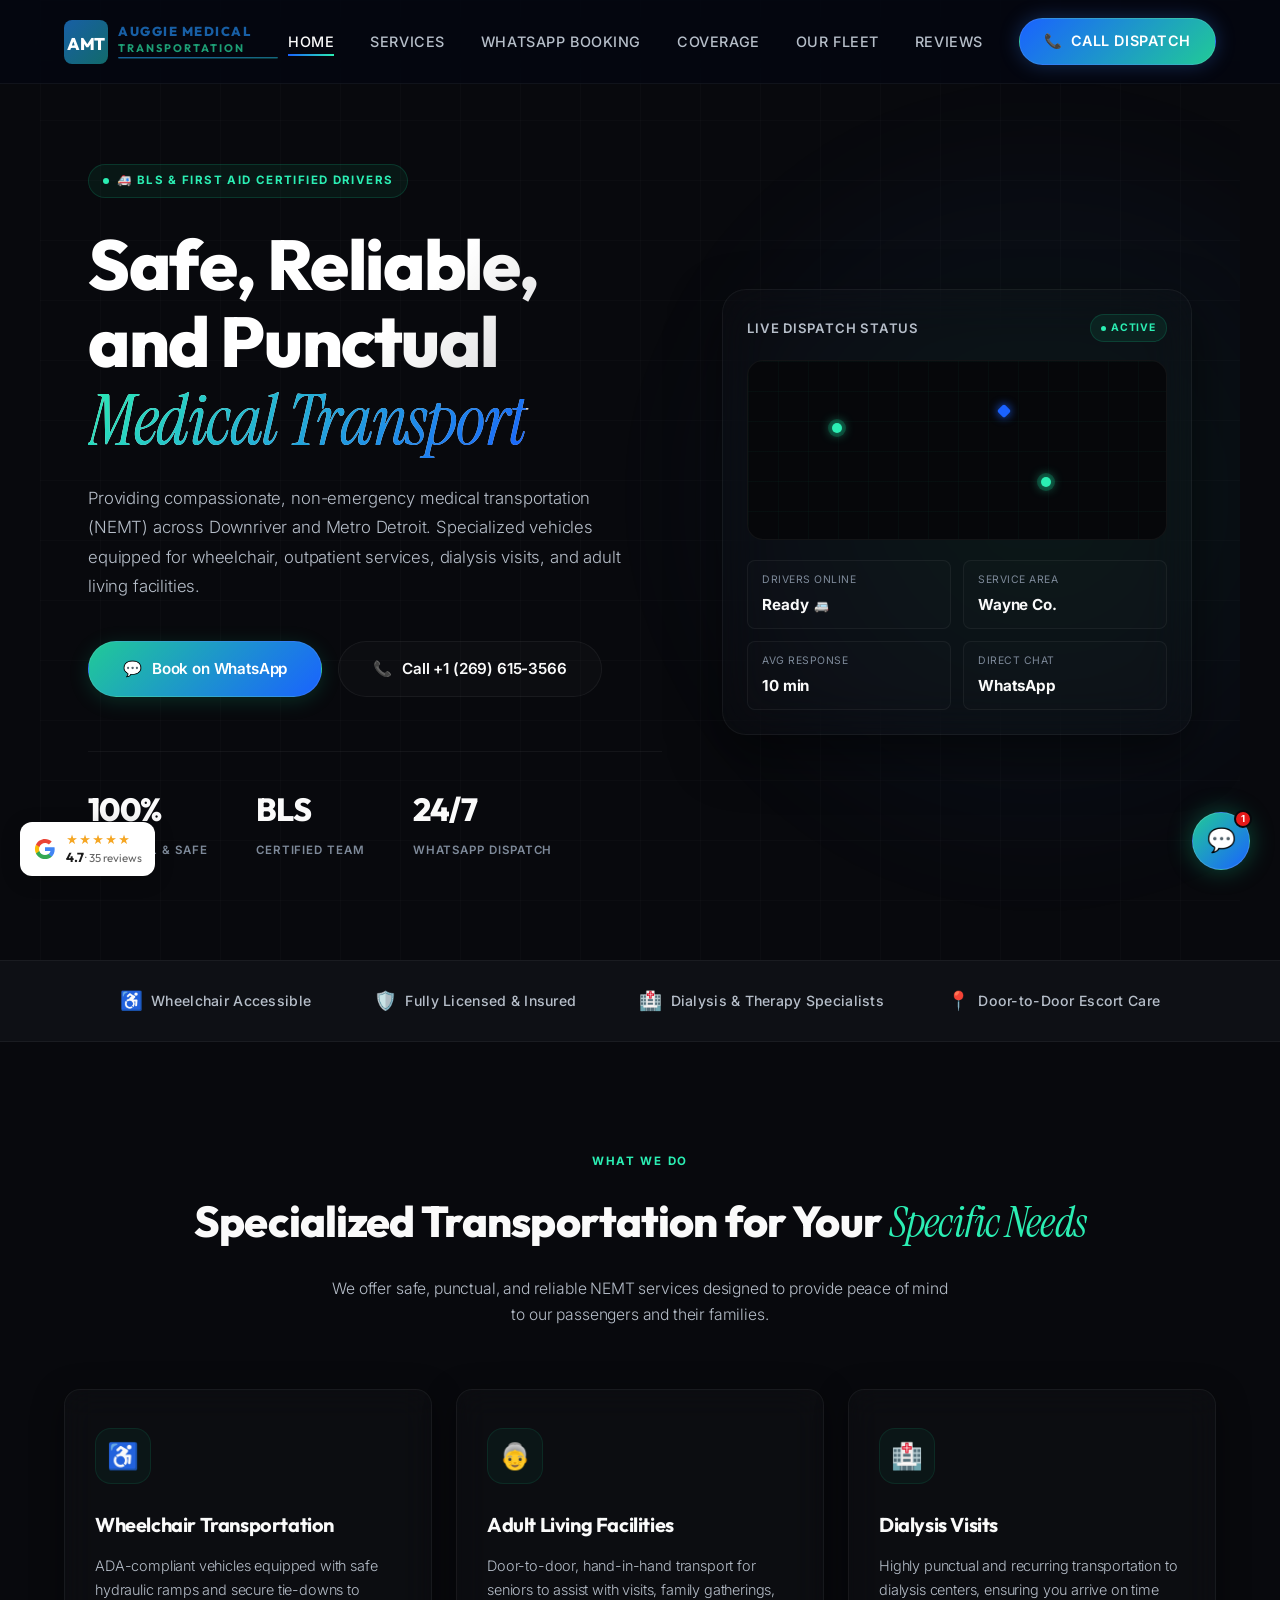
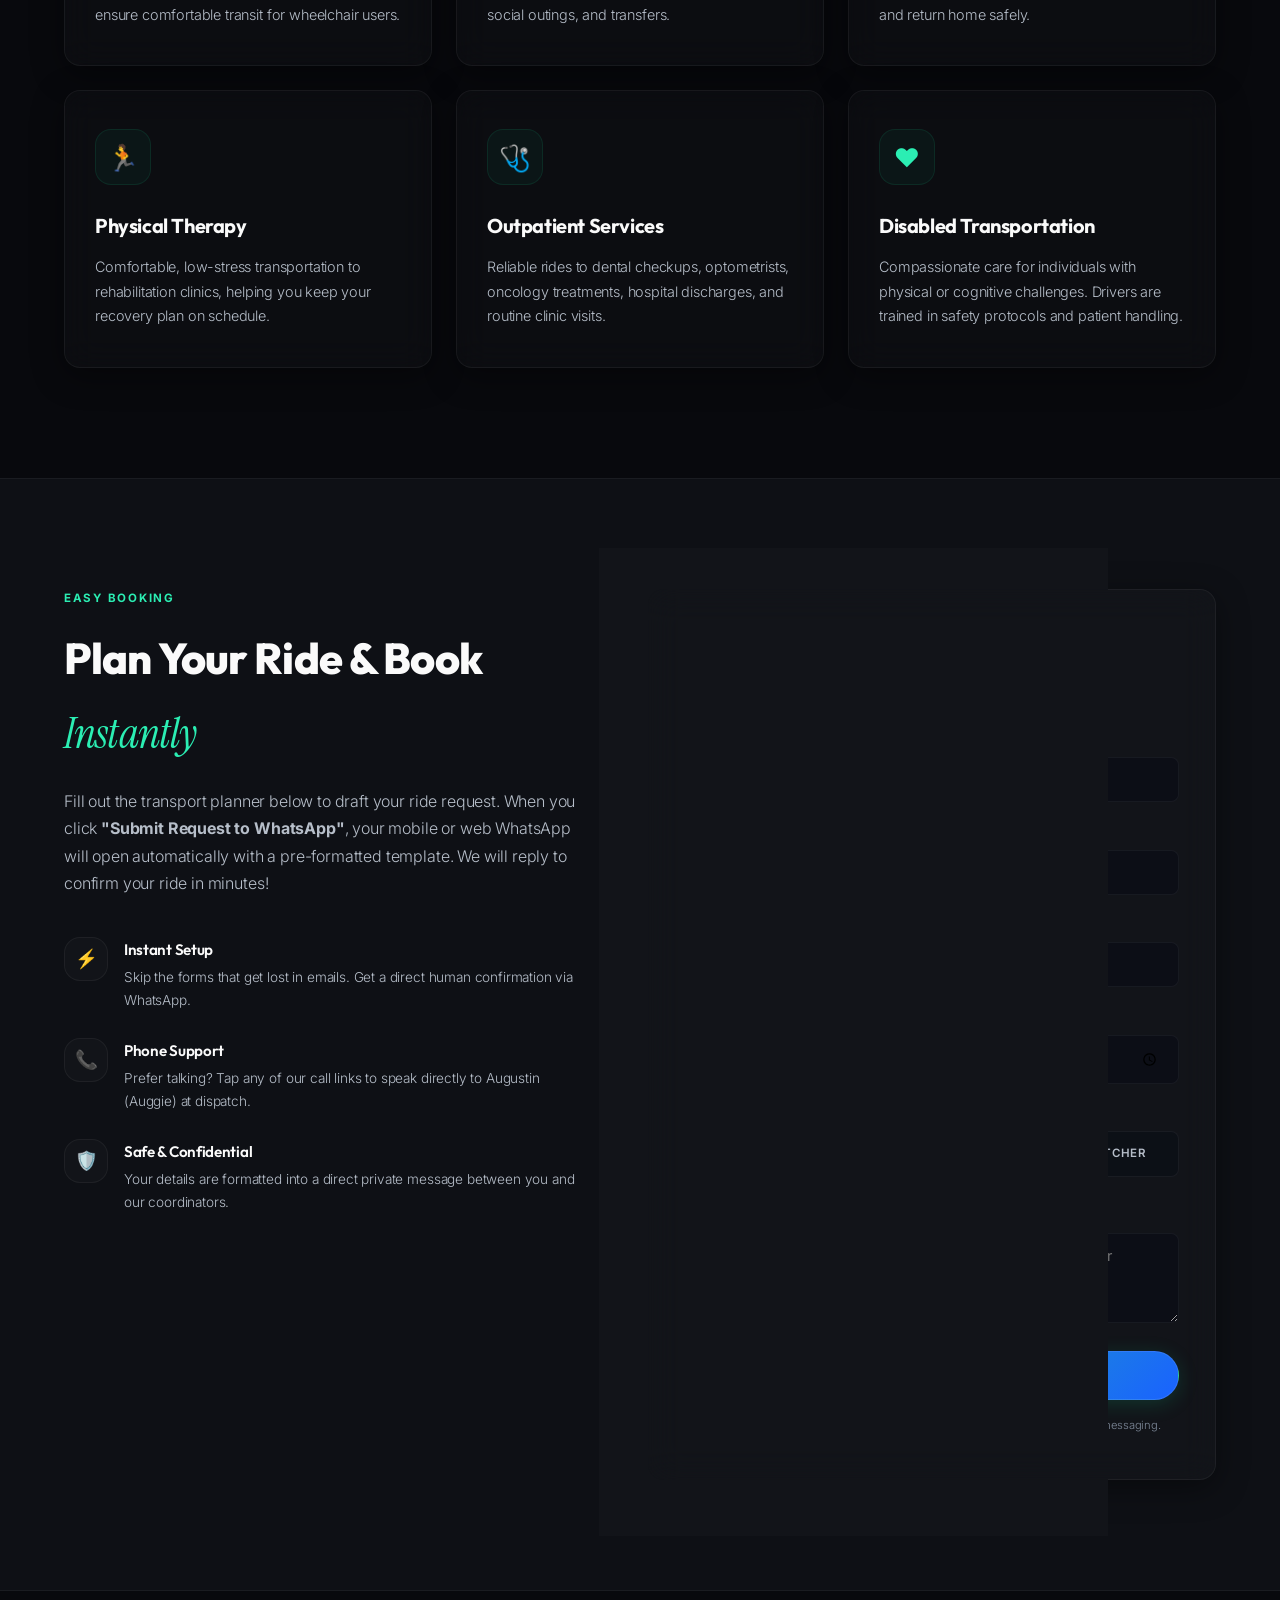
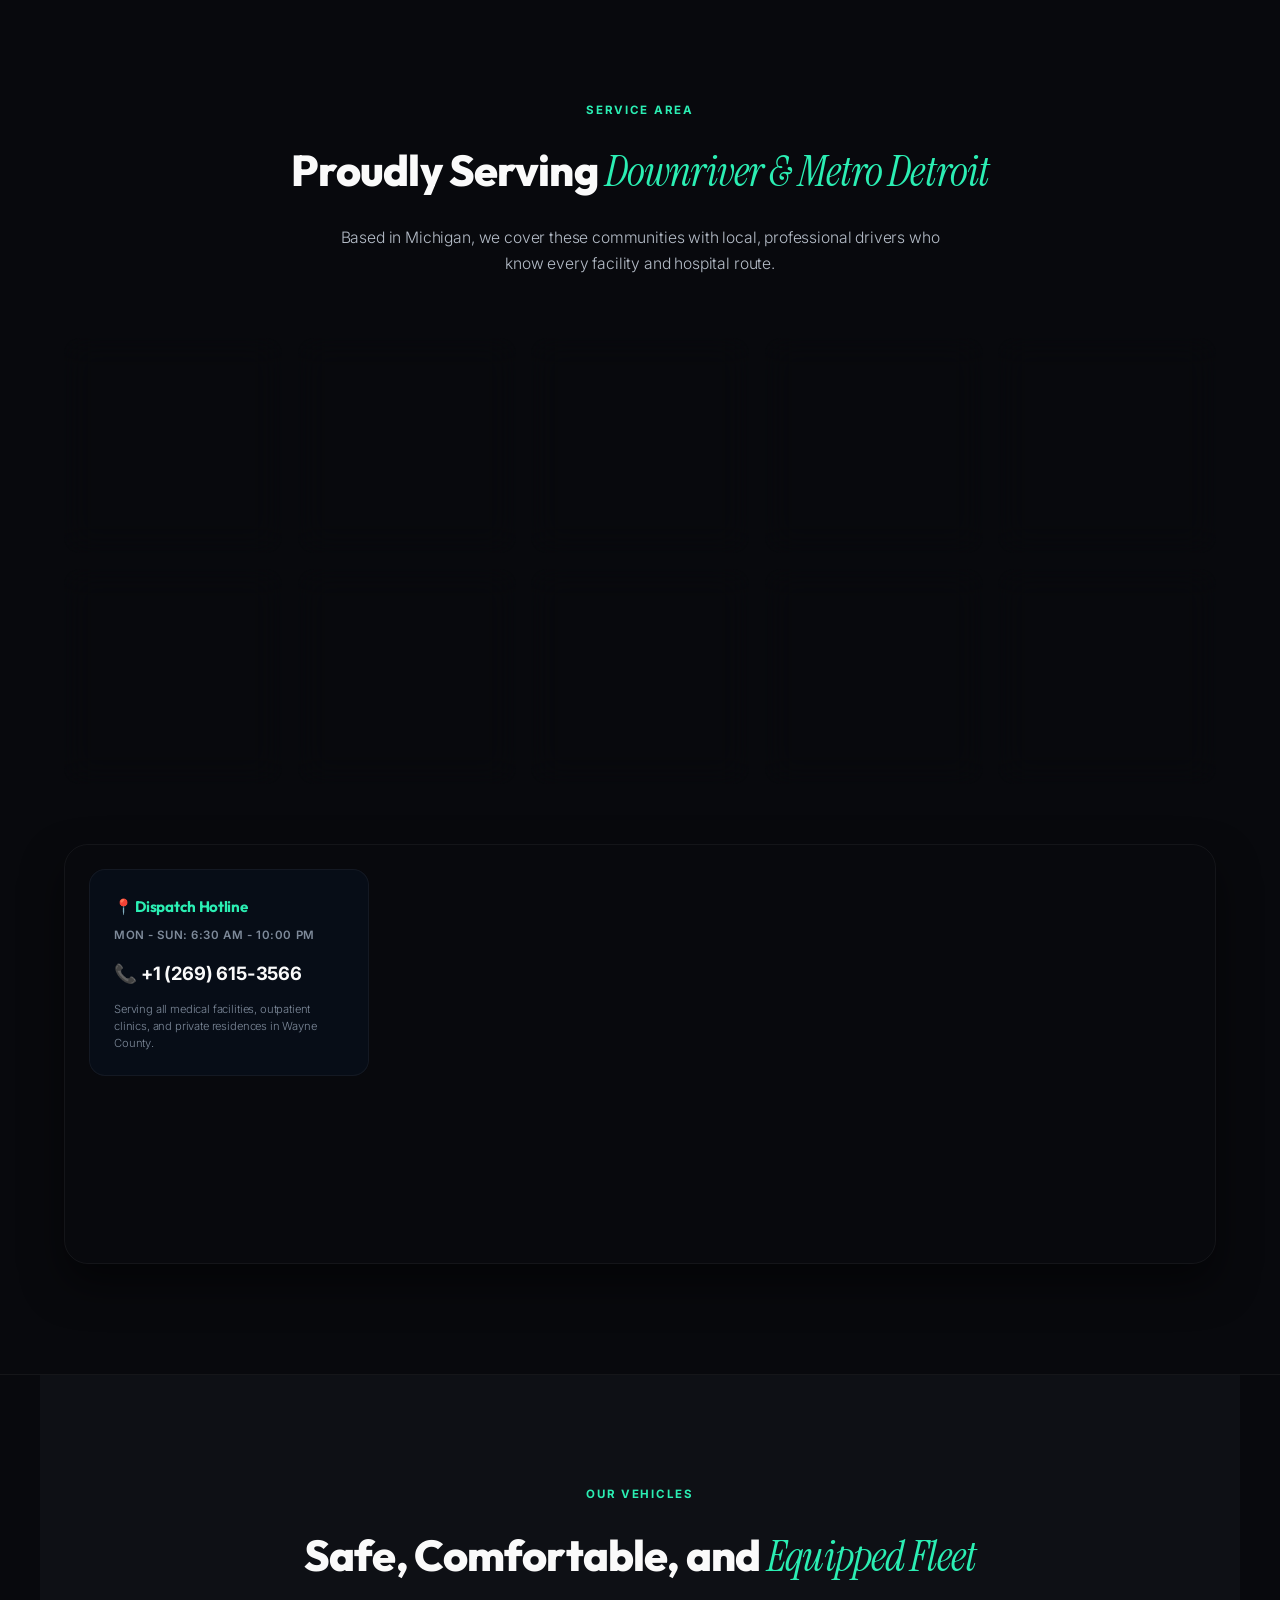
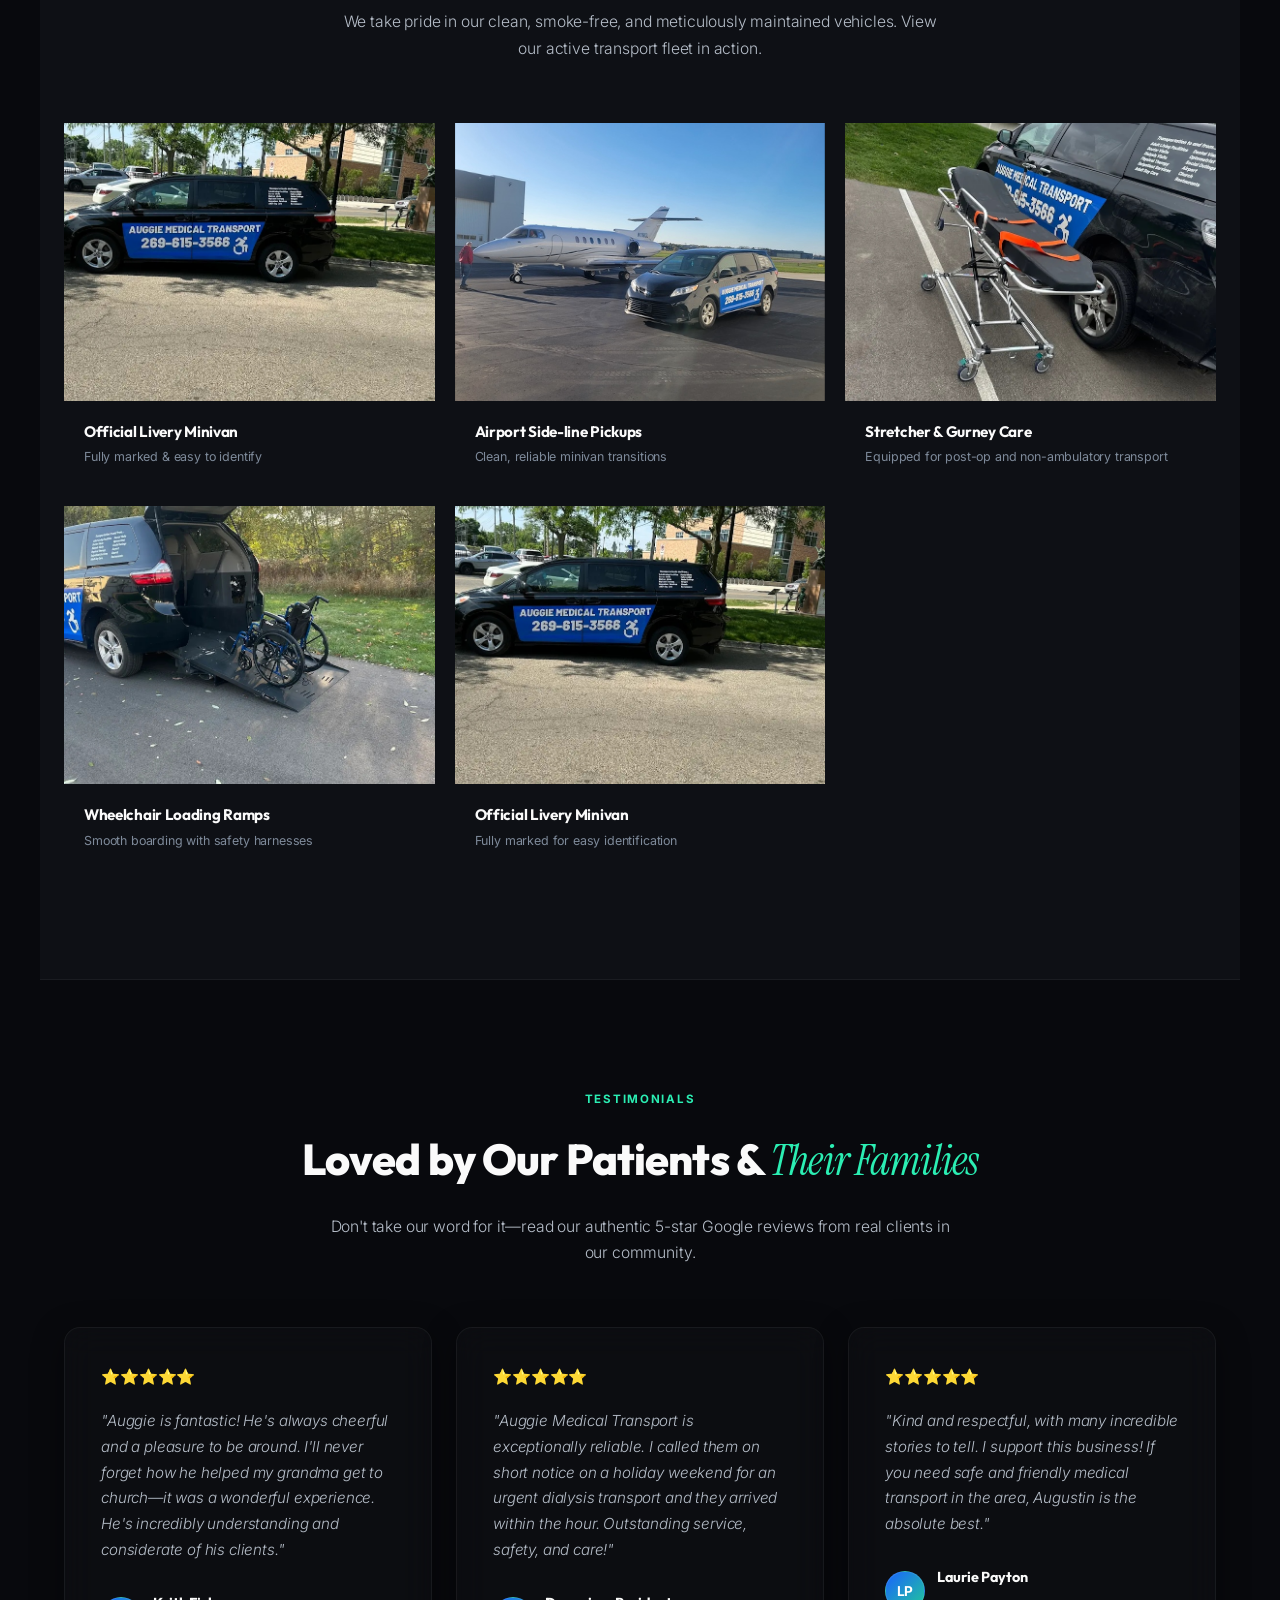
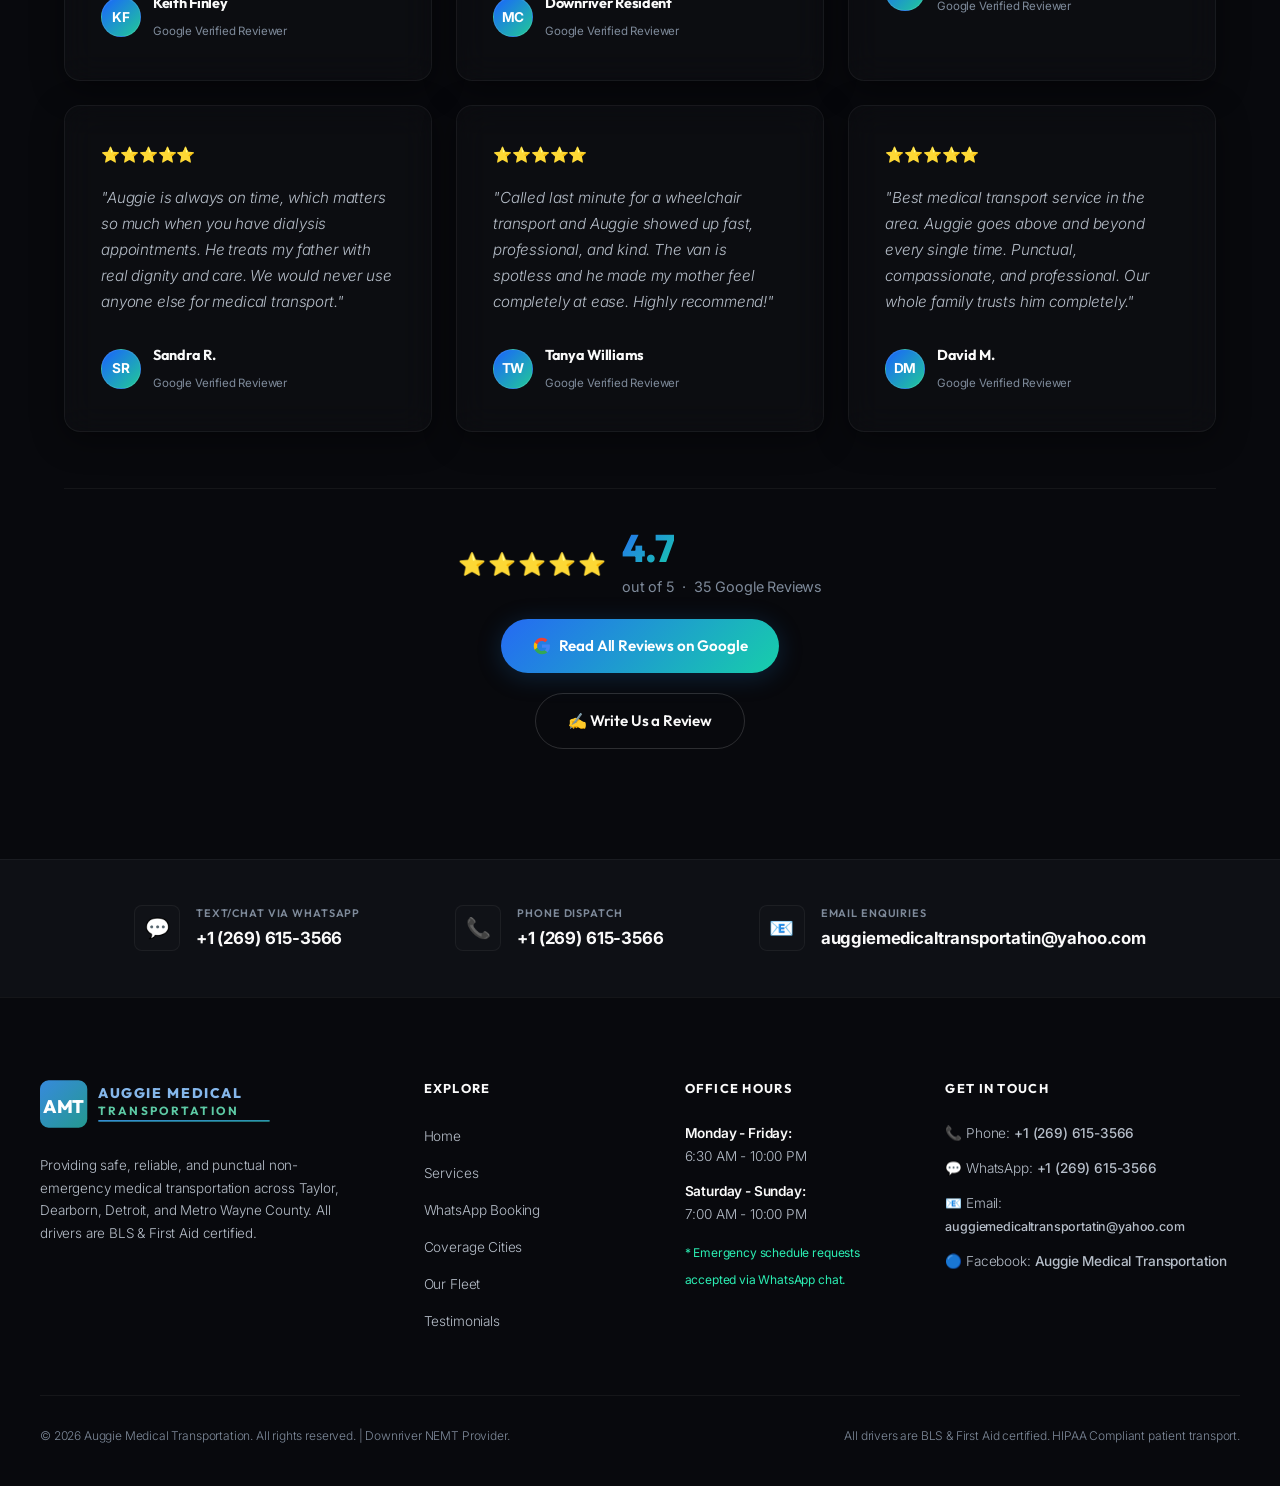
==== index.html @ 8c854493 "Update index.html" ====
<!DOCTYPE html>
<html lang="en">
<head>
  <meta charset="UTF-8">
  <meta name="viewport" content="width=device-width, initial-scale=1.0">
  <title>Auggie Medical Transportation — Safe, Punctual & Reliable NEMT Downriver & Detroit</title>
  
  <!-- SEO Meta Tags -->
  <meta name="description" content="Safe, reliable, and punctual non-emergency medical transportation (NEMT) services in Dearborn, Taylor, Detroit, and surrounding Downriver areas. BLS & First Aid certified drivers. Specialized in wheelchair transport, dialysis visits, physical therapy, and outpatient care.">
  <meta name="keywords" content="medical transportation, NEMT, wheelchair transport, dialysis visits, physical therapy transport, outpatient transportation, Taylor MI, Dearborn MI, Detroit NEMT, Downriver medical transport, safe senior transit">
  <meta name="author" content="Auggie Medical Transportation">
  
  <!-- Open Graph Meta Tags (for Social Media Sharing) -->
  <meta property="og:title" content="Auggie Medical Transportation — NEMT Services">
  <meta property="og:description" content="Safe, punctual, and reliable NEMT in Metro Detroit. Specialized wheelchair and ambulatory transport. BLS & First Aid certified drivers.">
  <meta property="og:image" content="assets/logo.png">
  <meta property="og:type" content="website">
  
  <!-- Google Fonts: Outfit & Inter -->
  <link rel="preconnect" href="https://fonts.googleapis.com">
  <link rel="preconnect" href="https://fonts.gstatic.com" crossorigin>
  <link href="https://fonts.googleapis.com/css2?family=Instrument+Serif:ital@0;1&family=Inter:wght@300;400;500;600;700&family=Outfit:wght@400;500;600;700;800;900&display=swap" rel="stylesheet">
  
  <!-- Custom Stylesheet -->
  <link rel="stylesheet" href="index.css">
</head>
<body>

  <!-- Header & Navigation -->
  <header>
    <nav class="nav-container">
      <a href="#home" class="nav-logo">
        <svg width="220" height="48" viewBox="0 0 220 48" xmlns="http://www.w3.org/2000/svg" role="img" aria-label="Auggie Medical Transportation">
          <defs>
            <linearGradient id="navBadgeGrad" x1="0%" y1="0%" x2="135%" y2="135%">
              <stop offset="0%" style="stop-color:#185FA5"/>
              <stop offset="100%" style="stop-color:#0F6E56"/>
            </linearGradient>
          </defs>
          <rect x="0" y="2" width="44" height="44" rx="8" fill="url(#navBadgeGrad)"/>
          <text x="22" y="32" text-anchor="middle" font-family="Outfit,sans-serif" font-weight="800" font-size="17" fill="#ffffff" letter-spacing="-0.5">AMT</text>
          <text x="54" y="18" font-family="Outfit,sans-serif" font-weight="800" font-size="13" fill="#185FA5" letter-spacing="1.5">AUGGIE MEDICAL</text>
          <text x="54" y="34" font-family="Outfit,sans-serif" font-weight="700" font-size="11" fill="#1D9E75" letter-spacing="2">TRANSPORTATION</text>
          <rect x="54" y="39" width="160" height="1.5" rx="1" fill="url(#navBadgeGrad)"/>
        </svg>
      </a>
      
      <!-- Hamburger Menu for Mobile -->
      <button class="menu-toggle" id="menu-toggle" aria-label="Toggle navigation menu">
        <span class="hamburger-bar"></span>
        <span class="hamburger-bar"></span>
        <span class="hamburger-bar"></span>
      </button>
      
      <ul class="nav-links" id="nav-links">
        <li><a href="#home" class="active">Home</a></li>
        <li><a href="#services">Services</a></li>
        <li><a href="#book">WhatsApp Booking</a></li>
        <li><a href="#coverage">Coverage</a></li>
        <li><a href="#fleet">Our Fleet</a></li>
        <li><a href="#reviews">Reviews</a></li>
        <li class="nav-cta-li">
          <a href="tel:+12696153566" class="nav-cta-btn">
            <span class="btn-icon">📞</span>Call Dispatch
          </a>
        </li>
      </ul>
    </nav>
  </header>

  <!-- Hero Section -->
  <section id="home" class="hero-section">
    <div class="hero-grid-bg"></div>
    <div class="hero-glow-effect"></div>
    
    <div class="hero-container">
      <div class="hero-content">
        <div class="badge">
          <span class="badge-dot"></span> 🚑 BLS &amp; First Aid Certified Drivers
        </div>
        <h1>Safe, Reliable, and Punctual <em>Medical Transport</em></h1>
        <p class="hero-subtext">
          Providing compassionate, non-emergency medical transportation (NEMT) across Downriver and Metro Detroit. Specialized vehicles equipped for wheelchair, outpatient services, dialysis visits, and adult living facilities.
        </p>
        
        <div class="hero-actions">
          <a href="#book" class="btn-primary">
            <span class="btn-icon">💬</span>Book on WhatsApp
          </a>
          <a href="tel:+12696153566" class="btn-outline">
            <span class="btn-icon">📞</span>Call +1 (269) 615-3566
          </a>
        </div>
        
        <div class="hero-stats">
          <div class="stat-item">
            <h3>100%</h3>
            <p>Punctual &amp; Safe</p>
          </div>
          <div class="stat-item">
            <h3>BLS</h3>
            <p>Certified Team</p>
          </div>
          <div class="stat-item">
            <h3>24/7</h3>
            <p>WhatsApp Dispatch</p>
          </div>
        </div>
      </div>
      
      <div class="hero-visual">
        <div class="visual-card">
          <div class="card-header">
            <div class="card-title">Live Dispatch Status</div>
            <div class="live-indicator"><span class="pulse-dot"></span>Active</div>
          </div>
          <div class="map-illustration">
            <div class="ill-roads"></div>
            <div class="ill-vehicle v-one"></div>
            <div class="ill-vehicle v-two"></div>
            <div class="ill-destination dest-one"></div>
          </div>
          <div class="dispatch-info">
            <div class="info-chip">
              <span class="chip-lbl">Drivers Online</span>
              <span class="chip-val">Ready <span>🚐</span></span>
            </div>
            <div class="info-chip">
              <span class="chip-lbl">Service Area</span>
              <span class="chip-val">Wayne Co.</span>
            </div>
            <div class="info-chip">
              <span class="chip-lbl">Avg Response</span>
              <span class="chip-val">10 min</span>
            </div>
            <div class="info-chip">
              <span class="chip-lbl">Direct Chat</span>
              <span class="chip-val">WhatsApp</span>
            </div>
          </div>
        </div>
      </div>
    </div>
  </section>

  <!-- Trust Banner -->
  <div class="trust-banner">
    <div class="trust-item"><span class="trust-icon">♿</span> Wheelchair Accessible</div>
    <div class="trust-item"><span class="trust-icon">🛡️</span> Fully Licensed &amp; Insured</div>
    <div class="trust-item"><span class="trust-icon">🏥</span> Dialysis &amp; Therapy Specialists</div>
    <div class="trust-item"><span class="trust-icon">📍</span> Door-to-Door Escort Care</div>
  </div>

  <!-- Services Section -->
  <section id="services" class="services-section">
    <div class="section-header">
      <span class="section-label">What We Do</span>
      <h2>Specialized Transportation for Your <em>Specific Needs</em></h2>
      <p class="section-desc">We offer safe, punctual, and reliable NEMT services designed to provide peace of mind to our passengers and their families.</p>
    </div>
    
    <div class="services-grid">
      <div class="service-card glass-card">
        <div class="card-icon">♿</div>
        <h3>Wheelchair Transportation</h3>
        <p>ADA-compliant vehicles equipped with safe hydraulic ramps and secure tie-downs to ensure comfortable transit for wheelchair users.</p>
      </div>
      <div class="service-card glass-card">
        <div class="card-icon">👵</div>
        <h3>Adult Living Facilities</h3>
        <p>Door-to-door, hand-in-hand transport for seniors to assist with visits, family gatherings, social outings, and transfers.</p>
      </div>
      <div class="service-card glass-card">
        <div class="card-icon">🏥</div>
        <h3>Dialysis Visits</h3>
        <p>Highly punctual and recurring transportation to dialysis centers, ensuring you arrive on time and return home safely.</p>
      </div>
      <div class="service-card glass-card">
        <div class="card-icon">🏃</div>
        <h3>Physical Therapy</h3>
        <p>Comfortable, low-stress transportation to rehabilitation clinics, helping you keep your recovery plan on schedule.</p>
      </div>
      <div class="service-card glass-card">
        <div class="card-icon">🩺</div>
        <h3>Outpatient Services</h3>
        <p>Reliable rides to dental checkups, optometrists, oncology treatments, hospital discharges, and routine clinic visits.</p>
      </div>
      <div class="service-card glass-card">
        <div class="card-icon">❤️</div>
        <h3>Disabled Transportation</h3>
        <p>Compassionate care for individuals with physical or cognitive challenges. Drivers are trained in safety protocols and patient handling.</p>
      </div>
    </div>
  </section>

  <!-- Interactive WhatsApp Booking Section -->
  <section id="book" class="booking-section">
    <div class="booking-grid">
      <div class="booking-info">
        <span class="section-label">Easy Booking</span>
        <h2>Plan Your Ride &amp; Book <em>Instantly</em></h2>
        <p>Fill out the transport planner below to draft your ride request. When you click <strong>"Submit Request to WhatsApp"</strong>, your mobile or web WhatsApp will open automatically with a pre-formatted template. We will reply to confirm your ride in minutes!</p>
        
        <div class="booking-features">
          <div class="b-feat">
            <span class="feat-icon">⚡</span>
            <div>
              <h4>Instant Setup</h4>
              <p>Skip the forms that get lost in emails. Get a direct human confirmation via WhatsApp.</p>
            </div>
          </div>
          <div class="b-feat">
            <span class="feat-icon">📞</span>
            <div>
              <h4>Phone Support</h4>
              <p>Prefer talking? Tap any of our call links to speak directly to Augustin (Auggie) at dispatch.</p>
            </div>
          </div>
          <div class="b-feat">
            <span class="feat-icon">🛡️</span>
            <div>
              <h4>Safe &amp; Confidential</h4>
              <p>Your details are formatted into a direct private message between you and our coordinators.</p>
            </div>
          </div>
        </div>
      </div>
      
      <div class="booking-form-card glass-card">
        <h3>Ride Details Planner</h3>
        <p class="form-subtitle">Calculate and format your NEMT request</p>
        
        <form id="whatsapp-planner-form">
          <div class="form-row">
            <div class="form-group">
              <label for="p-name">Passenger Name *</label>
              <input type="text" id="p-name" required placeholder="Jane Doe">
            </div>
            <div class="form-group">
              <label for="p-phone">Contact Phone *</label>
              <input type="tel" id="p-phone" required placeholder="(555) 555-5555">
            </div>
          </div>
          
          <div class="form-group">
            <label for="pickup-addr">Pickup Address *</label>
            <input type="text" id="pickup-addr" required placeholder="Street address, city, ZIP">
          </div>
          
          <div class="form-group">
            <label for="dropoff-addr">Destination Address *</label>
            <input type="text" id="dropoff-addr" required placeholder="Hospital, clinic, residence address">
          </div>
          
          <div class="form-row">
            <div class="form-group">
              <label for="ride-date">Appointment Date *</label>
              <input type="date" id="ride-date" required>
            </div>
            <div class="form-group">
              <label for="ride-time">Pickup Time *</label>
              <input type="time" id="ride-time" required>
            </div>
          </div>
          
          <div class="form-group">
            <label>Requested Transport Type *</label>
            <div class="transport-options">
              <input type="radio" name="trans-type" id="t-ambulatory" value="Ambulatory / Sedan" checked>
              <label for="t-ambulatory" class="trans-label">🚗 Ambulatory</label>
              
              <input type="radio" name="trans-type" id="t-wheelchair" value="Wheelchair Van">
              <label for="t-wheelchair" class="trans-label">♿ Wheelchair</label>
              
              <input type="radio" name="trans-type" id="t-stretcher" value="Stretcher Service">
              <label for="t-stretcher" class="trans-label">🛏️ Stretcher</label>
            </div>
          </div>
          
          <div class="form-group">
            <label for="special-notes">Special Assistance / Notes (Optional)</label>
            <textarea id="special-notes" placeholder="e.g. Oxygen tank, folding wheelchair, needs door-to-counter escort, stairs at pickup..."></textarea>
          </div>
          
          <button type="submit" class="btn-submit">
            <span class="btn-icon">💬</span>Request Ride via WhatsApp
          </button>
          
          <p class="form-security-note">🔒 All chats are securely processed through encrypted end-to-end WhatsApp messaging.</p>
        </form>
      </div>
    </div>
  </section>

  <!-- Coverage Cities Section -->
  <section id="coverage" class="coverage-section">
    <div class="coverage-bg-pattern"></div>
    <div class="coverage-container">
      <div class="section-header inverted">
        <span class="section-label">Service Area</span>
        <h2>Proudly Serving <em>Downriver &amp; Metro Detroit</em></h2>
        <p class="section-desc">Based in Michigan, we cover these communities with local, professional drivers who know every facility and hospital route.</p>
      </div>
      
      <div class="coverage-grid">
        <div class="city-card glass-card">
          <span class="city-icon">🏙️</span>
          <h4>Detroit</h4>
          <p>Full Detroit coverage, linking clients to downtown clinics and major medical networks.</p>
        </div>
        <div class="city-card glass-card">
          <span class="city-icon">🏡</span>
          <h4>Dearborn</h4>
          <p>Prompt service to clinics, dialysis centers, and Corewell Health Dearborn.</p>
        </div>
        <div class="city-card glass-card">
          <span class="city-icon">🌆</span>
          <h4>Taylor</h4>
          <p>Serving residents and clinical hubs surrounding the Beaumont/Oakwood district.</p>
        </div>
        <div class="city-card glass-card">
          <span class="city-icon">🌳</span>
          <h4>Southgate</h4>
          <p>Reliable local transport for medical procedures and pharmacy runs.</p>
        </div>
        <div class="city-card glass-card">
          <span class="city-icon">🌊</span>
          <h4>Wyandotte</h4>
          <p>Care-focused transport for physical therapy and dialysis visits.</p>
        </div>
        <div class="city-card glass-card">
          <span class="city-icon">🏘️</span>
          <h4>Lincoln Park</h4>
          <p>Safe door-to-door escort transport for senior and adult living residents.</p>
        </div>
        <div class="city-card glass-card">
          <span class="city-icon">⛵</span>
          <h4>Trenton</h4>
          <p>Connecting patients in Trenton to regional outpatient specialists.</p>
        </div>
        <div class="city-card glass-card">
          <span class="city-icon">🍁</span>
          <h4>Allen Park</h4>
          <p>Safe transportation for veterans and seniors to local medical checkups.</p>
        </div>
        <div class="city-card glass-card">
          <span class="city-icon">🍃</span>
          <h4>Riverview</h4>
          <p>Punctual therapy and doctor appointment visits for Riverview clients.</p>
        </div>
        <div class="city-card glass-card">
          <span class="city-icon">⚓</span>
          <h4>Rockwood</h4>
          <p>Extended Downriver service ensuring our outer communities stay connected.</p>
        </div>
      </div>
      
      <!-- Interactive Maps Section -->
      <div class="map-wrapper">
        <iframe src="https://www.google.com/maps/embed?pb=!1m18!1m12!1m3!1d11859.390895521876!2d-83.27092305000001!3d42.2241926!2m3!1f0!2f0!3f0!3m2!1i1024!2i768!4f13.1!3m3!1m2!1s0x883b37996c56172f%3A0xe543df5e9d7247a3!2sTaylor%2C%20MI!5e0!3m2!1sen!2sus!4v1700000000000!5m2!1sen!2sus" allowfullscreen="" loading="lazy" referrerpolicy="no-referrer-when-downgrade" class="embed-map"></iframe>
        <div class="map-overlay-card">
          <h4>📍 Dispatch Hotline</h4>
          <p class="overlay-hours">Mon - Sun: 6:30 AM - 10:00 PM</p>
          <a href="tel:+12696153566" class="map-call-link">📞 +1 (269) 615-3566</a>
          <p class="overlay-note">Serving all medical facilities, outpatient clinics, and private residences in Wayne County.</p>
        </div>
      </div>
    </div>
  </section>

  <!-- Fleet Gallery Section -->
  <section id="fleet" class="gallery-section">
    <div class="section-header">
      <span class="section-label">Our Vehicles</span>
      <h2>Safe, Comfortable, and <em>Equipped Fleet</em></h2>
      <p class="section-desc">We take pride in our clean, smoke-free, and meticulously maintained vehicles. View our active transport fleet in action.</p>
    </div>
    
    <div class="gallery-grid">
      <div class="gallery-item" data-index="0" data-image="assets/fleet_side.jpg" data-caption="Side-profile view of our official Auggie Medical Transport vehicle, fully marked and easy to identify on the road.">
        <div class="img-wrap">
          <img src="assets/fleet_side.jpg" alt="Auggie Medical Transport official livery minivan side view">
          <div class="img-overlay"><span>🔍 View Vehicle</span></div>
        </div>
        <div class="gallery-info">
          <h4>Official Livery Minivan</h4>
          <p>Fully marked & easy to identify</p>
        </div>
      </div>
      
      <div class="gallery-item" data-index="1" data-image="assets/fleet_jet.jpg" data-caption="Our clean black minivan on standby for airline transfers and private airport sideline pickups.">
        <div class="img-wrap">
          <img src="assets/fleet_jet.jpg" alt="Minivan on airport runway next to private jet">
          <div class="img-overlay"><span>🔍 View Runway Standby</span></div>
        </div>
        <div class="gallery-info">
          <h4>Airport Side-line Pickups</h4>
          <p>Clean, reliable minivan transitions</p>
        </div>
      </div>
      
      <div class="gallery-item" data-index="2" data-image="assets/fleet_stretcher.jpg" data-caption="Heavy-duty professional medical stretcher ready for door-to-door patient transfers.">
        <div class="img-wrap">
          <img src="assets/fleet_stretcher.jpg" alt="Medical stretcher outside minivan back door">
          <div class="img-overlay"><span>🔍 View Stretcher Setup</span></div>
        </div>
        <div class="gallery-info">
          <h4>Stretcher &amp; Gurney Care</h4>
          <p>Equipped for post-op and non-ambulatory transport</p>
        </div>
      </div>
      
      <div class="gallery-item" data-index="3" data-image="assets/fleet_wheelchair.jpg" data-caption="Secure ADA-compliant ramp and secure wheelchair lock systems in the rear of our vehicle.">
        <div class="img-wrap">
          <img src="assets/fleet_wheelchair.jpg" alt="Wheelchair on vehicle boarding ramp">
          <div class="img-overlay"><span>🔍 View Boarding Ramp</span></div>
        </div>
        <div class="gallery-info">
          <h4>Wheelchair Loading Ramps</h4>
          <p>Smooth boarding with safety harnesses</p>
        </div>
      </div>
      
      <div class="gallery-item" data-index="4" data-image="assets/fleet_side.jpg" data-caption="Side-profile view of our official Auggie Medical Transport vehicle highlighting driver credentials and phone line.">
        <div class="img-wrap">
          <img src="assets/fleet_side.jpg" alt="Black minivan parked showing livery decal">
          <div class="img-overlay"><span>🔍 View Fleet Decal</span></div>
        </div>
        <div class="gallery-info">
          <h4>Official Livery Minivan</h4>
          <p>Fully marked for easy identification</p>
        </div>
      </div>
    </div>
  </section>

  <!-- Lightbox Modal -->
  <div class="lightbox" id="lightbox">
    <button class="lightbox-close" id="lightbox-close" aria-label="Close Lightbox">&times;</button>
    <button class="lightbox-arrow arrow-left" id="lightbox-prev" aria-label="Previous Image">&#10094;</button>
    <button class="lightbox-arrow arrow-right" id="lightbox-next" aria-label="Next Image">&#10095;</button>
    <div class="lightbox-content">
      <img src="" alt="Active Fleet View" id="lightbox-img">
      <p class="lightbox-caption" id="lightbox-caption"></p>
    </div>
  </div>

  <!-- Reviews Section -->
  <section id="reviews" class="reviews-section">
    <div class="section-header">
      <span class="section-label">Testimonials</span>
      <h2>Loved by Our Patients &amp; <em>Their Families</em></h2>
      <p class="section-desc">Don't take our word for it—read our authentic 5-star Google reviews from real clients in our community.</p>
    </div>
    
    <div class="reviews-grid">
      <div class="review-card glass-card">
        <div class="star-rating">⭐⭐⭐⭐⭐</div>
        <p class="review-text">
          "Auggie is fantastic! He's always cheerful and a pleasure to be around. I'll never forget how he helped my grandma get to church—it was a wonderful experience. He's incredibly understanding and considerate of his clients."
        </p>
        <div class="review-author">
          <div class="author-avatar">KF</div>
          <div>
            <h4>Keith Finley</h4>
            <small>Google Verified Reviewer</small>
          </div>
        </div>
      </div>
      
      <div class="review-card glass-card">
        <div class="star-rating">⭐⭐⭐⭐⭐</div>
        <p class="review-text">
          "Auggie Medical Transport is exceptionally reliable. I called them on short notice on a holiday weekend for an urgent dialysis transport and they arrived within the hour. Outstanding service, safety, and care!"
        </p>
        <div class="review-author">
          <div class="author-avatar">MC</div>
          <div>
            <h4>Downriver Resident</h4>
            <small>Google Verified Reviewer</small>
          </div>
        </div>
      </div>
      
      <div class="review-card glass-card">
        <div class="star-rating">⭐⭐⭐⭐⭐</div>
        <p class="review-text">
          "Kind and respectful, with many incredible stories to tell. I support this business! If you need safe and friendly medical transport in the area, Augustin is the absolute best."
        </p>
        <div class="review-author">
          <div class="author-avatar">LP</div>
          <div>
            <h4>Laurie Payton</h4>
            <small>Google Verified Reviewer</small>
          </div>
        </div>
      </div>
      <div class="review-card glass-card">
        <div class="star-rating">⭐⭐⭐⭐⭐</div>
        <p class="review-text">
          "Auggie is always on time, which matters so much when you have dialysis appointments. He treats my father with real dignity and care. We would never use anyone else for medical transport."
        </p>
        <div class="review-author">
          <div class="author-avatar">SR</div>
          <div>
            <h4>Sandra R.</h4>
            <small>Google Verified Reviewer</small>
          </div>
        </div>
      </div>

      <div class="review-card glass-card">
        <div class="star-rating">⭐⭐⭐⭐⭐</div>
        <p class="review-text">
          "Called last minute for a wheelchair transport and Auggie showed up fast, professional, and kind. The van is spotless and he made my mother feel completely at ease. Highly recommend!"
        </p>
        <div class="review-author">
          <div class="author-avatar">TW</div>
          <div>
            <h4>Tanya Williams</h4>
            <small>Google Verified Reviewer</small>
          </div>
        </div>
      </div>

      <div class="review-card glass-card">
        <div class="star-rating">⭐⭐⭐⭐⭐</div>
        <p class="review-text">
          "Best medical transport service in the area. Auggie goes above and beyond every single time. Punctual, compassionate, and professional. Our whole family trusts him completely."
        </p>
        <div class="review-author">
          <div class="author-avatar">DM</div>
          <div>
            <h4>David M.</h4>
            <small>Google Verified Reviewer</small>
          </div>
        </div>
      </div>
    </div>

    <!-- Google Reviews CTA -->
    <div class="reviews-cta">
      <div class="google-rating-summary">
        <div class="google-stars">⭐⭐⭐⭐⭐</div>
        <div class="google-rating-text">
          <span class="rating-number">4.7</span>
          <span class="rating-label">out of 5 &nbsp;·&nbsp; 35 Google Reviews</span>
        </div>
      </div>
      <a href="https://share.google/htfj23QDnP0vUgstF" target="_blank" rel="noopener" class="btn-google-review">
        <svg width="18" height="18" viewBox="0 0 24 24" fill="none" xmlns="http://www.w3.org/2000/svg" style="margin-right:8px;vertical-align:-3px">
          <path d="M22.56 12.25c0-.78-.07-1.53-.2-2.25H12v4.26h5.92c-.26 1.37-1.04 2.53-2.21 3.31v2.77h3.57c2.08-1.92 3.28-4.74 3.28-8.09z" fill="#4285F4"/>
          <path d="M12 23c2.97 0 5.46-.98 7.28-2.66l-3.57-2.77c-.98.66-2.23 1.06-3.71 1.06-2.86 0-5.29-1.93-6.16-4.53H2.18v2.84C3.99 20.53 7.7 23 12 23z" fill="#34A853"/>
          <path d="M5.84 14.09c-.22-.66-.35-1.36-.35-2.09s.13-1.43.35-2.09V7.07H2.18C1.43 8.55 1 10.22 1 12s.43 3.45 1.18 4.93l3.66-2.84z" fill="#FBBC05"/>
          <path d="M12 5.38c1.62 0 3.06.56 4.21 1.64l3.15-3.15C17.45 2.09 14.97 1 12 1 7.7 1 3.99 3.47 2.18 7.07l3.66 2.84c.87-2.6 3.3-4.53 6.16-4.53z" fill="#EA4335"/>
        </svg>
        Read All Reviews on Google
      </a>
      <a href="https://share.google/htfj23QDnP0vUgstF" target="_blank" rel="noopener" class="btn-write-review">
        ✍️ Write Us a Review
      </a>
    </div>

  </section>

  <!-- Contact Credentials Footer Banner -->
  <div class="contact-banner">
    <div class="cb-card">
      <span class="cb-icon">💬</span>
      <div>
        <h4>Text/Chat via WhatsApp</h4>
        <p><a href="https://wa.me/12696153566" target="_blank" rel="noopener">+1 (269) 615-3566</a></p>
      </div>
    </div>
    <div class="cb-card">
      <span class="cb-icon">📞</span>
      <div>
        <h4>Phone Dispatch</h4>
        <p><a href="tel:+12696153566">+1 (269) 615-3566</a></p>
      </div>
    </div>
    <div class="cb-card">
      <span class="cb-icon">📧</span>
      <div>
        <h4>Email Enquiries</h4>
        <p><a href="mailto:auggiemedicaltransportatin@yahoo.com">auggiemedicaltransportatin@yahoo.com</a></p>
      </div>
    </div>
  </div>

  <!-- Footer -->
  <footer>
    <div class="footer-container">
      <div class="footer-brand">
        <svg width="200" height="44" viewBox="0 0 220 48" xmlns="http://www.w3.org/2000/svg" role="img" aria-label="Auggie Medical Transportation">
          <defs>
            <linearGradient id="footerBadgeGrad" x1="0%" y1="0%" x2="135%" y2="135%">
              <stop offset="0%" style="stop-color:#378ADD"/>
              <stop offset="100%" style="stop-color:#1D9E75"/>
            </linearGradient>
          </defs>
          <rect x="0" y="2" width="44" height="44" rx="8" fill="url(#footerBadgeGrad)"/>
          <text x="22" y="32" text-anchor="middle" font-family="Outfit,sans-serif" font-weight="800" font-size="17" fill="#ffffff" letter-spacing="-0.5">AMT</text>
          <text x="54" y="18" font-family="Outfit,sans-serif" font-weight="800" font-size="13" fill="#85B7EB" letter-spacing="1.5">AUGGIE MEDICAL</text>
          <text x="54" y="34" font-family="Outfit,sans-serif" font-weight="700" font-size="11" fill="#5DCAA5" letter-spacing="2">TRANSPORTATION</text>
          <rect x="54" y="39" width="160" height="1.5" rx="1" fill="url(#footerBadgeGrad)"/>
        </svg>
        <p>Providing safe, reliable, and punctual non-emergency medical transportation across Taylor, Dearborn, Detroit, and Metro Wayne County. All drivers are BLS &amp; First Aid certified.</p>
      </div>
      
      <div class="footer-links">
        <h4>Explore</h4>
        <ul>
          <li><a href="#home">Home</a></li>
          <li><a href="#services">Services</a></li>
          <li><a href="#book">WhatsApp Booking</a></li>
          <li><a href="#coverage">Coverage Cities</a></li>
          <li><a href="#fleet">Our Fleet</a></li>
          <li><a href="#reviews">Testimonials</a></li>
        </ul>
      </div>
      
      <div class="footer-hours">
        <h4>Office Hours</h4>
        <p><strong>Monday - Friday:</strong><br>6:30 AM - 10:00 PM</p>
        <p><strong>Saturday - Sunday:</strong><br>7:00 AM - 10:00 PM</p>
        <small>* Emergency schedule requests accepted via WhatsApp chat.</small>
      </div>
      
      <div class="footer-contact">
        <h4>Get In Touch</h4>
        <p>📞 Phone: <a href="tel:+12696153566">+1 (269) 615-3566</a></p>
        <p>💬 WhatsApp: <a href="https://wa.me/12696153566" target="_blank" rel="noopener">+1 (269) 615-3566</a></p>
        <p>📧 Email: <a href="mailto:auggiemedicaltransportatin@yahoo.com" class="footer-email">auggiemedicaltransportatin@yahoo.com</a></p>
        <p>🔵 Facebook: <a href="https://www.facebook.com/p/Auggie-Medical-Transportation-61552068040434/" target="_blank" rel="noopener">Auggie Medical Transportation</a></p>
      </div>
    </div>
    
    <div class="footer-bottom">
      <p>&copy; 2026 Auggie Medical Transportation. All rights reserved. | Downriver NEMT Provider.</p>
      <p>All drivers are BLS &amp; First Aid certified. HIPAA Compliant patient transport.</p>
    </div>
  </footer>

  <!-- Floating WhatsApp Widget -->
  <a href="https://wa.me/12696153566" class="whatsapp-float-widget" target="_blank" rel="noopener" aria-label="Chat with Auggie Medical Transport on WhatsApp">
    <div class="float-notification">1</div>
    <span class="float-icon">💬</span>
  </a>

  <!-- Custom Scripts -->
  <script src="index.js"></script>
  <!-- Google Reviews Floating Badge -->
  <a href="https://share.google/htfj23QDnP0vUgstF" target="_blank" rel="noopener" class="google-float-badge" aria-label="See our Google Reviews">
    <div class="gfb-inner">
      <svg width="22" height="22" viewBox="0 0 24 24" fill="none" xmlns="http://www.w3.org/2000/svg">
        <path d="M22.56 12.25c0-.78-.07-1.53-.2-2.25H12v4.26h5.92c-.26 1.37-1.04 2.53-2.21 3.31v2.77h3.57c2.08-1.92 3.28-4.74 3.28-8.09z" fill="#4285F4"/>
        <path d="M12 23c2.97 0 5.46-.98 7.28-2.66l-3.57-2.77c-.98.66-2.23 1.06-3.71 1.06-2.86 0-5.29-1.93-6.16-4.53H2.18v2.84C3.99 20.53 7.7 23 12 23z" fill="#34A853"/>
        <path d="M5.84 14.09c-.22-.66-.35-1.36-.35-2.09s.13-1.43.35-2.09V7.07H2.18C1.43 8.55 1 10.22 1 12s.43 3.45 1.18 4.93l3.66-2.84z" fill="#FBBC05"/>
        <path d="M12 5.38c1.62 0 3.06.56 4.21 1.64l3.15-3.15C17.45 2.09 14.97 1 12 1 7.7 1 3.99 3.47 2.18 7.07l3.66 2.84c.87-2.6 3.3-4.53 6.16-4.53z" fill="#EA4335"/>
      </svg>
      <div class="gfb-text">
        <span class="gfb-stars">★★★★★</span>
        <span class="gfb-rating">4.7 <small>· 35 reviews</small></span>
      </div>
    </div>
  </a>

</body>
</html>
---- index.css ----
/* ==========================================================================
   Obsidian Dark-Theme & Glassmorphism Design System
   ========================================================================== */

   @import url('https://fonts.googleapis.com/css2?family=Instrument+Serif:ital@0;1&family=Inter:wght@300;400;500;600;700&family=Outfit:wght@400;500;600;700;800;900&display=swap');

   :root {
     /* Color Palette */
     --bg-obsidian: hsl(224, 25%, 4%);
     --bg-midnight: hsl(222, 20%, 7%);
     --bg-glass-solid: rgba(255, 255, 255, 0.02);
     --bg-glass-hover: rgba(255, 255, 255, 0.04);
     
     --primary-blue: hsl(221, 100%, 55%);
     --primary-glow: rgba(59, 130, 246, 0.15);
     
     --accent-emerald: hsl(162, 72%, 46%);
     --accent-emerald-light: hsl(162, 85%, 55%);
     --accent-emerald-glow: rgba(16, 185, 129, 0.12);
     
     --gold-star: hsl(42, 90%, 55%);
     
     /* Typography & Layout */
     --font-heading: 'Outfit', sans-serif;
     --font-body: 'Inter', sans-serif;
     --font-serif: 'Instrument Serif', serif;
     
     --text-primary: hsl(0, 0%, 98%);
     --text-secondary: hsl(215, 15%, 75%);
     --text-muted: hsl(215, 12%, 55%);
     
     --nav-height: 84px;
     --radius-sm: 8px;
     --radius-md: 16px;
     --radius-lg: 24px;
     --radius-full: 9999px;
     
     /* Borders & Shadow */
     --border-glass: rgba(255, 255, 255, 0.05);
     --border-glass-hover: rgba(255, 255, 255, 0.15);
     --border-teal-glow: rgba(16, 185, 129, 0.3);
     
     --transition-premium: all 0.4s cubic-bezier(0.16, 1, 0.3, 1);
   }
   
   /* Base Styles */
   * {
     box-sizing: border-box;
     margin: 0;
     padding: 0;
   }
   
   html {
     scroll-behavior: smooth;
     scroll-padding-top: var(--nav-height);
   }
   
   body {
     font-family: var(--font-body);
     background-color: var(--bg-obsidian);
     color: var(--text-secondary);
     line-height: 1.7;
     overflow-x: hidden;
     letter-spacing: -0.01em;
     -webkit-font-smoothing: antialiased;
   }
   
   /* Typography Overhaul */
   h1, h2, h3, h4, h5, h6 {
     font-family: var(--font-heading);
     color: var(--text-primary);
     font-weight: 700;
     letter-spacing: -0.02em;
   }
   
   p {
     font-weight: 300;
   }
   
   /* Glassmorphic Classes */
   .glass-card {
     background: var(--bg-glass-solid);
     backdrop-filter: blur(16px);
     -webkit-backdrop-filter: blur(16px);
     border: 1px solid var(--border-glass);
     box-shadow: 0 8px 32px 0 rgba(0, 0, 0, 0.4);
     border-radius: var(--radius-md);
     transition: var(--transition-premium);
   }
   
   .glass-card:hover {
     background: var(--bg-glass-hover);
     border-color: var(--border-glass-hover);
     transform: translateY(-4px);
     box-shadow: 0 12px 40px rgba(0, 0, 0, 0.6);
   }
   
   /* Floating Glass Header */
   header {
     position: fixed;
     top: 0;
     left: 0;
     width: 100%;
     height: var(--nav-height);
     background: rgba(3, 7, 18, 0.7);
     backdrop-filter: blur(24px);
     -webkit-backdrop-filter: blur(24px);
     border-bottom: 1px solid var(--border-glass);
     z-index: 1000;
     transition: var(--transition-premium);
   }
   
   .nav-container {
     max-width: 1200px;
     height: 100%;
     margin: 0 auto;
     padding: 0 24px;
     display: flex;
     justify-content: space-between;
     align-items: center;
   }
   
   .nav-logo {
     display: flex;
     align-items: center;
     text-decoration: none;
   }
   
   .logo-img,
   .nav-logo svg {
     height: 48px;
     width: auto;
   }
   
   .nav-links {
     display: flex;
     align-items: center;
     gap: 36px;
     list-style: none;
   }
   
   .nav-links a {
     text-decoration: none;
     color: var(--text-secondary);
     font-size: 0.9rem;
     font-weight: 500;
     letter-spacing: 0.04em;
     text-transform: uppercase;
     transition: var(--transition-premium);
     position: relative;
   }
   
   .nav-links a::after {
     content: '';
     position: absolute;
     bottom: -6px;
     left: 0;
     width: 0;
     height: 2px;
     background: linear-gradient(90deg, var(--primary-blue), var(--accent-emerald-light));
     transition: var(--transition-premium);
   }
   
   .nav-links a:hover::after,
   .nav-links a.active::after {
     width: 100%;
   }
   
   .nav-links a:hover,
   .nav-links a.active {
     color: var(--text-primary);
   }
   
   .nav-cta-btn {
     background: linear-gradient(135deg, var(--primary-blue), var(--accent-emerald));
     color: white !important;
     padding: 10px 24px;
     border-radius: var(--radius-full);
     font-weight: 600 !important;
     box-shadow: 0 0 20px rgba(59, 130, 246, 0.3);
     display: inline-flex;
     align-items: center;
     gap: 8px;
     border: 1px solid rgba(255, 255, 255, 0.1);
   }
   
   .nav-cta-btn:hover {
     transform: translateY(-2px);
     box-shadow: 0 0 30px rgba(59, 130, 246, 0.45);
   }
   
   .nav-cta-btn::after {
     display: none !important;
   }
   
   /* Hamburger Button */
   .menu-toggle {
     display: none;
     flex-direction: column;
     justify-content: space-between;
     width: 26px;
     height: 18px;
     background: transparent;
     border: none;
     cursor: pointer;
     z-index: 1100;
   }
   
   .hamburger-bar {
     width: 100%;
     height: 2px;
     background-color: var(--text-primary);
     border-radius: 4px;
     transition: var(--transition-premium);
   }
   
   /* Cinematic Hero Section */
   .hero-section {
     position: relative;
     min-height: 100vh;
     padding-top: calc(var(--nav-height) + 80px);
     padding-bottom: 100px;
     background-color: var(--bg-obsidian);
     display: flex;
     align-items: center;
     overflow: hidden;
   }
   
   .hero-grid-bg {
     position: absolute;
     inset: 0;
     background-image: linear-gradient(rgba(255, 255, 255, 0.015) 1px, transparent 1px),
                       linear-gradient(90deg, rgba(255, 255, 255, 0.015) 1px, transparent 1px);
     background-size: 60px 60px;
     pointer-events: none;
   }
   
   .hero-glow-effect {
     position: absolute;
     width: 800px;
     height: 800px;
     border-radius: 50%;
     background: radial-gradient(circle, rgba(16, 185, 129, 0.08) 0%, rgba(59, 130, 246, 0.03) 50%, transparent 70%);
     right: -200px;
     top: 10%;
     pointer-events: none;
     filter: blur(40px);
   }
   
   .hero-container {
     width: 100%;
     max-width: 1200px;
     margin: 0 auto;
     padding: 0 24px;
     display: grid;
     grid-template-columns: 1.1fr 0.9fr;
     gap: 60px;
     align-items: center;
     position: relative;
     z-index: 10;
   }
   
   .hero-content {
     animation: fadeUp 1s cubic-bezier(0.16, 1, 0.3, 1) both;
   }
   
   .badge {
     display: inline-flex;
     align-items: center;
     gap: 8px;
     background: rgba(16, 185, 129, 0.08);
     border: 1px solid rgba(16, 185, 129, 0.2);
     color: var(--accent-emerald-light);
     font-size: 0.72rem;
     font-weight: 700;
     letter-spacing: 0.12em;
     text-transform: uppercase;
     padding: 6px 14px;
     border-radius: var(--radius-full);
     margin-bottom: 28px;
   }
   
   .badge-dot {
     width: 6px;
     height: 6px;
     background-color: var(--accent-emerald-light);
     border-radius: 50%;
     display: inline-block;
     animation: blink 1.8s infinite;
   }
   
   .hero-section h1 {
     font-size: clamp(2.6rem, 5.5vw, 4.4rem);
     color: var(--text-primary);
     line-height: 1.1;
     margin-bottom: 24px;
     font-weight: 800;
     background: linear-gradient(135deg, #ffffff 50%, rgba(255, 255, 255, 0.7) 100%);
     -webkit-background-clip: text;
     -webkit-text-fill-color: transparent;
   }
   
   .hero-section h1 em {
     font-family: var(--font-serif);
     font-style: italic;
     font-weight: 400;
     background: linear-gradient(135deg, var(--accent-emerald-light), var(--primary-blue));
     -webkit-background-clip: text;
     -webkit-text-fill-color: transparent;
   }
   
   .hero-subtext {
     font-size: 1.05rem;
     color: var(--text-secondary);
     line-height: 1.75;
     margin-bottom: 40px;
     max-width: 540px;
     font-weight: 300;
   }
   
   .hero-actions {
     display: flex;
     gap: 16px;
     flex-wrap: wrap;
     margin-bottom: 54px;
   }
   
   .btn-primary {
     background: linear-gradient(135deg, var(--accent-emerald), var(--primary-blue));
     color: white;
     padding: 14px 34px;
     border-radius: var(--radius-full);
     font-weight: 600;
     font-size: 0.95rem;
     text-decoration: none;
     display: inline-flex;
     align-items: center;
     gap: 10px;
     transition: var(--transition-premium);
     box-shadow: 0 4px 20px rgba(16, 185, 129, 0.2);
     border: 1px solid rgba(255, 255, 255, 0.1);
     cursor: pointer;
   }
   
   .btn-primary:hover {
     transform: translateY(-2px);
     box-shadow: 0 6px 30px rgba(16, 185, 129, 0.35);
   }
   
   .btn-outline {
     background: rgba(255, 255, 255, 0.02);
     color: var(--text-primary);
     padding: 14px 34px;
     border-radius: var(--radius-full);
     font-weight: 600;
     font-size: 0.95rem;
     text-decoration: none;
     display: inline-flex;
     align-items: center;
     gap: 10px;
     transition: var(--transition-premium);
     border: 1px solid var(--border-glass);
   }
   
   .btn-outline:hover {
     border-color: var(--border-glass-hover);
     background-color: rgba(255, 255, 255, 0.05);
     color: white;
   }
   
   .hero-stats {
     display: flex;
     gap: 48px;
     border-top: 1px solid var(--border-glass);
     padding-top: 30px;
   }
   
   .stat-item h3 {
     font-size: 2rem;
     color: var(--text-primary);
     font-weight: 800;
   }
   
   .stat-item p {
     font-size: 0.72rem;
     color: var(--text-muted);
     text-transform: uppercase;
     letter-spacing: 0.08em;
     margin-top: 4px;
     font-weight: 600;
   }
   
   /* High-Tech Fleet Visual */
   .visual-card {
     background: rgba(255, 255, 255, 0.01);
     backdrop-filter: blur(24px);
     -webkit-backdrop-filter: blur(24px);
     border: 1px solid var(--border-glass);
     border-radius: var(--radius-lg);
     padding: 24px;
     box-shadow: 0 20px 50px rgba(0, 0, 0, 0.5);
     animation: fadeUp 1s 0.2s cubic-bezier(0.16, 1, 0.3, 1) both;
   }
   
   .card-header {
     display: flex;
     justify-content: space-between;
     align-items: center;
     margin-bottom: 18px;
   }
   
   .card-title {
     font-weight: 600;
     font-size: 0.82rem;
     color: var(--text-secondary);
     text-transform: uppercase;
     letter-spacing: 0.06em;
   }
   
   .live-indicator {
     background: rgba(16, 185, 129, 0.1);
     color: var(--accent-emerald-light);
     font-size: 0.65rem;
     font-weight: 700;
     text-transform: uppercase;
     letter-spacing: 0.08em;
     padding: 4px 10px;
     border-radius: var(--radius-full);
     display: flex;
     align-items: center;
     gap: 5px;
     border: 1px solid rgba(16, 185, 129, 0.2);
   }
   
   .pulse-dot {
     width: 5px;
     height: 5px;
     background-color: var(--accent-emerald-light);
     border-radius: 50%;
     display: inline-block;
     animation: pulse 1.6s infinite;
   }
   
   .map-illustration {
     background-color: hsl(224, 25%, 3%);
     border: 1px solid var(--border-glass);
     border-radius: var(--radius-md);
     height: 180px;
     position: relative;
     overflow: hidden;
     margin-bottom: 20px;
   }
   
   .ill-roads {
     position: absolute;
     inset: 0;
     background-image: linear-gradient(rgba(16, 185, 129, 0.04) 1px, transparent 1px),
                       linear-gradient(90deg, rgba(16, 185, 129, 0.04) 1px, transparent 1px);
     background-size: 30px 30px;
   }
   
   .ill-vehicle {
     position: absolute;
     width: 10px;
     height: 10px;
     background-color: var(--accent-emerald-light);
     border-radius: 50%;
     box-shadow: 0 0 0 4px rgba(16, 185, 129, 0.25), 0 0 12px var(--accent-emerald-light);
   }
   
   .v-one {
     top: 35%;
     left: 20%;
     animation: roam-one 12s linear infinite alternate;
   }
   
   .v-two {
     top: 65%;
     left: 70%;
     animation: roam-two 15s linear infinite alternate;
   }
   
   .ill-destination {
     position: absolute;
     width: 10px;
     height: 10px;
     background-color: var(--primary-blue);
     border-radius: 2px;
     transform: rotate(45deg);
     box-shadow: 0 0 10px var(--primary-blue);
   }
   
   .dest-one {
     top: 25%;
     left: 60%;
   }
   
   .dispatch-info {
     display: grid;
     grid-template-columns: 1fr 1fr;
     gap: 12px;
   }
   
   .info-chip {
     background-color: rgba(255, 255, 255, 0.01);
     border: 1px solid var(--border-glass);
     border-radius: var(--radius-sm);
     padding: 10px 14px;
   }
   
   .chip-lbl {
     font-size: 0.65rem;
     color: var(--text-muted);
     text-transform: uppercase;
     letter-spacing: 0.05em;
     display: block;
     margin-bottom: 2px;
   }
   
   .chip-val {
     font-size: 0.95rem;
     font-weight: 700;
     color: var(--text-primary);
   }
   
   .chip-val span {
     font-size: 0.75rem;
     color: var(--accent-emerald-light);
     margin-left: 2px;
   }
   
   /* Elegant Trust Banner */
   .trust-banner {
     background-color: var(--bg-midnight);
     border-top: 1px solid var(--border-glass);
     border-bottom: 1px solid var(--border-glass);
     padding: 24px 8%;
     display: flex;
     justify-content: space-around;
     flex-wrap: wrap;
     gap: 28px;
   }
   
   .trust-item {
     display: flex;
     align-items: center;
     gap: 8px;
     font-size: 0.88rem;
     font-weight: 500;
     color: var(--text-secondary);
     letter-spacing: 0.02em;
   }
   
   .trust-icon {
     font-size: 1.15rem;
   }
   
   /* Section Layouts */
   section {
     padding: 110px 24px;
     max-width: 1200px;
     margin: 0 auto;
   }
   
   .section-header {
     text-align: center;
     margin-bottom: 60px;
     animation: fadeUp 0.8s ease both;
   }
   
   .section-label {
     display: block;
     font-size: 0.72rem;
     font-weight: 700;
     text-transform: uppercase;
     letter-spacing: 0.15em;
     color: var(--accent-emerald-light);
     margin-bottom: 14px;
   }
   
   h2 {
     font-size: clamp(2rem, 4.5vw, 2.7rem);
     color: var(--text-primary);
     margin-bottom: 16px;
     font-weight: 800;
   }
   
   h2 em {
     font-family: var(--font-serif);
     font-style: italic;
     font-weight: 400;
     color: var(--accent-emerald-light);
   }
   
   .section-desc {
     max-width: 620px;
     margin: 0 auto;
     color: var(--text-secondary);
     font-size: 0.98rem;
     font-weight: 300;
     line-height: 1.7;
   }
   
   /* Services Section */
   .services-section {
     background-color: var(--bg-obsidian);
   }
   
   .services-grid {
     display: grid;
     grid-template-columns: repeat(auto-fit, minmax(320px, 1fr));
     gap: 24px;
   }
   
   .service-card {
     padding: 38px 30px;
   }
   
   .card-icon {
     width: 56px;
     height: 56px;
     background: rgba(16, 185, 129, 0.05);
     color: var(--accent-emerald-light);
     border: 1px solid var(--accent-emerald-glow);
     border-radius: var(--radius-md);
     display: flex;
     align-items: center;
     justify-content: center;
     font-size: 1.6rem;
     margin-bottom: 24px;
     transition: var(--transition-premium);
   }
   
   .service-card:hover .card-icon {
     background: var(--accent-emerald);
     color: white;
     transform: scale(1.05);
     box-shadow: 0 0 20px var(--accent-emerald-glow);
   }
   
   .service-card h3 {
     font-size: 1.25rem;
     margin-bottom: 12px;
     font-weight: 700;
     color: var(--text-primary);
   }
   
   .service-card p {
     color: var(--text-secondary);
     font-size: 0.9rem;
     line-height: 1.7;
     font-weight: 300;
   }
   
   /* Booking Section */
   .booking-section {
     background-color: var(--bg-midnight);
     border-top: 1px solid var(--border-glass);
     border-bottom: 1px solid var(--border-glass);
     max-width: 100% !important;
     padding: 110px 0;
   }
   
   .booking-grid {
     max-width: 1200px;
     margin: 0 auto;
     padding: 0 24px;
     display: grid;
     grid-template-columns: 0.95fr 1.05fr;
     gap: 70px;
     align-items: start;
   }
   
   .booking-info h2 {
     text-align: left;
     margin-bottom: 18px;
   }
   
   .booking-info p {
     color: var(--text-secondary);
     font-size: 1rem;
     margin-bottom: 40px;
   }
   
   .booking-features {
     display: flex;
     flex-direction: column;
     gap: 26px;
   }
   
   .b-feat {
     display: flex;
     gap: 16px;
     align-items: flex-start;
   }
   
   .feat-icon {
     width: 44px;
     height: 44px;
     background-color: rgba(255, 255, 255, 0.02);
     border: 1px solid var(--border-glass);
     color: var(--accent-emerald-light);
     border-radius: var(--radius-md);
     display: flex;
     align-items: center;
     justify-content: center;
     font-size: 1.15rem;
     flex-shrink: 0;
   }
   
   .b-feat h4 {
     font-size: 0.95rem;
     margin-bottom: 3px;
     font-weight: 600;
     color: var(--text-primary);
   }
   
   .b-feat p {
     font-size: 0.85rem;
     color: var(--text-secondary);
     margin-bottom: 0;
   }
   
   .booking-form-card {
     padding: 44px 36px;
   }
   
   .booking-form-card h3 {
     font-size: 1.45rem;
     margin-bottom: 6px;
     color: var(--text-primary);
   }
   
   .form-subtitle {
     font-size: 0.82rem;
     color: var(--text-muted);
     margin-bottom: 28px;
   }
   
   .form-row {
     display: grid;
     grid-template-columns: 1fr 1fr;
     gap: 16px;
   }
   
   .form-group {
     margin-bottom: 20px;
   }
   
   .form-group label {
     display: block;
     font-size: 0.72rem;
     font-weight: 600;
     text-transform: uppercase;
     letter-spacing: 0.06em;
     color: var(--text-secondary);
     margin-bottom: 8px;
   }
   
   .form-group input[type="text"],
   .form-group input[type="tel"],
   .form-group input[type="date"],
   .form-group input[type="time"],
   .form-group textarea {
     width: 100%;
     padding: 13px 18px;
     border: 1px solid var(--border-glass);
     border-radius: var(--radius-sm);
     background-color: rgba(3, 7, 18, 0.4);
     font-family: inherit;
     font-size: 0.9rem;
     color: var(--text-primary);
     outline: none;
     transition: var(--transition-premium);
   }
   
   .form-group input:focus,
   .form-group textarea:focus {
     border-color: var(--accent-emerald);
     background-color: rgba(3, 7, 18, 0.6);
     box-shadow: 0 0 15px rgba(16, 185, 129, 0.15);
   }
   
   .form-group textarea {
     height: 90px;
     resize: vertical;
   }
   
   /* Custom Select Radio Grid */
   .transport-options {
     display: grid;
     grid-template-columns: repeat(3, 1fr);
     gap: 8px;
   }
   
   .transport-options input[type="radio"] {
     display: none;
   }
   
   .trans-label {
     display: flex;
     flex-direction: column;
     align-items: center;
     justify-content: center;
     padding: 12px 6px;
     background: rgba(3, 7, 18, 0.3);
     border: 1px solid var(--border-glass);
     border-radius: var(--radius-sm);
     font-size: 0.72rem;
     font-weight: 600;
     text-transform: uppercase;
     color: var(--text-secondary);
     cursor: pointer;
     transition: var(--transition-premium);
     text-align: center;
   }
   
   .transport-options input[type="radio"]:checked + .trans-label {
     border-color: var(--accent-emerald);
     background-color: rgba(16, 185, 129, 0.08);
     color: var(--accent-emerald-light);
     box-shadow: 0 0 10px rgba(16, 185, 129, 0.1);
   }
   
   .trans-label:hover {
     border-color: var(--accent-emerald-light);
     color: var(--text-primary);
   }
   
   .btn-submit {
     width: 100%;
     background: linear-gradient(135deg, var(--accent-emerald), var(--primary-blue));
     color: white;
     border: 1px solid rgba(255, 255, 255, 0.1);
     padding: 14px;
     border-radius: var(--radius-full);
     font-size: 0.95rem;
     font-weight: 600;
     font-family: inherit;
     cursor: pointer;
     display: flex;
     align-items: center;
     justify-content: center;
     gap: 10px;
     transition: var(--transition-premium);
     box-shadow: 0 4px 20px rgba(16, 185, 129, 0.2);
     margin-top: 12px;
   }
   
   .btn-submit:hover {
     transform: translateY(-2px);
     box-shadow: 0 6px 30px rgba(16, 185, 129, 0.35);
   }
   
   .form-security-note {
     font-size: 0.7rem;
     color: var(--text-muted);
     text-align: center;
     margin-top: 16px;
     font-weight: 300;
   }
   
   /* Coverage Cities Section */
   .coverage-section {
     position: relative;
     background-color: var(--bg-obsidian);
     max-width: 100% !important;
     padding: 110px 0;
     border-bottom: 1px solid var(--border-glass);
   }
   
   .coverage-container {
     max-width: 1200px;
     margin: 0 auto;
     padding: 0 24px;
   }
   
   .coverage-grid {
     display: grid;
     grid-template-columns: repeat(auto-fit, minmax(210px, 1fr));
     gap: 16px;
     margin-top: 48px;
     margin-bottom: 60px;
   }
   
   .city-card {
     padding: 24px;
   }
   
   .city-icon {
     font-size: 1.35rem;
     margin-bottom: 12px;
     display: block;
   }
   
   .city-card h4 {
     font-size: 1.05rem;
     margin-bottom: 6px;
     color: var(--text-primary);
   }
   
   .city-card p {
     color: var(--text-secondary);
     font-size: 0.8rem;
     line-height: 1.6;
     font-weight: 300;
   }
   
   /* Map Container */
   .map-wrapper {
     width: 100%;
     height: 420px;
     position: relative;
     border-radius: var(--radius-lg);
     overflow: hidden;
     box-shadow: 0 20px 40px rgba(0, 0, 0, 0.5);
     border: 1px solid var(--border-glass);
   }
   
   .embed-map {
     width: 100%;
     height: 100%;
     border: 0;
     display: block;
     filter: invert(90%) hue-rotate(180deg) brightness(95%) contrast(90%); /* Dark map theme style */
   }
   
   .map-overlay-card {
     position: absolute;
     top: 24px;
     left: 24px;
     background: rgba(8, 15, 26, 0.85);
     backdrop-filter: blur(16px);
     -webkit-backdrop-filter: blur(16px);
     border: 1px solid var(--border-glass);
     color: var(--text-secondary);
     border-radius: var(--radius-md);
     padding: 24px;
     max-width: 280px;
     box-shadow: var(--shadow-lg);
     z-index: 20;
   }
   
   .map-overlay-card h4 {
     font-size: 0.95rem;
     color: var(--accent-emerald-light);
     margin-bottom: 6px;
   }
   
   .overlay-hours {
     font-size: 0.72rem;
     font-weight: 600;
     color: var(--text-muted);
     margin-bottom: 12px;
     text-transform: uppercase;
     letter-spacing: 0.05em;
   }
   
   .map-call-link {
     font-size: 1.15rem;
     font-weight: 700;
     color: var(--text-primary);
     text-decoration: none;
     display: block;
     margin-bottom: 12px;
     transition: var(--transition-premium);
   }
   
   .map-call-link:hover {
     color: var(--accent-emerald-light);
   }
   
   .overlay-note {
     font-size: 0.7rem;
     color: var(--text-muted);
     line-height: 1.5;
     font-weight: 300;
   }
   
   /* Fleet Gallery Section */
   .gallery-section {
     background-color: var(--bg-midnight);
     border-bottom: 1px solid var(--border-glass);
   }
   
   .gallery-grid {
     display: grid;
     grid-template-columns: repeat(auto-fit, minmax(280px, 1fr));
     gap: 20px;
     margin-top: 48px;
   }
   
   .gallery-item {
     overflow: hidden;
     cursor: pointer;
   }
   
   .img-wrap {
     position: relative;
     aspect-ratio: 4/3;
     width: 100%;
     overflow: hidden;
     background-color: #080f1a;
   }
   
   .img-wrap img {
     width: 100%;
     height: 100%;
     object-fit: cover;
     transition: var(--transition-premium);
   }
   
   .gallery-item:hover img {
     transform: scale(1.06);
   }
   
   .img-overlay {
     position: absolute;
     inset: 0;
     background: rgba(8, 15, 26, 0.75);
     backdrop-filter: blur(4px);
     -webkit-backdrop-filter: blur(4px);
     display: flex;
     align-items: center;
     justify-content: center;
     opacity: 0;
     transition: var(--transition-premium);
   }
   
   .img-overlay span {
     color: var(--text-primary);
     font-size: 0.8rem;
     font-weight: 600;
     border: 1px solid rgba(255, 255, 255, 0.2);
     background: rgba(255, 255, 255, 0.05);
     padding: 8px 18px;
     border-radius: var(--radius-full);
     letter-spacing: 0.04em;
     text-transform: uppercase;
   }
   
   .gallery-item:hover .img-overlay {
     opacity: 1;
   }
   
   .gallery-info {
     padding: 18px 20px;
   }
   
   .gallery-info h4 {
     font-size: 0.95rem;
     margin-bottom: 2px;
     color: var(--text-primary);
   }
   
   .gallery-info p {
     font-size: 0.78rem;
     color: var(--text-muted);
     font-weight: 400;
   }
   
   /* Lightbox Modal */
   .lightbox {
     display: none;
     position: fixed;
     inset: 0;
     background-color: rgba(3, 7, 18, 0.95);
     z-index: 2000;
     align-items: center;
     justify-content: center;
     backdrop-filter: blur(12px);
     padding: 40px;
     opacity: 0;
     transition: opacity 0.4s ease;
   }
   
   .lightbox.show {
     display: flex;
     opacity: 1;
   }
   
   .lightbox-close {
     position: absolute;
     top: 24px;
     right: 24px;
     background: none;
     border: none;
     color: white;
     font-size: 2.5rem;
     cursor: pointer;
     line-height: 1;
     transition: var(--transition-premium);
   }
   
   .lightbox-close:hover {
     color: var(--accent-emerald-light);
   }
   
   .lightbox-arrow {
     position: absolute;
     top: 50%;
     transform: translateY(-50%);
     background: rgba(255, 255, 255, 0.02);
     border: 1px solid var(--border-glass);
     color: white;
     font-size: 1.35rem;
     width: 50px;
     height: 50px;
     border-radius: 50%;
     cursor: pointer;
     display: flex;
     align-items: center;
     justify-content: center;
     transition: var(--transition-premium);
     z-index: 10;
   }
   
   .lightbox-arrow:hover {
     background-color: var(--accent-emerald);
     border-color: var(--accent-emerald-light);
   }
   
   .arrow-left { left: 24px; }
   .arrow-right { right: 24px; }
   
   .lightbox-content {
     max-width: 800px;
     width: 100%;
     display: flex;
     flex-direction: column;
     align-items: center;
   }
   
   .lightbox-content img {
     max-width: 100%;
     max-height: 70vh;
     border-radius: var(--radius-md);
     box-shadow: 0 20px 60px rgba(0, 0, 0, 0.8);
     object-fit: contain;
     border: 1px solid var(--border-glass);
   }
   
   .lightbox-caption {
     color: var(--text-secondary);
     text-align: center;
     margin-top: 20px;
     font-size: 0.95rem;
     max-width: 600px;
     line-height: 1.6;
   }
   
   /* Reviews Section */
   .reviews-section {
     background-color: var(--bg-obsidian);
   }
   
   .reviews-grid {
     display: grid;
     grid-template-columns: repeat(auto-fit, minmax(320px, 1fr));
     gap: 24px;
     margin-top: 48px;
   }
   
   .review-card {
     padding: 36px;
   }
   
   .star-rating {
     color: var(--gold-star);
     font-size: 0.95rem;
     margin-bottom: 18px;
   }
   
   .review-text {
     font-size: 0.95rem;
     color: var(--text-secondary);
     font-style: italic;
     line-height: 1.7;
     margin-bottom: 28px;
     font-weight: 300;
   }
   
   .review-author {
     display: flex;
     align-items: center;
     gap: 12px;
   }
   
   .author-avatar {
     width: 40px;
     height: 40px;
     background: linear-gradient(135deg, var(--primary-blue), var(--accent-emerald));
     color: white;
     border-radius: 50%;
     display: flex;
     align-items: center;
     justify-content: center;
     font-weight: 700;
     font-size: 0.85rem;
     border: 1px solid rgba(255, 255, 255, 0.1);
   }
   
   .review-author h4 {
     font-size: 0.9rem;
     margin-bottom: 1px;
     color: var(--text-primary);
   }
   
   .review-author small {
     font-size: 0.72rem;
     color: var(--text-muted);
   }
   
   /* Contact Credentials Banner */
   .contact-banner {
     background-color: var(--bg-midnight);
     border-top: 1px solid var(--border-glass);
     padding: 44px 8%;
     display: flex;
     justify-content: space-around;
     flex-wrap: wrap;
     gap: 32px;
   }
   
   .cb-card {
     display: flex;
     align-items: center;
     gap: 16px;
   }
   
   .cb-icon {
     width: 46px;
     height: 46px;
     background-color: rgba(255, 255, 255, 0.01);
     border: 1px solid var(--border-glass);
     color: var(--accent-emerald-light);
     border-radius: var(--radius-sm);
     display: flex;
     align-items: center;
     justify-content: center;
     font-size: 1.25rem;
     flex-shrink: 0;
   }
   
   .cb-card h4 {
     font-size: 0.68rem;
     text-transform: uppercase;
     letter-spacing: 0.08em;
     color: var(--text-muted);
     margin-bottom: 2px;
     font-weight: 600;
   }
   
   .cb-card p a {
     font-size: 1.05rem;
     font-weight: 700;
     color: var(--text-primary);
     text-decoration: none;
     transition: var(--transition-premium);
   }
   
   .cb-card p a:hover {
     color: var(--accent-emerald-light);
   }
   
   /* Footer Styles */
   footer {
     background-color: var(--bg-obsidian);
     color: var(--text-secondary);
     padding: 80px 24px 40px;
     border-top: 1px solid var(--border-glass);
   }
   
   .footer-container {
     max-width: 1200px;
     margin: 0 auto;
     display: grid;
     grid-template-columns: 1.4fr 0.9fr 0.9fr 1.2fr;
     gap: 40px;
     margin-bottom: 50px;
   }
   
   .footer-logo,
   .footer-brand svg {
     height: 52px;
     width: auto;
     margin-bottom: 24px;
     display: block;
   }
   
   .footer-brand p {
     font-size: 0.84rem;
     line-height: 1.7;
     color: var(--text-secondary);
     max-width: 320px;
     font-weight: 300;
   }
   
   footer h4 {
     color: var(--text-primary);
     font-size: 0.8rem;
     text-transform: uppercase;
     letter-spacing: 0.1em;
     margin-bottom: 22px;
     font-weight: 700;
   }
   
   .footer-links ul {
     list-style: none;
   }
   
   .footer-links li {
     margin-bottom: 10px;
   }
   
   .footer-links a {
     color: var(--text-secondary);
     text-decoration: none;
     font-size: 0.85rem;
     transition: var(--transition-premium);
     font-weight: 300;
   }
   
   .footer-links a:hover {
     color: var(--accent-emerald-light);
     padding-left: 4px;
   }
   
   .footer-hours p {
     font-size: 0.85rem;
     margin-bottom: 12px;
     font-weight: 300;
   }
   
   .footer-hours strong {
     color: var(--text-primary);
     font-weight: 600;
   }
   
   .footer-hours small {
     font-size: 0.75rem;
     color: var(--accent-emerald-light);
     font-weight: 400;
   }
   
   .footer-contact p {
     font-size: 0.85rem;
     margin-bottom: 12px;
     font-weight: 300;
   }
   
   .footer-contact a {
     color: var(--text-secondary);
     text-decoration: none;
     font-weight: 500;
     transition: var(--transition-premium);
   }
   
   .footer-contact a:hover {
     color: var(--accent-emerald-light);
   }
   
   .footer-email {
     font-size: 0.78rem !important; /* Prevents overflow */
   }
   
   .footer-bottom {
     max-width: 1200px;
     margin: 0 auto;
     border-top: 1px solid var(--border-glass);
     padding-top: 30px;
     display: flex;
     justify-content: space-between;
     align-items: center;
     font-size: 0.75rem;
     color: var(--text-muted);
     flex-wrap: wrap;
     gap: 12px;
     font-weight: 300;
   }
   
   /* Floating WhatsApp Widget Overhaul */
   .whatsapp-float-widget {
     position: fixed;
     bottom: 30px;
     right: 30px;
     width: 58px;
     height: 58px;
     background: linear-gradient(135deg, var(--accent-emerald), var(--primary-blue));
     color: white;
     border-radius: 50%;
     display: flex;
     align-items: center;
     justify-content: center;
     font-size: 1.45rem;
     box-shadow: 0 0 25px rgba(16, 185, 129, 0.4);
     z-index: 999;
     text-decoration: none;
     transition: var(--transition-premium);
     border: 1px solid rgba(255, 255, 255, 0.15);
   }
   
   .whatsapp-float-widget:hover {
     transform: scale(1.08);
     box-shadow: 0 0 35px rgba(16, 185, 129, 0.6);
   }
   
   .float-notification {
     position: absolute;
     top: -3px;
     right: -3px;
     width: 18px;
     height: 18px;
     background-color: hsl(0, 80%, 50%);
     border-radius: 50%;
     border: 2px solid var(--bg-obsidian);
     color: white;
     font-size: 0.6rem;
     font-weight: 700;
     display: flex;
     align-items: center;
     justify-content: center;
   }
   
   .float-tooltip {
     position: absolute;
     right: 76px;
     bottom: 6px;
     background: rgba(8, 15, 26, 0.9);
     backdrop-filter: blur(16px);
     -webkit-backdrop-filter: blur(16px);
     color: var(--text-secondary);
     padding: 12px 16px;
     border-radius: var(--radius-md);
     box-shadow: 0 10px 30px rgba(0, 0, 0, 0.5);
     border: 1px solid var(--border-glass);
     width: 240px;
     opacity: 0;
     transform: translateX(15px);
     pointer-events: none;
     transition: var(--transition-premium);
   }
   
   .float-tooltip::after {
     content: '';
     position: absolute;
     right: -6px;
     bottom: 14px;
     width: 10px;
     height: 10px;
     background: rgba(8, 15, 26, 0.9);
     border-right: 1px solid var(--border-glass);
     border-bottom: 1px solid var(--border-glass);
     transform: rotate(-45deg);
   }
   
   .float-tooltip strong {
     display: block;
     font-size: 0.8rem;
     color: var(--accent-emerald-light);
     margin-bottom: 2px;
     text-transform: uppercase;
     letter-spacing: 0.04em;
   }
   
   .float-tooltip p {
     font-size: 0.75rem;
     color: var(--text-secondary);
     line-height: 1.4;
     font-weight: 300;
   }
   
   .whatsapp-float-widget:hover .float-tooltip {
     opacity: 1;
     transform: translateX(0);
   }
   
   /* Keyframe Animations */
   @keyframes fadeUp {
     from {
       opacity: 0;
       transform: translateY(30px);
     }
     to {
       opacity: 1;
       transform: translateY(0);
     }
   }
   
   @keyframes blink {
     0%, 100% { opacity: 1; }
     50% { opacity: 0.2; }
   }
   
   @keyframes pulse {
     0%, 100% {
       transform: scale(1);
       opacity: 1;
     }
     50% {
       transform: scale(0.75);
       opacity: 0.4;
     }
   }
   
   @keyframes roam-one {
     0% { top: 35%; left: 20%; }
     33% { top: 55%; left: 45%; }
     66% { top: 20%; left: 70%; }
     100% { top: 45%; left: 30%; }
   }
   
   @keyframes roam-two {
     0% { top: 65%; left: 70%; }
     33% { top: 35%; left: 45%; }
     66% { top: 75%; left: 20%; }
     100% { top: 50%; left: 60%; }
   }
   
   /* Mobile Menu Drawer Layout */
   @media (max-width: 900px) {
     header {
       height: 74px;
     }
     
     .menu-toggle {
       display: flex;
     }
     
     /* Hamburg animation to Cross */
     .menu-toggle.open .hamburger-bar:nth-child(1) {
       transform: translateY(8px) rotate(45deg);
     }
     .menu-toggle.open .hamburger-bar:nth-child(2) {
       opacity: 0;
     }
     .menu-toggle.open .hamburger-bar:nth-child(3) {
       transform: translateY(-8px) rotate(-45deg);
     }
     
     .nav-links {
       position: fixed;
       top: 74px;
       left: 100%;
       width: 100%;
       height: calc(100vh - 74px);
       background-color: var(--bg-obsidian);
       flex-direction: column;
       padding: 40px 24px;
       gap: 24px;
       transition: var(--transition-premium);
       overflow-y: auto;
       border-top: 1px solid var(--border-glass);
     }
     
     .nav-links.active {
       left: 0;
     }
     
     .nav-links a {
       font-size: 1.1rem;
       width: 100%;
       text-align: center;
       padding: 10px 0;
       display: block;
     }
     
     .nav-cta-li {
       width: 100%;
       margin-top: 10px;
     }
     
     .nav-cta-btn {
       width: 100%;
       justify-content: center;
       padding: 14px;
     }
     
     /* Hero mobile spacing */
     .hero-section {
       padding-top: 130px;
       padding-bottom: 60px;
       min-height: auto;
     }
     
     .hero-container {
       grid-template-columns: 1fr;
       gap: 48px;
     }
     
     .hero-visual {
       display: none;
     }
     
     .hero-section h1 {
       font-size: 2.4rem;
     }
     
     .hero-actions {
       flex-direction: column;
       gap: 12px;
     }
     
     .hero-actions a {
       width: 100%;
       justify-content: center;
     }
     
     .hero-stats {
       justify-content: space-between;
       gap: 10px;
     }
     
     .stat-item h3 {
       font-size: 1.6rem;
     }
     
     /* Grid components */
     .booking-grid {
       grid-template-columns: 1fr;
       gap: 40px;
     }
     
     .footer-container {
       grid-template-columns: 1fr;
       gap: 32px;
     }
     
     .footer-logo {
       height: 50px;
     }
     
     .trust-banner {
       padding: 16px;
       gap: 12px;
     }
     
     .trust-item {
       font-size: 0.8rem;
     }
   }
   
   @media (max-width: 600px) {
     .form-row {
       grid-template-columns: 1fr;
       gap: 0;
     }
     
     .transport-options {
       grid-template-columns: 1fr;
     }
     
     .booking-form-card {
       padding: 28px 20px;
     }
   }

/* ==========================================
   Google Reviews CTA & Floating Badge
   ========================================== */

  .reviews-cta {
    display: flex;
    flex-direction: column;
    align-items: center;
    gap: 20px;
    margin-top: 56px;
    padding-top: 40px;
    border-top: 1px solid var(--border-glass);
  }

  .google-rating-summary {
    display: flex;
    align-items: center;
    gap: 14px;
  }

  .google-stars {
    font-size: 1.4rem;
    letter-spacing: 2px;
  }

  .rating-number {
    font-family: var(--font-heading);
    font-size: 2.4rem;
    font-weight: 800;
    background: linear-gradient(135deg, hsl(220, 90%, 55%), hsl(168, 80%, 45%));
    -webkit-background-clip: text;
    -webkit-text-fill-color: transparent;
    background-clip: text;
    line-height: 1;
  }

  .rating-label {
    font-size: 0.9rem;
    color: var(--text-muted);
    display: block;
    margin-top: 4px;
  }

  .btn-google-review,
  .btn-write-review {
    display: inline-flex;
    align-items: center;
    justify-content: center;
    padding: 14px 32px;
    border-radius: 50px;
    font-family: var(--font-heading);
    font-weight: 600;
    font-size: 0.95rem;
    text-decoration: none;
    transition: all 0.3s var(--ease-smooth);
    cursor: pointer;
  }

  .btn-google-review {
    background: linear-gradient(135deg, hsl(220, 90%, 55%), hsl(168, 80%, 45%));
    color: #ffffff;
    border: none;
    box-shadow: 0 4px 24px rgba(24, 95, 165, 0.3);
  }

  .btn-google-review:hover {
    transform: translateY(-2px);
    box-shadow: 0 8px 32px rgba(24, 95, 165, 0.45);
  }

  .btn-write-review {
    background: transparent;
    color: var(--text-primary);
    border: 1px solid var(--border-glass-hover);
  }

  .btn-write-review:hover {
    border-color: hsl(168, 80%, 45%);
    color: hsl(168, 80%, 45%);
    transform: translateY(-2px);
  }

  /* Floating Google Badge */
  .google-float-badge {
    position: fixed;
    bottom: 24px;
    left: 20px;
    z-index: 9999;
    background: #ffffff;
    border-radius: 12px;
    padding: 10px 14px;
    text-decoration: none;
    box-shadow: 0 4px 20px rgba(0, 0, 0, 0.18);
    transition: transform 0.2s ease, box-shadow 0.2s ease;
    display: block;
  }

  .google-float-badge:hover {
    transform: translateY(-3px);
    box-shadow: 0 8px 28px rgba(0, 0, 0, 0.22);
  }

  .gfb-inner {
    display: flex;
    align-items: center;
    gap: 10px;
  }

  .gfb-text {
    display: flex;
    flex-direction: column;
    line-height: 1.4;
  }

  .gfb-stars {
    font-size: 0.72rem;
    color: #f5a623;
    letter-spacing: 1px;
  }

  .gfb-rating {
    font-family: 'Outfit', sans-serif;
    font-size: 0.82rem;
    font-weight: 700;
    color: #1a1a1a;
  }

  .gfb-rating small {
    font-weight: 400;
    color: #666666;
    font-size: 0.72rem;
  }

  /* Mobile adjustments */
  @media (max-width: 768px) {
    .google-float-badge {
      bottom: 16px;
      left: 12px;
      padding: 8px 12px;
    }
    .reviews-cta {
      padding: 32px 16px 0;
    }
    .btn-google-review,
    .btn-write-review {
      width: 100%;
      max-width: 320px;
    }
  }
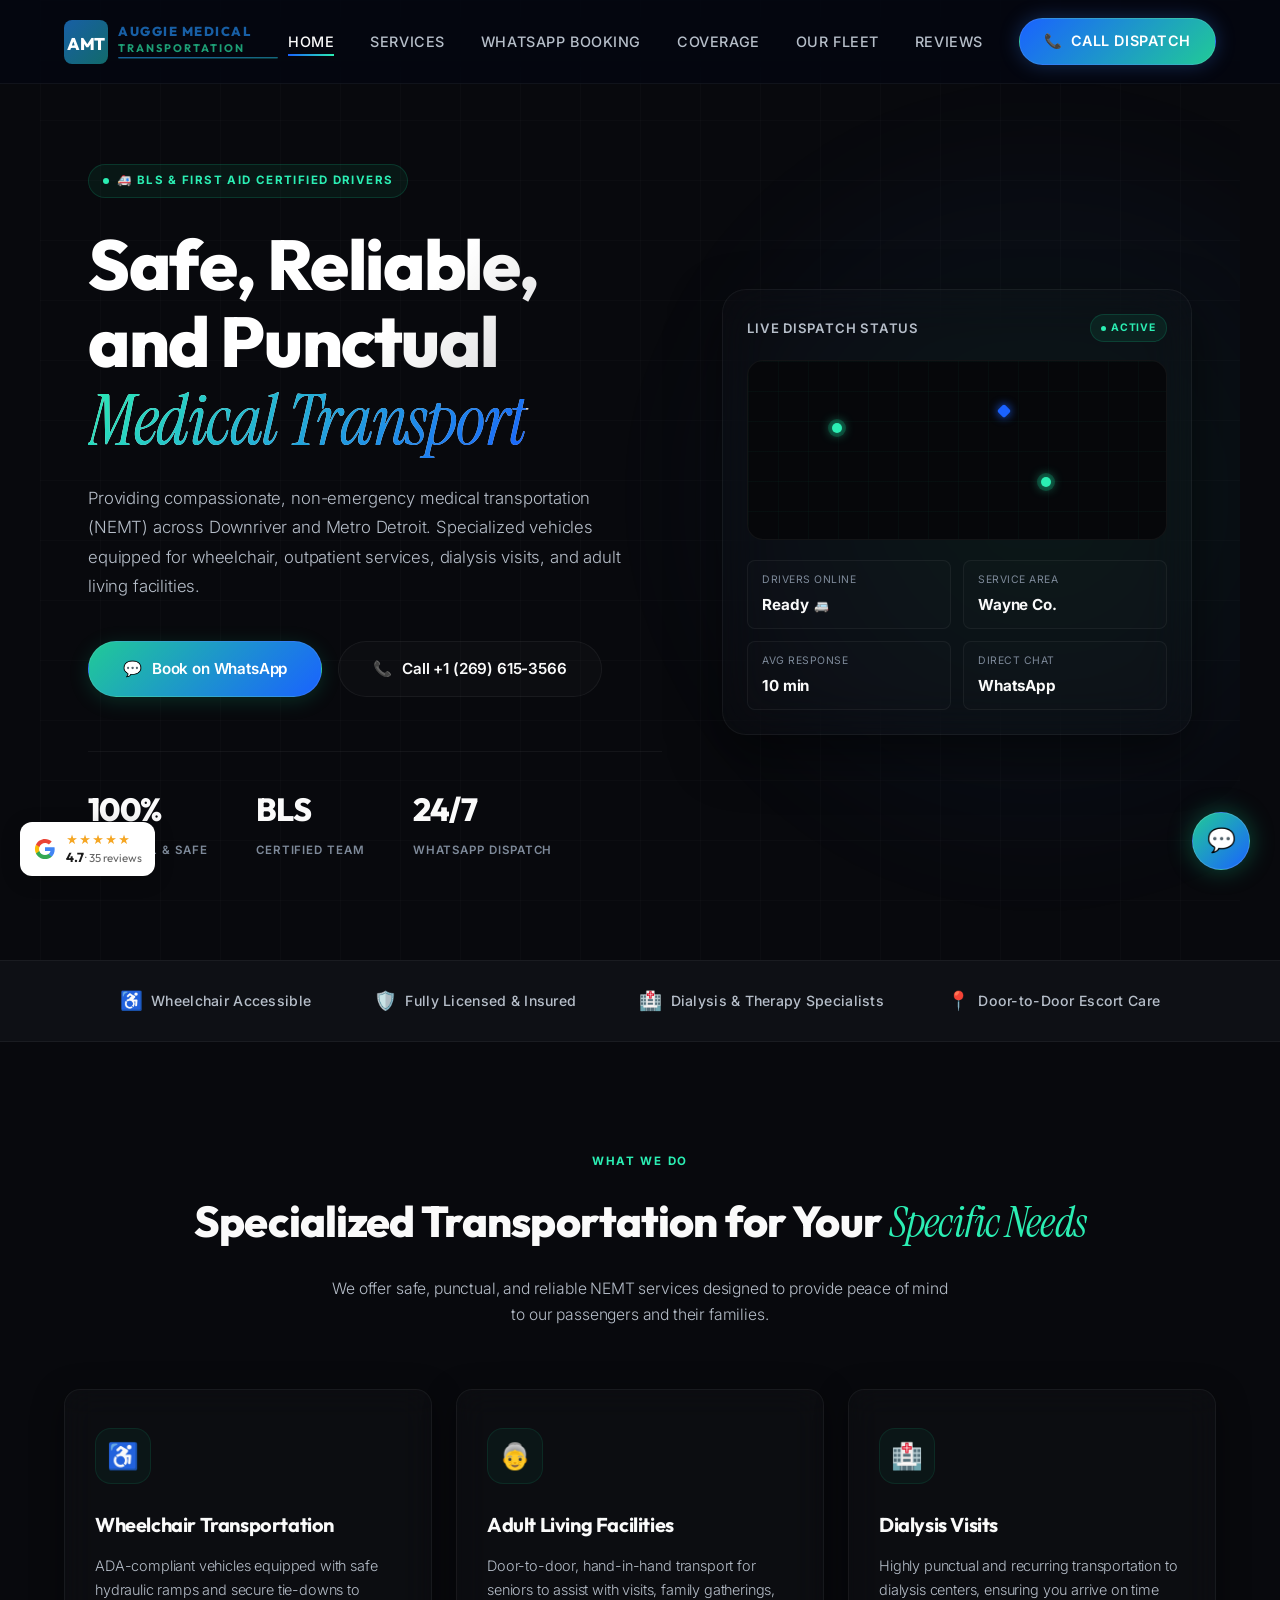
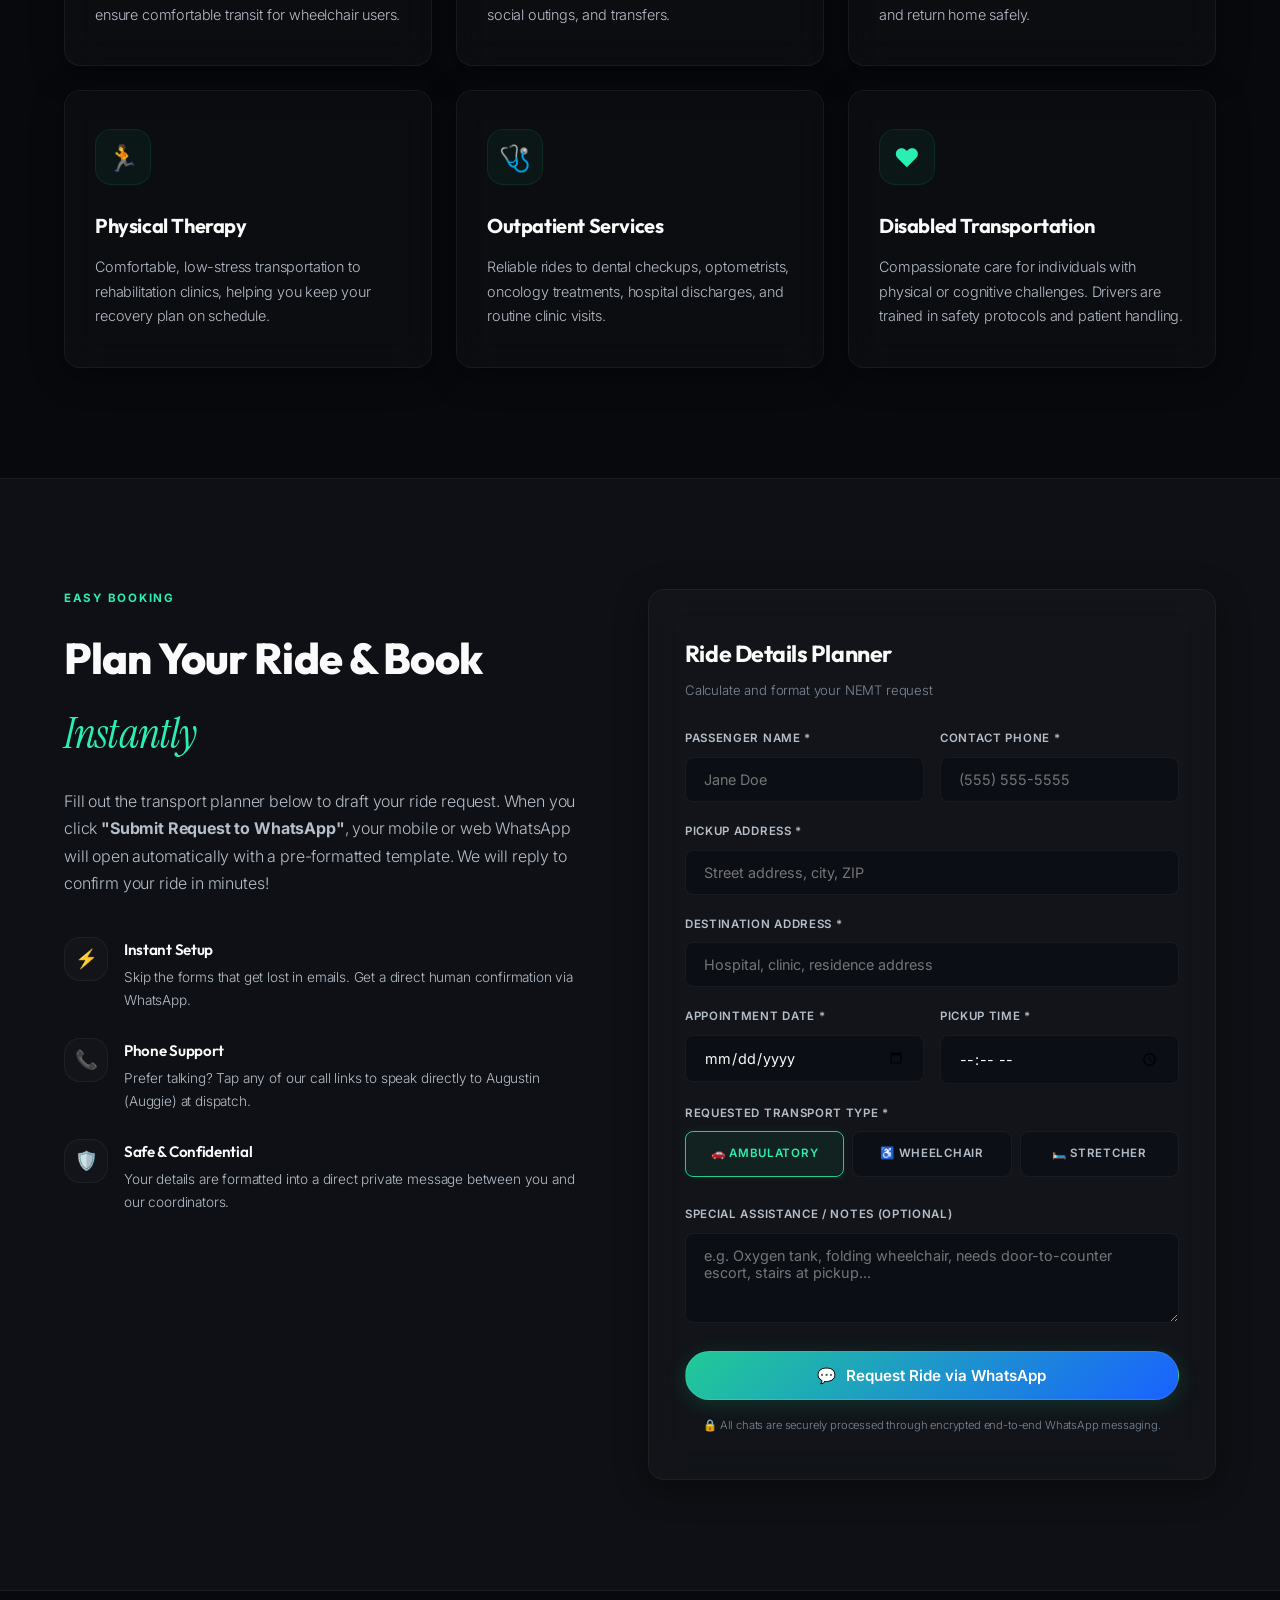
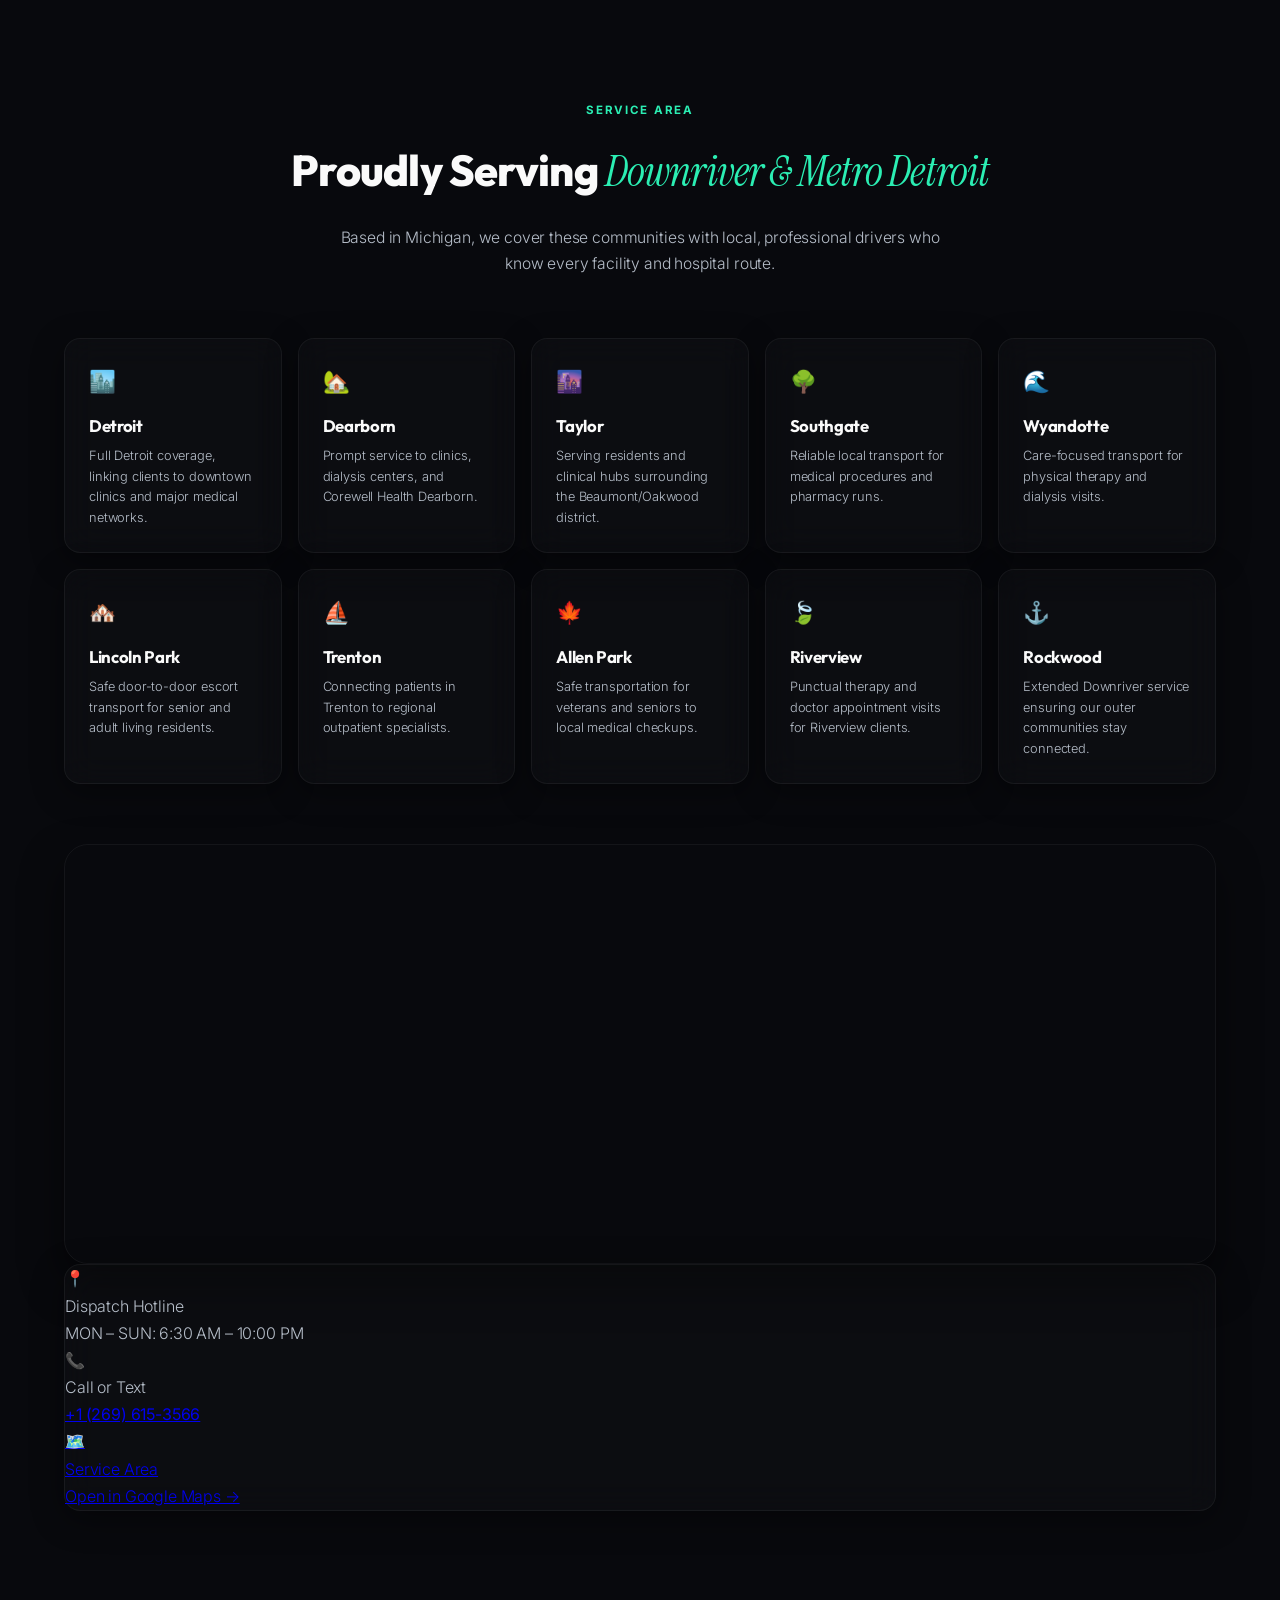
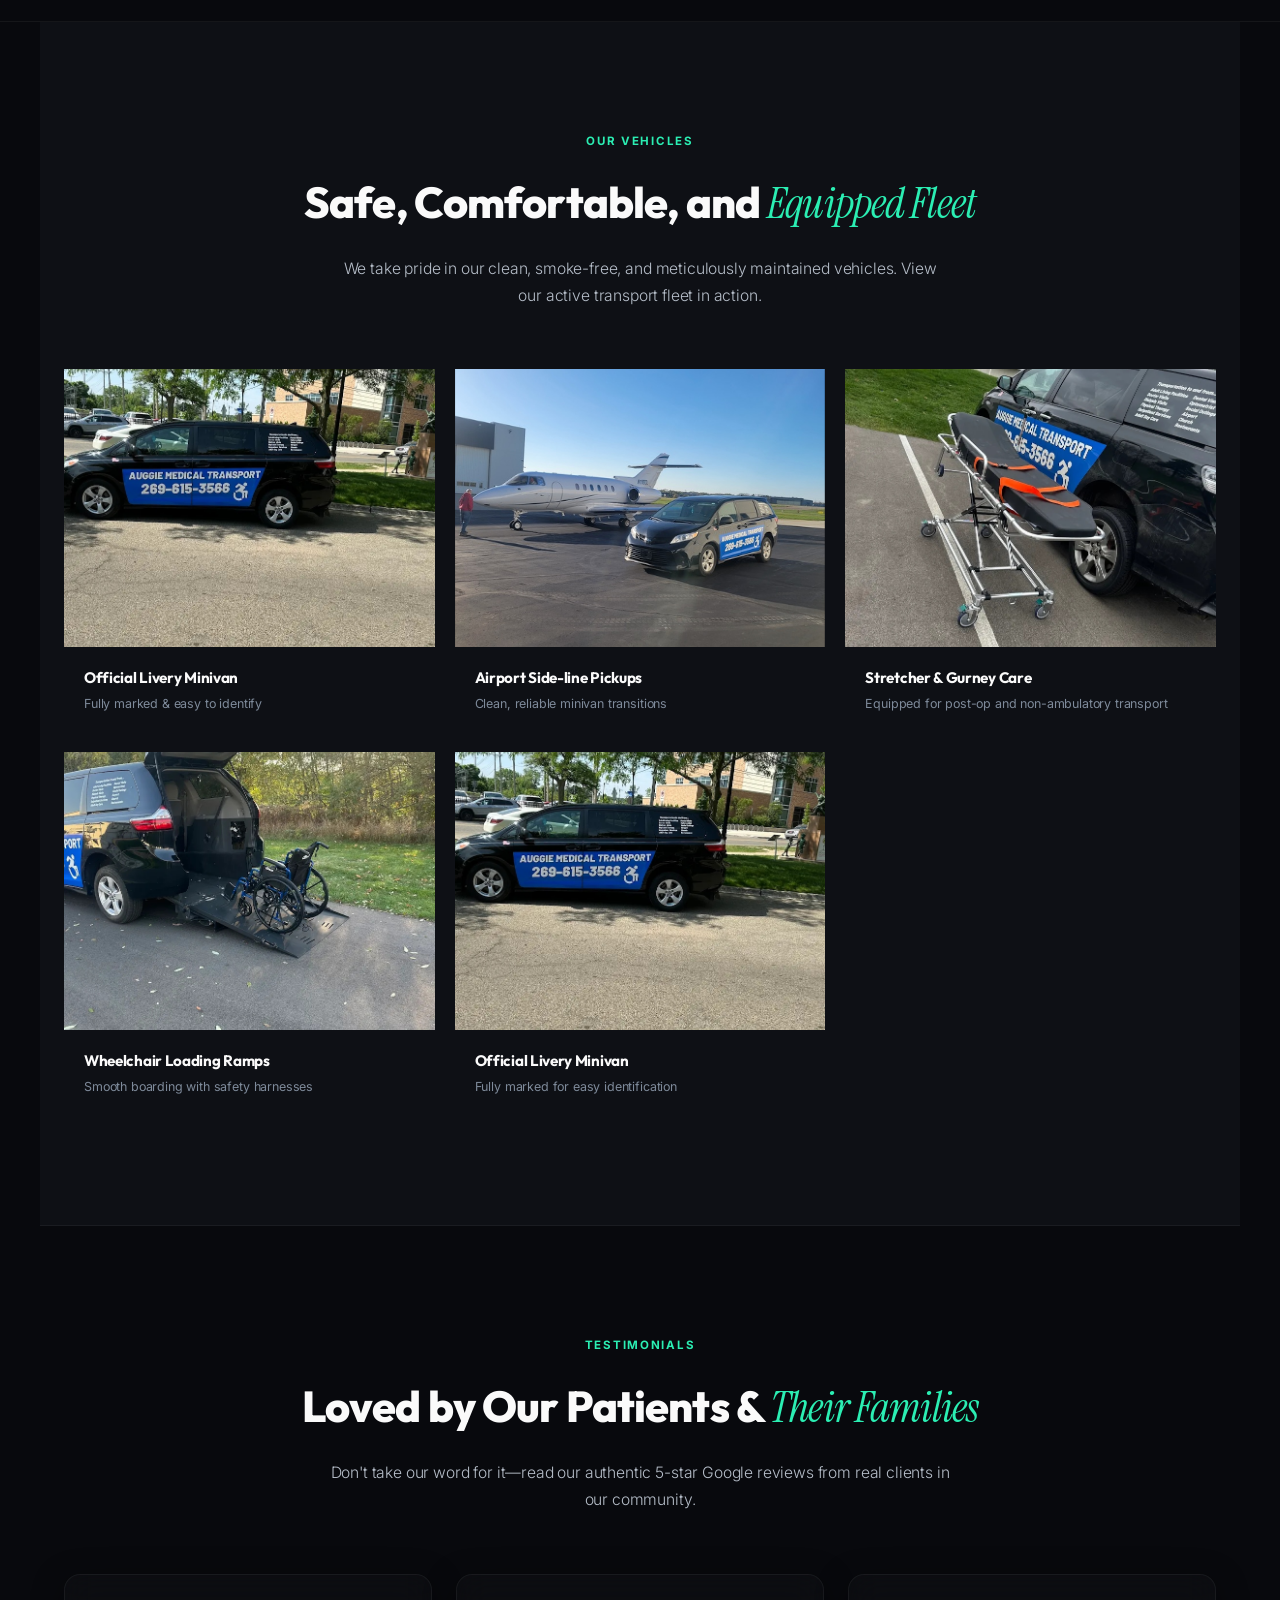
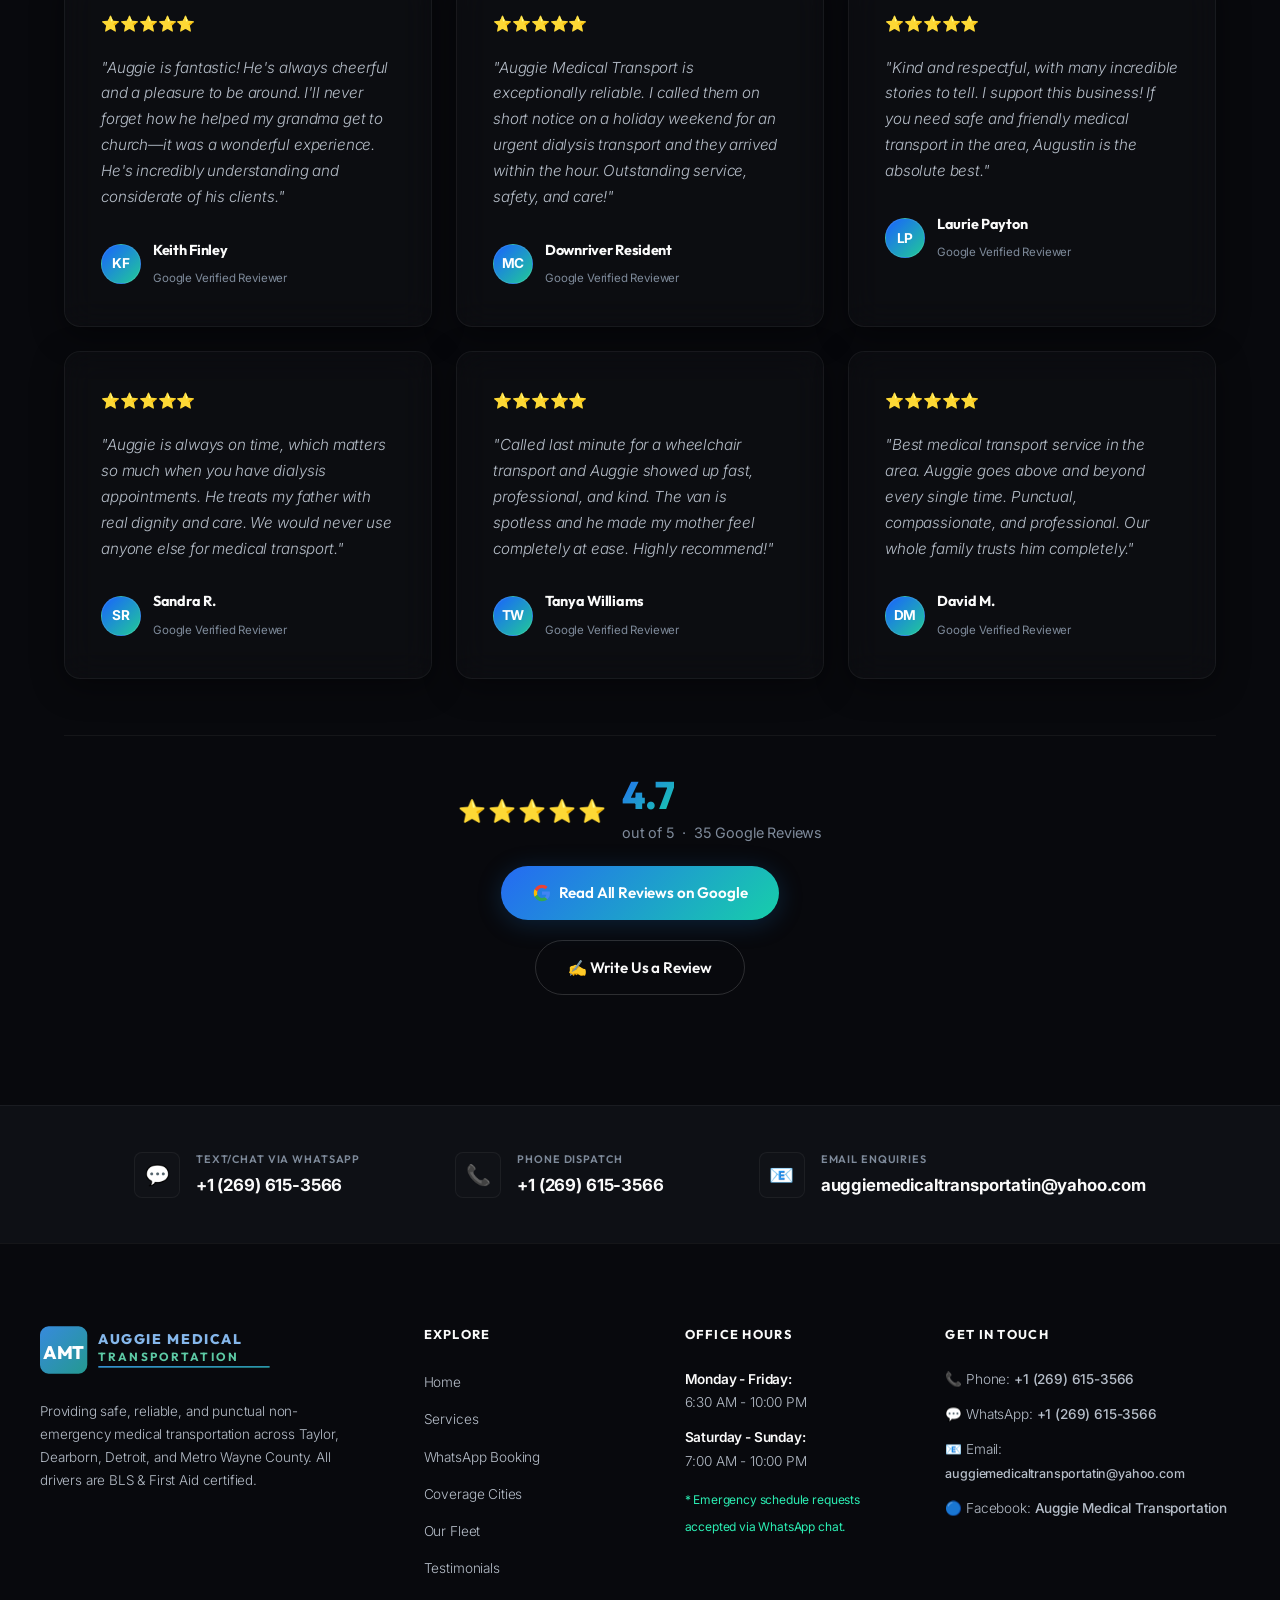
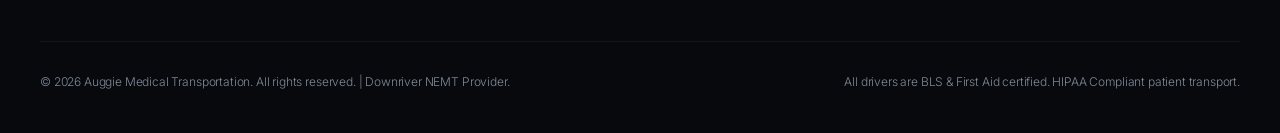
==== commit 68493064: "Update index.html" ====
--- a/index.html
+++ b/index.html
@@ -358,11 +358,33 @@
       <!-- Interactive Maps Section -->
       <div class="map-wrapper">
         <iframe src="https://www.google.com/maps/embed?pb=!1m18!1m12!1m3!1d11859.390895521876!2d-83.27092305000001!3d42.2241926!2m3!1f0!2f0!3f0!3m2!1i1024!2i768!4f13.1!3m3!1m2!1s0x883b37996c56172f%3A0xe543df5e9d7247a3!2sTaylor%2C%20MI!5e0!3m2!1sen!2sus!4v1700000000000!5m2!1sen!2sus" allowfullscreen="" loading="lazy" referrerpolicy="no-referrer-when-downgrade" class="embed-map"></iframe>
-        <div class="map-overlay-card">
-          <h4>📍 Dispatch Hotline</h4>
-          <p class="overlay-hours">Mon - Sun: 6:30 AM - 10:00 PM</p>
-          <a href="tel:+12696153566" class="map-call-link">📞 +1 (269) 615-3566</a>
-          <p class="overlay-note">Serving all medical facilities, outpatient clinics, and private residences in Wayne County.</p>
+      </div>
+
+      <div class="dispatch-card glass-card">
+        <div class="dispatch-card-inner">
+          <div class="dispatch-item">
+            <span class="dispatch-icon">📍</span>
+            <div>
+              <p class="dispatch-label">Dispatch Hotline</p>
+              <p class="dispatch-value">MON – SUN: 6:30 AM – 10:00 PM</p>
+            </div>
+          </div>
+          <div class="dispatch-divider"></div>
+          <div class="dispatch-item">
+            <span class="dispatch-icon">📞</span>
+            <div>
+              <p class="dispatch-label">Call or Text</p>
+              <a href="tel:+12696153566" class="dispatch-phone">+1 (269) 615-3566</a>
+            </div>
+          </div>
+          <div class="dispatch-divider"></div>
+          <a href="https://maps.google.com/?q=Taylor,MI" target="_blank" rel="noopener" class="dispatch-maps-link">
+            <span class="dispatch-icon">🗺️</span>
+            <div>
+              <p class="dispatch-label">Service Area</p>
+              <p class="dispatch-value dispatch-link-text">Open in Google Maps →</p>
+            </div>
+          </a>
         </div>
       </div>
     </div>
--- a/index.css
+++ b/index.css
@@ -1398,81 +1398,25 @@
      text-decoration: none;
      transition: var(--transition-premium);
      border: 1px solid rgba(255, 255, 255, 0.15);
-   }
-   
+     animation: wa-pulse 2s infinite;
+   }
+
+   @keyframes wa-pulse {
+     0%, 100% { box-shadow: 0 0 0 0 rgba(16, 185, 129, 0.5), 0 0 25px rgba(16, 185, 129, 0.4); }
+     50% { box-shadow: 0 0 0 12px rgba(16, 185, 129, 0), 0 0 25px rgba(16, 185, 129, 0.4); }
+   }
+
    .whatsapp-float-widget:hover {
      transform: scale(1.08);
      box-shadow: 0 0 35px rgba(16, 185, 129, 0.6);
    }
-   
+
    .float-notification {
-     position: absolute;
-     top: -3px;
-     right: -3px;
-     width: 18px;
-     height: 18px;
-     background-color: hsl(0, 80%, 50%);
-     border-radius: 50%;
-     border: 2px solid var(--bg-obsidian);
-     color: white;
-     font-size: 0.6rem;
-     font-weight: 700;
-     display: flex;
-     align-items: center;
-     justify-content: center;
-   }
-   
+     display: none;
+   }
+
    .float-tooltip {
-     position: absolute;
-     right: 76px;
-     bottom: 6px;
-     background: rgba(8, 15, 26, 0.9);
-     backdrop-filter: blur(16px);
-     -webkit-backdrop-filter: blur(16px);
-     color: var(--text-secondary);
-     padding: 12px 16px;
-     border-radius: var(--radius-md);
-     box-shadow: 0 10px 30px rgba(0, 0, 0, 0.5);
-     border: 1px solid var(--border-glass);
-     width: 240px;
-     opacity: 0;
-     transform: translateX(15px);
-     pointer-events: none;
-     transition: var(--transition-premium);
-   }
-   
-   .float-tooltip::after {
-     content: '';
-     position: absolute;
-     right: -6px;
-     bottom: 14px;
-     width: 10px;
-     height: 10px;
-     background: rgba(8, 15, 26, 0.9);
-     border-right: 1px solid var(--border-glass);
-     border-bottom: 1px solid var(--border-glass);
-     transform: rotate(-45deg);
-   }
-   
-   .float-tooltip strong {
-     display: block;
-     font-size: 0.8rem;
-     color: var(--accent-emerald-light);
-     margin-bottom: 2px;
-     text-transform: uppercase;
-     letter-spacing: 0.04em;
-   }
-   
-   .float-tooltip p {
-     font-size: 0.75rem;
-     color: var(--text-secondary);
-     line-height: 1.4;
-     font-weight: 300;
-   }
-   
-   .whatsapp-float-widget:hover .float-tooltip {
-     opacity: 1;
-     transform: translateX(0);
+     display: none;
    }
    
    /* Keyframe Animations */
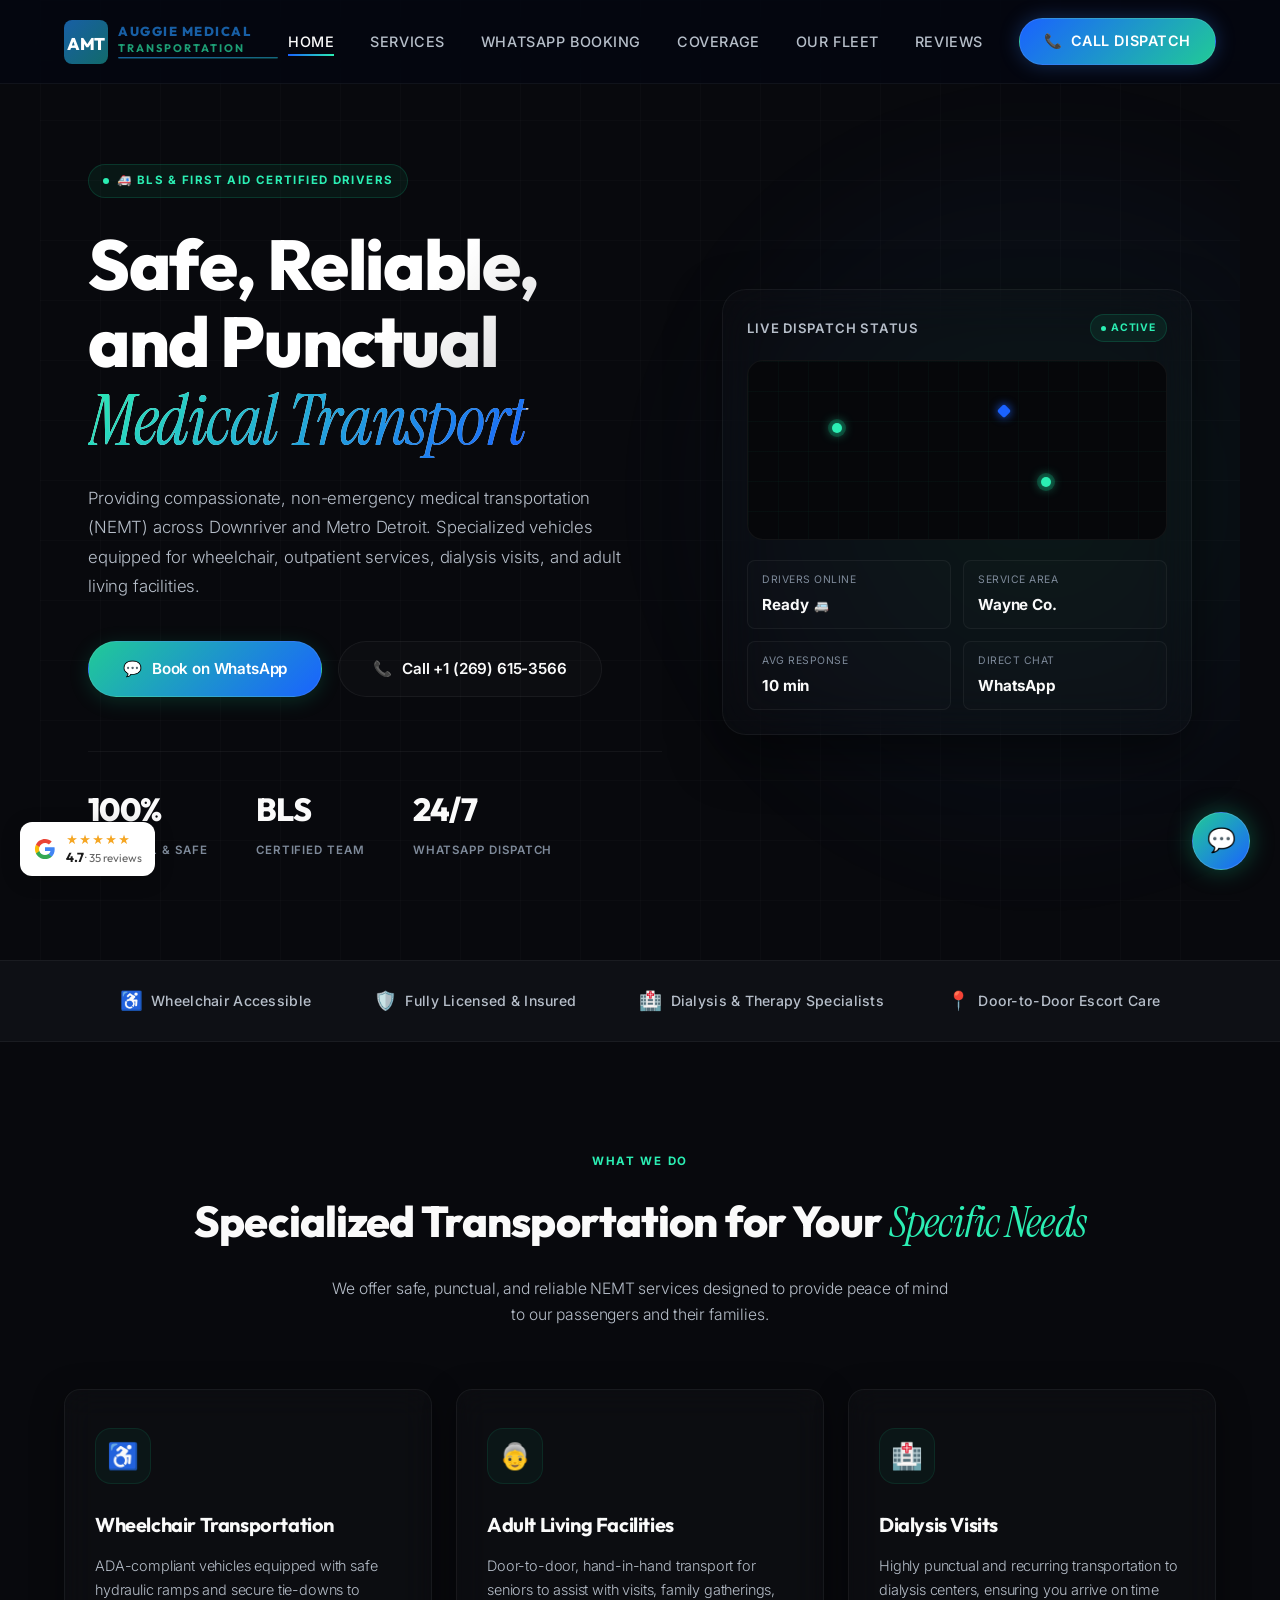
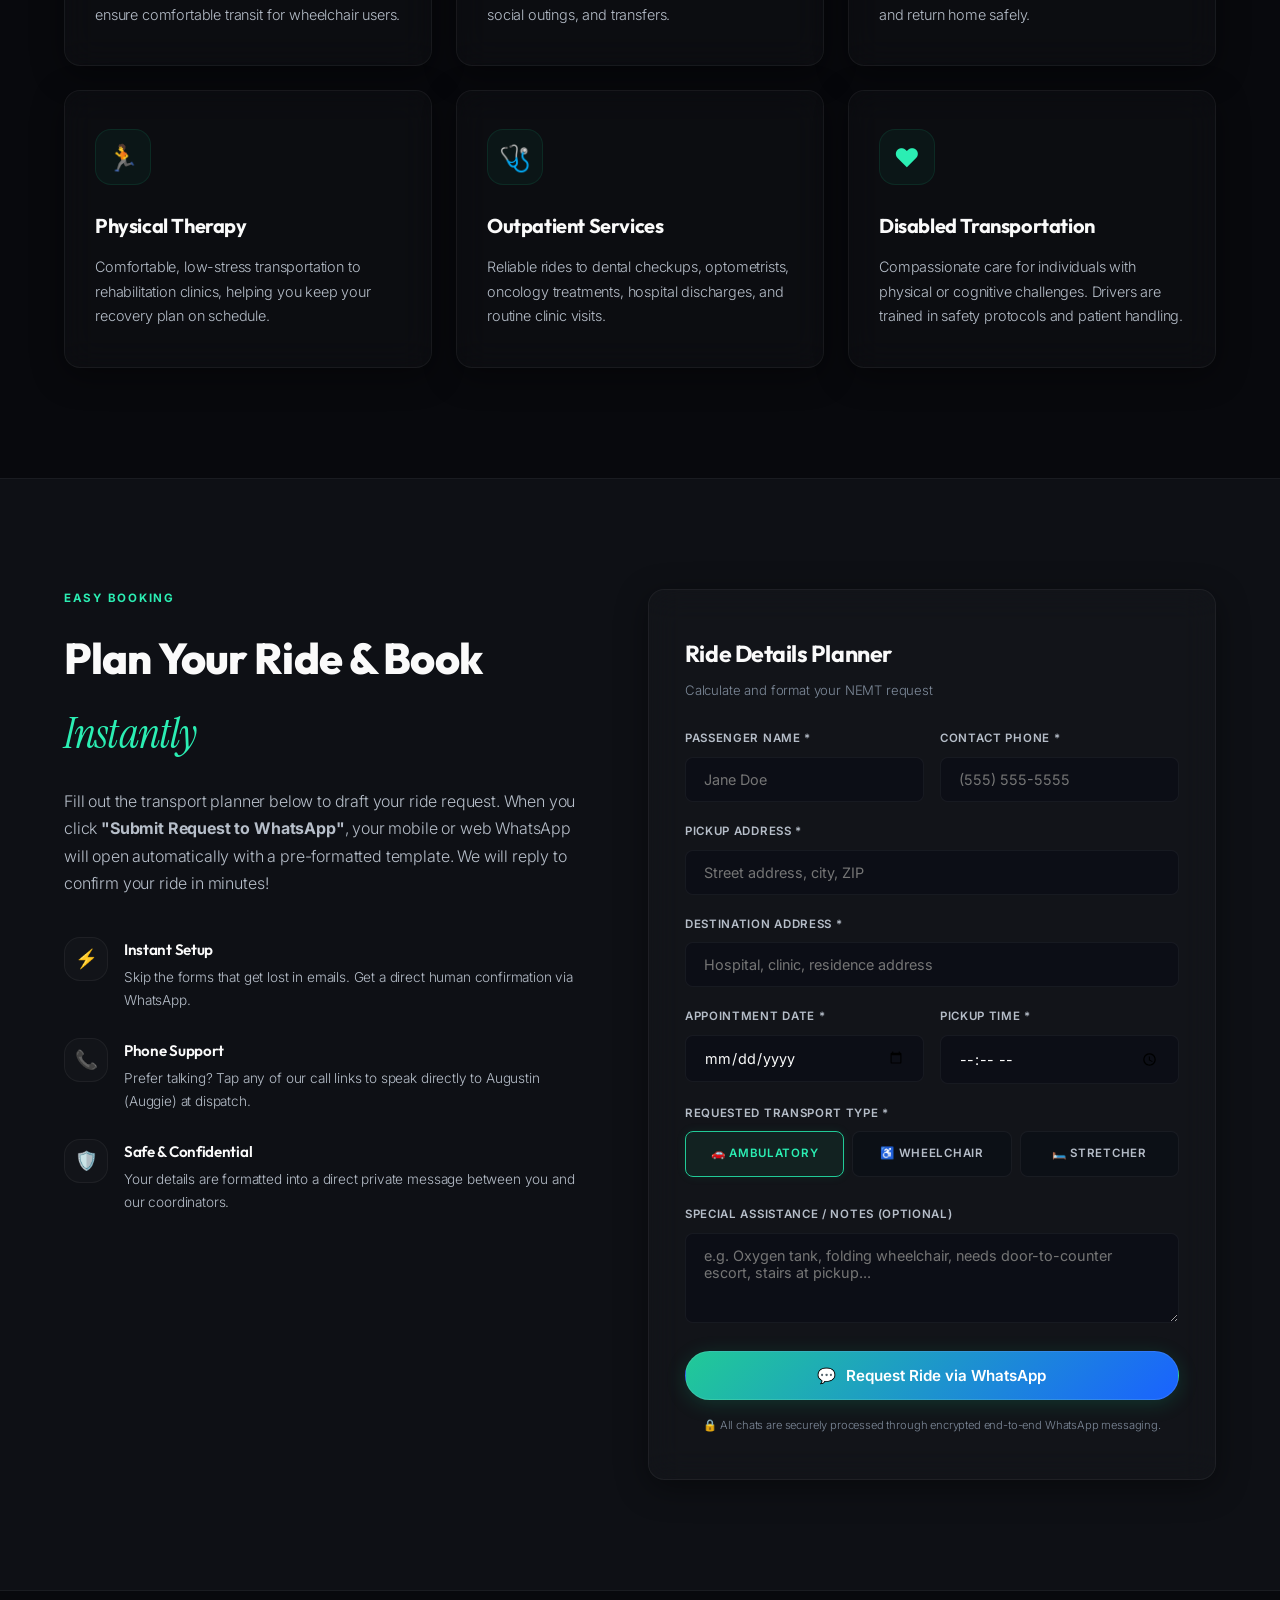
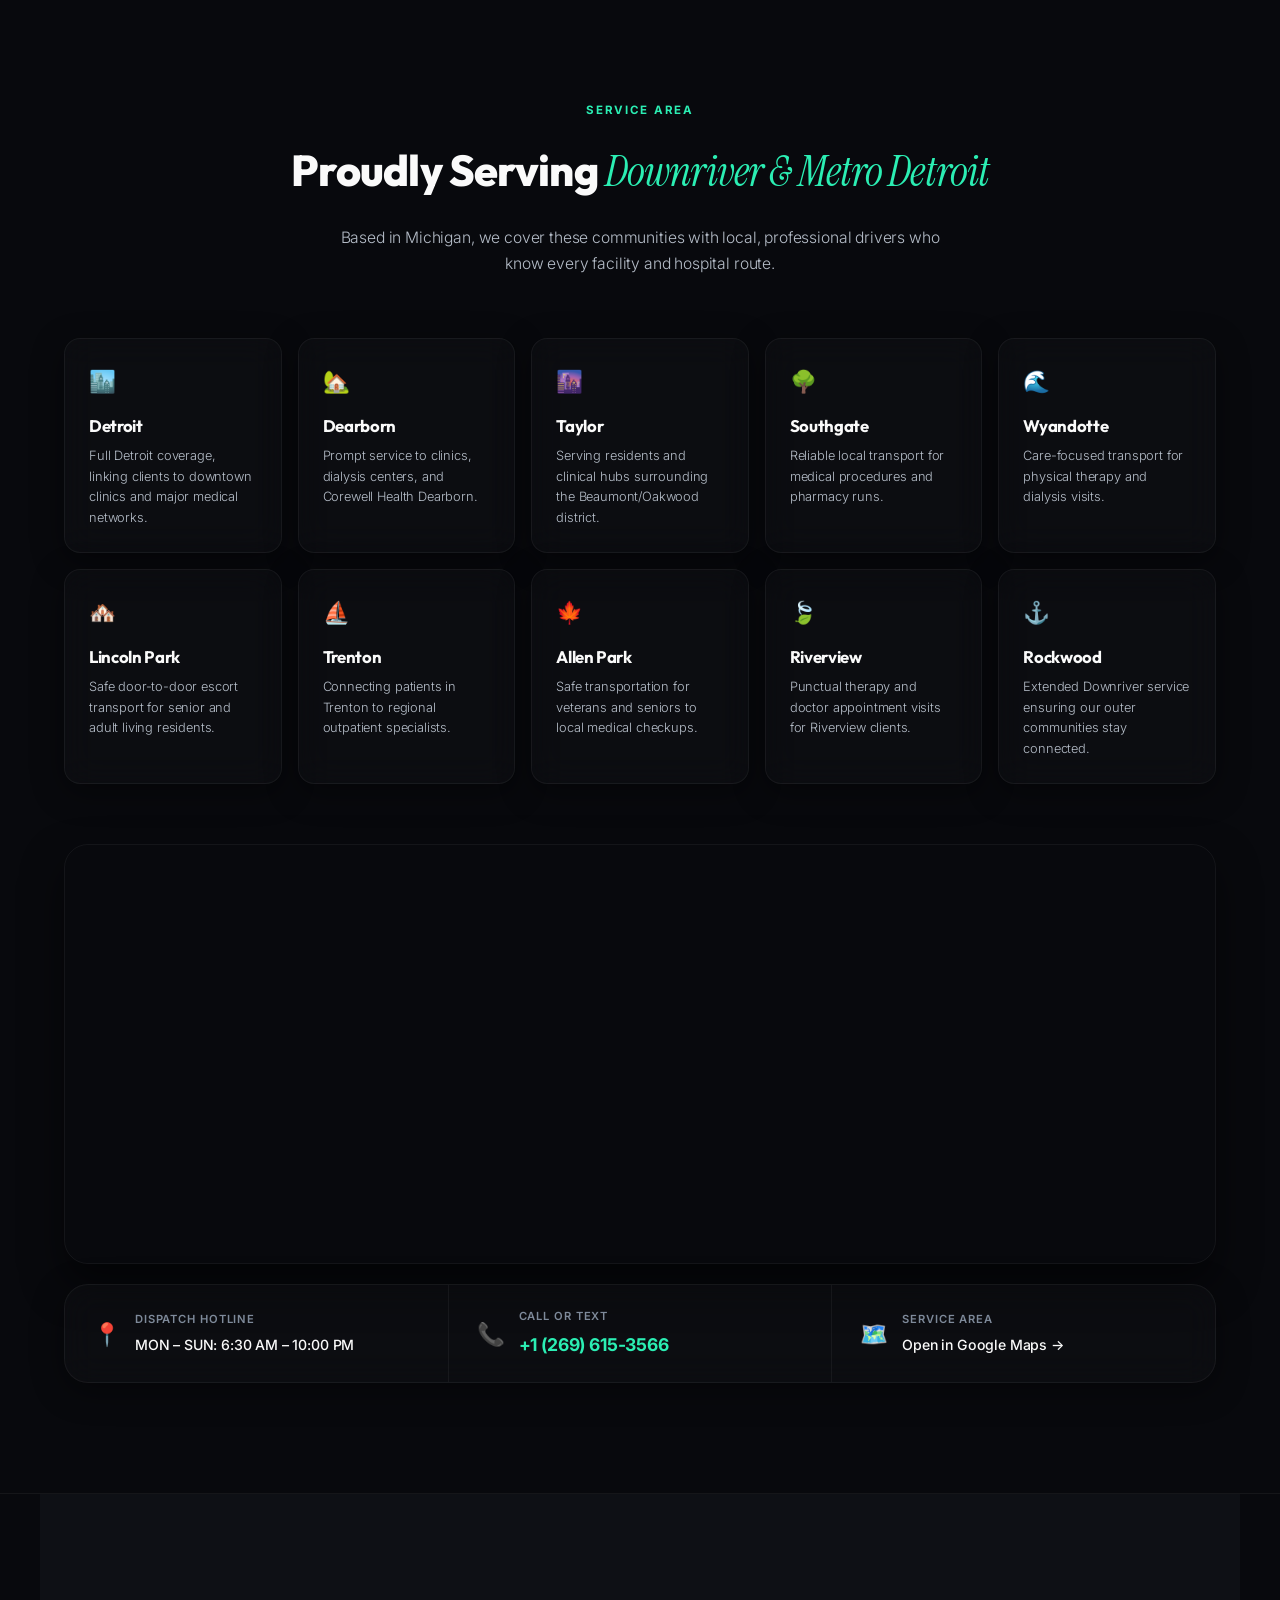
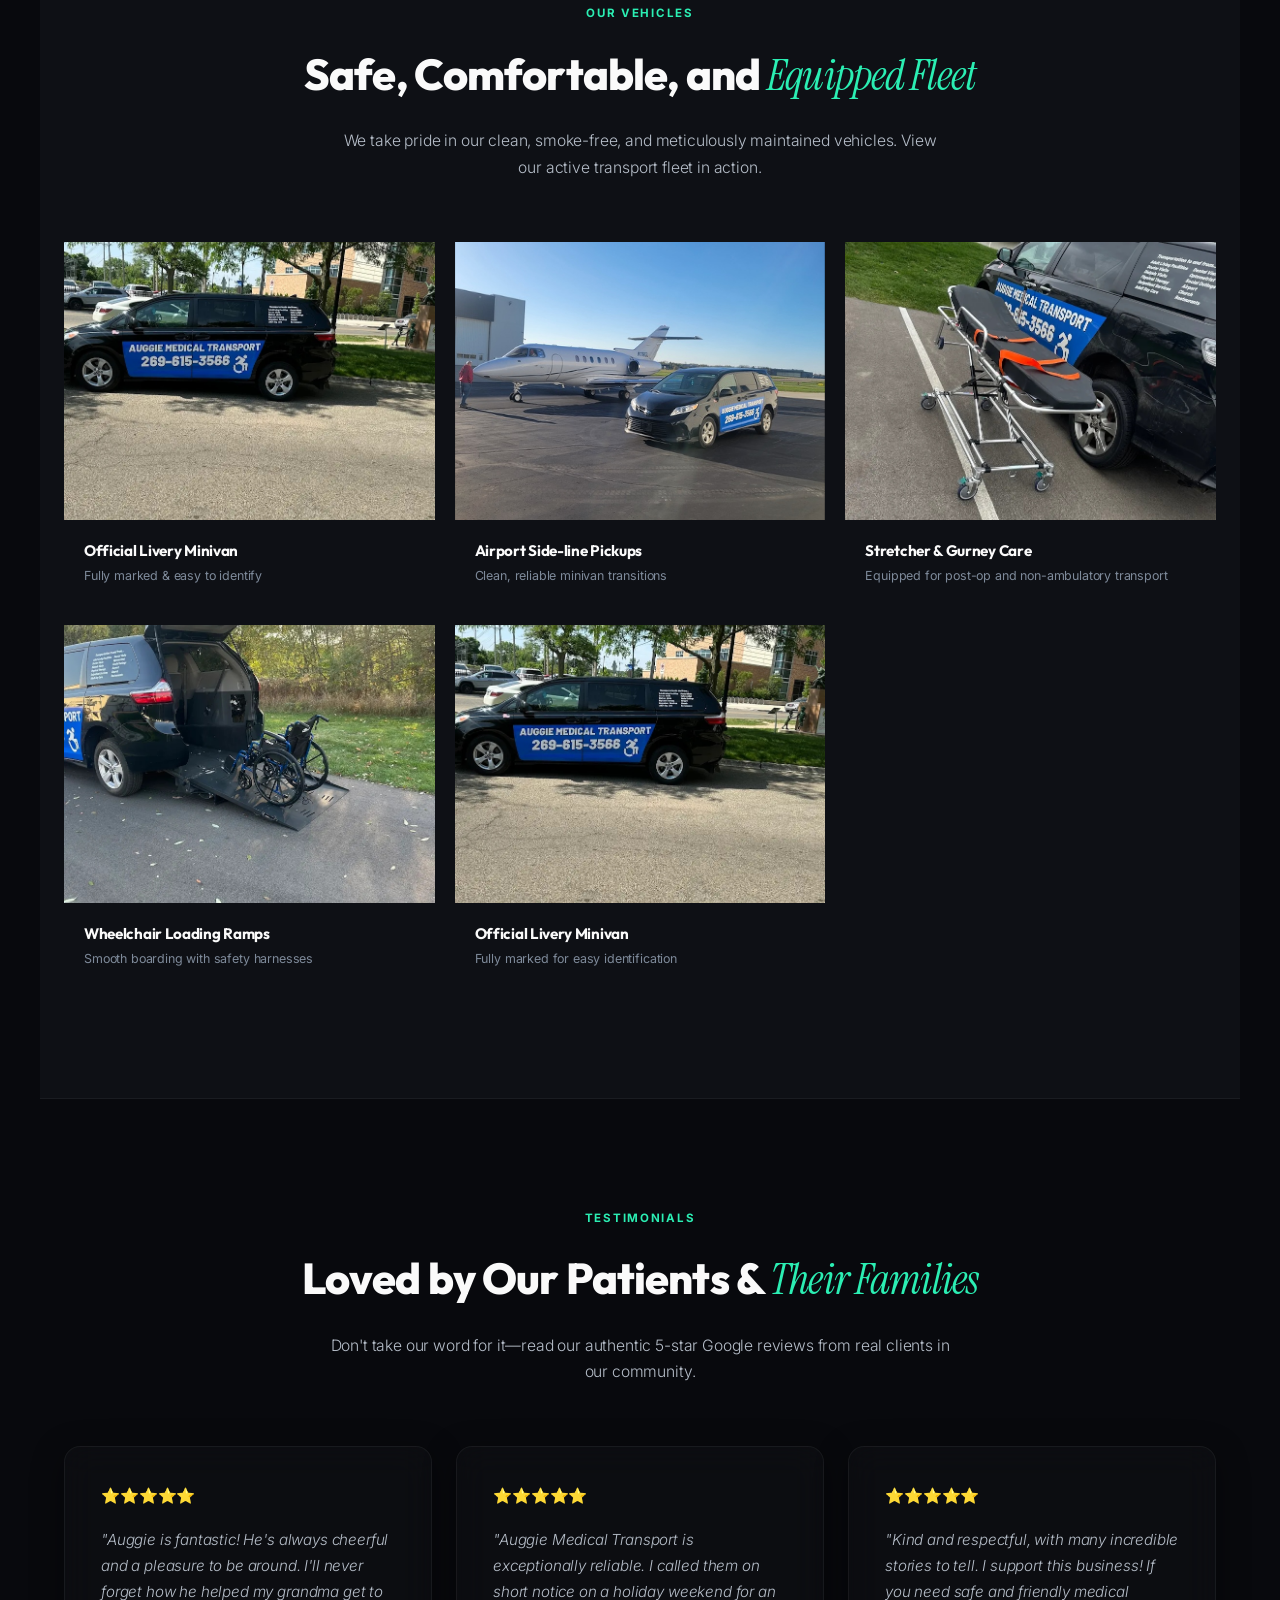
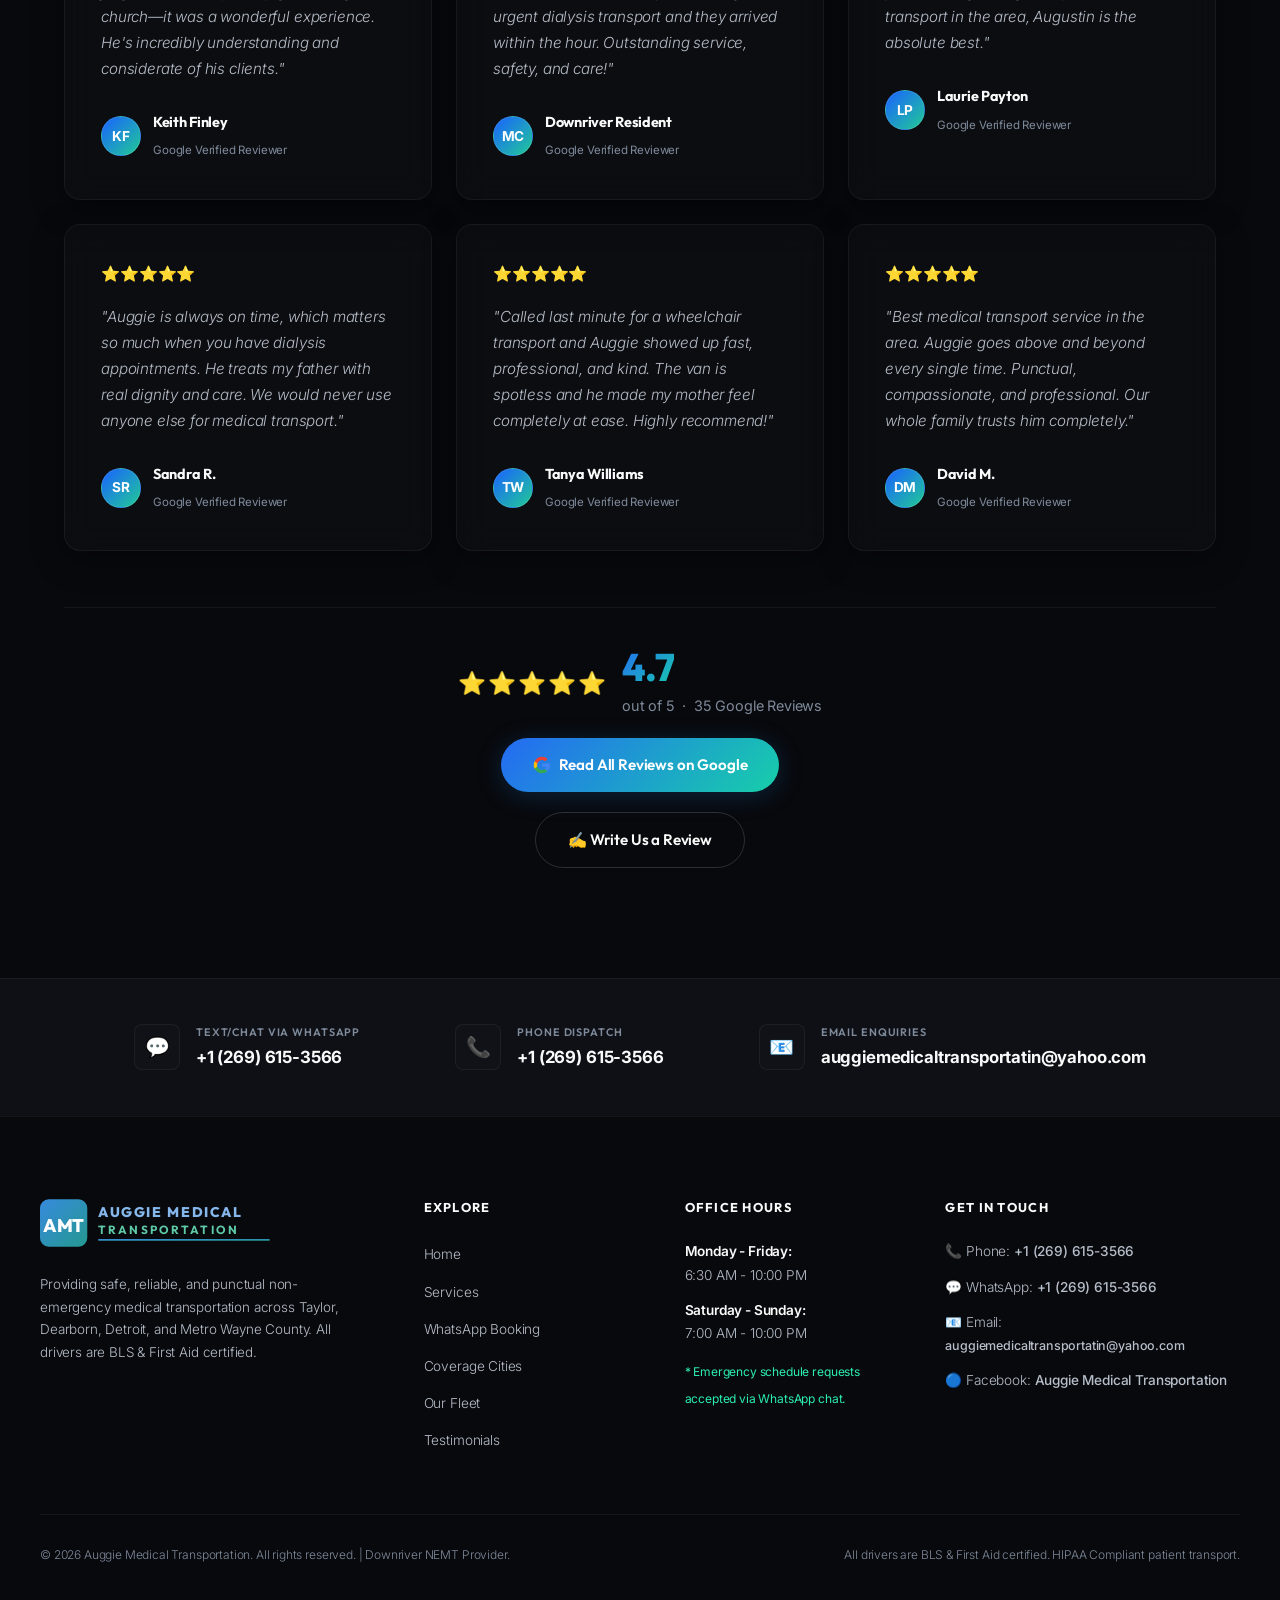
==== commit 148ce2da: "Update index.html" ====
--- a/index.html
+++ b/index.html
@@ -13,7 +13,7 @@
   <!-- Open Graph Meta Tags (for Social Media Sharing) -->
   <meta property="og:title" content="Auggie Medical Transportation — NEMT Services">
   <meta property="og:description" content="Safe, punctual, and reliable NEMT in Metro Detroit. Specialized wheelchair and ambulatory transport. BLS & First Aid certified drivers.">
-  <meta property="og:image" content="assets/logo.png">
+ <meta property="og:image" content="assets/fleet_side.jpg">
   <meta property="og:type" content="website">
   
   <!-- Google Fonts: Outfit & Inter -->
--- a/index.css
+++ b/index.css
@@ -916,65 +916,112 @@
      box-shadow: 0 20px 40px rgba(0, 0, 0, 0.5);
      border: 1px solid var(--border-glass);
    }
-   
+
    .embed-map {
      width: 100%;
      height: 100%;
      border: 0;
      display: block;
-     filter: invert(90%) hue-rotate(180deg) brightness(95%) contrast(90%); /* Dark map theme style */
-   }
-   
-   .map-overlay-card {
-     position: absolute;
-     top: 24px;
-     left: 24px;
-     background: rgba(8, 15, 26, 0.85);
-     backdrop-filter: blur(16px);
-     -webkit-backdrop-filter: blur(16px);
-     border: 1px solid var(--border-glass);
-     color: var(--text-secondary);
-     border-radius: var(--radius-md);
-     padding: 24px;
-     max-width: 280px;
-     box-shadow: var(--shadow-lg);
-     z-index: 20;
-   }
-   
-   .map-overlay-card h4 {
-     font-size: 0.95rem;
+     filter: invert(90%) hue-rotate(180deg) brightness(95%) contrast(90%);
+   }
+
+   .dispatch-card {
+     margin-top: 20px;
+     border-radius: var(--radius-lg);
+     padding: 0;
+     overflow: hidden;
+   }
+
+   .dispatch-card-inner {
+     display: flex;
+     align-items: stretch;
+     flex-wrap: wrap;
+   }
+
+   .dispatch-item {
+     display: flex;
+     align-items: center;
+     gap: 14px;
+     padding: 22px 28px;
+     flex: 1;
+     min-width: 200px;
+   }
+
+   .dispatch-maps-link {
+     display: flex;
+     align-items: center;
+     gap: 14px;
+     padding: 22px 28px;
+     flex: 1;
+     min-width: 200px;
+     text-decoration: none;
+     transition: background 0.2s ease;
+   }
+
+   .dispatch-maps-link:hover {
+     background: rgba(255, 255, 255, 0.03);
+   }
+
+   .dispatch-maps-link:hover .dispatch-link-text {
+     color: hsl(168, 80%, 45%);
+   }
+
+   .dispatch-divider {
+     width: 1px;
+     background: var(--border-glass);
+     align-self: stretch;
+   }
+
+   .dispatch-icon {
+     font-size: 1.4rem;
+     flex-shrink: 0;
+   }
+
+   .dispatch-label {
+     font-size: 0.7rem;
+     font-weight: 600;
+     text-transform: uppercase;
+     letter-spacing: 0.08em;
+     color: var(--text-muted);
+     margin-bottom: 4px;
+   }
+
+   .dispatch-value {
+     font-size: 0.88rem;
+     font-weight: 500;
+     color: var(--text-primary);
+   }
+
+   .dispatch-phone {
+     font-size: 1.1rem;
+     font-weight: 700;
      color: var(--accent-emerald-light);
-     margin-bottom: 6px;
-   }
-   
-   .overlay-hours {
-     font-size: 0.72rem;
-     font-weight: 600;
-     color: var(--text-muted);
-     margin-bottom: 12px;
-     text-transform: uppercase;
-     letter-spacing: 0.05em;
-   }
-   
-   .map-call-link {
-     font-size: 1.15rem;
-     font-weight: 700;
-     color: var(--text-primary);
      text-decoration: none;
-     display: block;
-     margin-bottom: 12px;
-     transition: var(--transition-premium);
-   }
-   
-   .map-call-link:hover {
-     color: var(--accent-emerald-light);
-   }
-   
-   .overlay-note {
-     font-size: 0.7rem;
-     color: var(--text-muted);
-     line-height: 1.5;
-     font-weight: 300;
+     transition: opacity 0.2s ease;
+   }
+
+   .dispatch-phone:hover {
+     opacity: 0.8;
+   }
+
+   .dispatch-link-text {
+     color: var(--text-primary);
+     transition: color 0.2s ease;
+   }
+
+   @media (max-width: 768px) {
+     .dispatch-card-inner {
+       flex-direction: column;
+     }
+     .dispatch-divider {
+       width: 100%;
+       height: 1px;
+       align-self: auto;
+     }
+     .dispatch-item,
+     .dispatch-maps-link {
+       padding: 16px 20px;
+     }
    }
    
    /* Fleet Gallery Section */
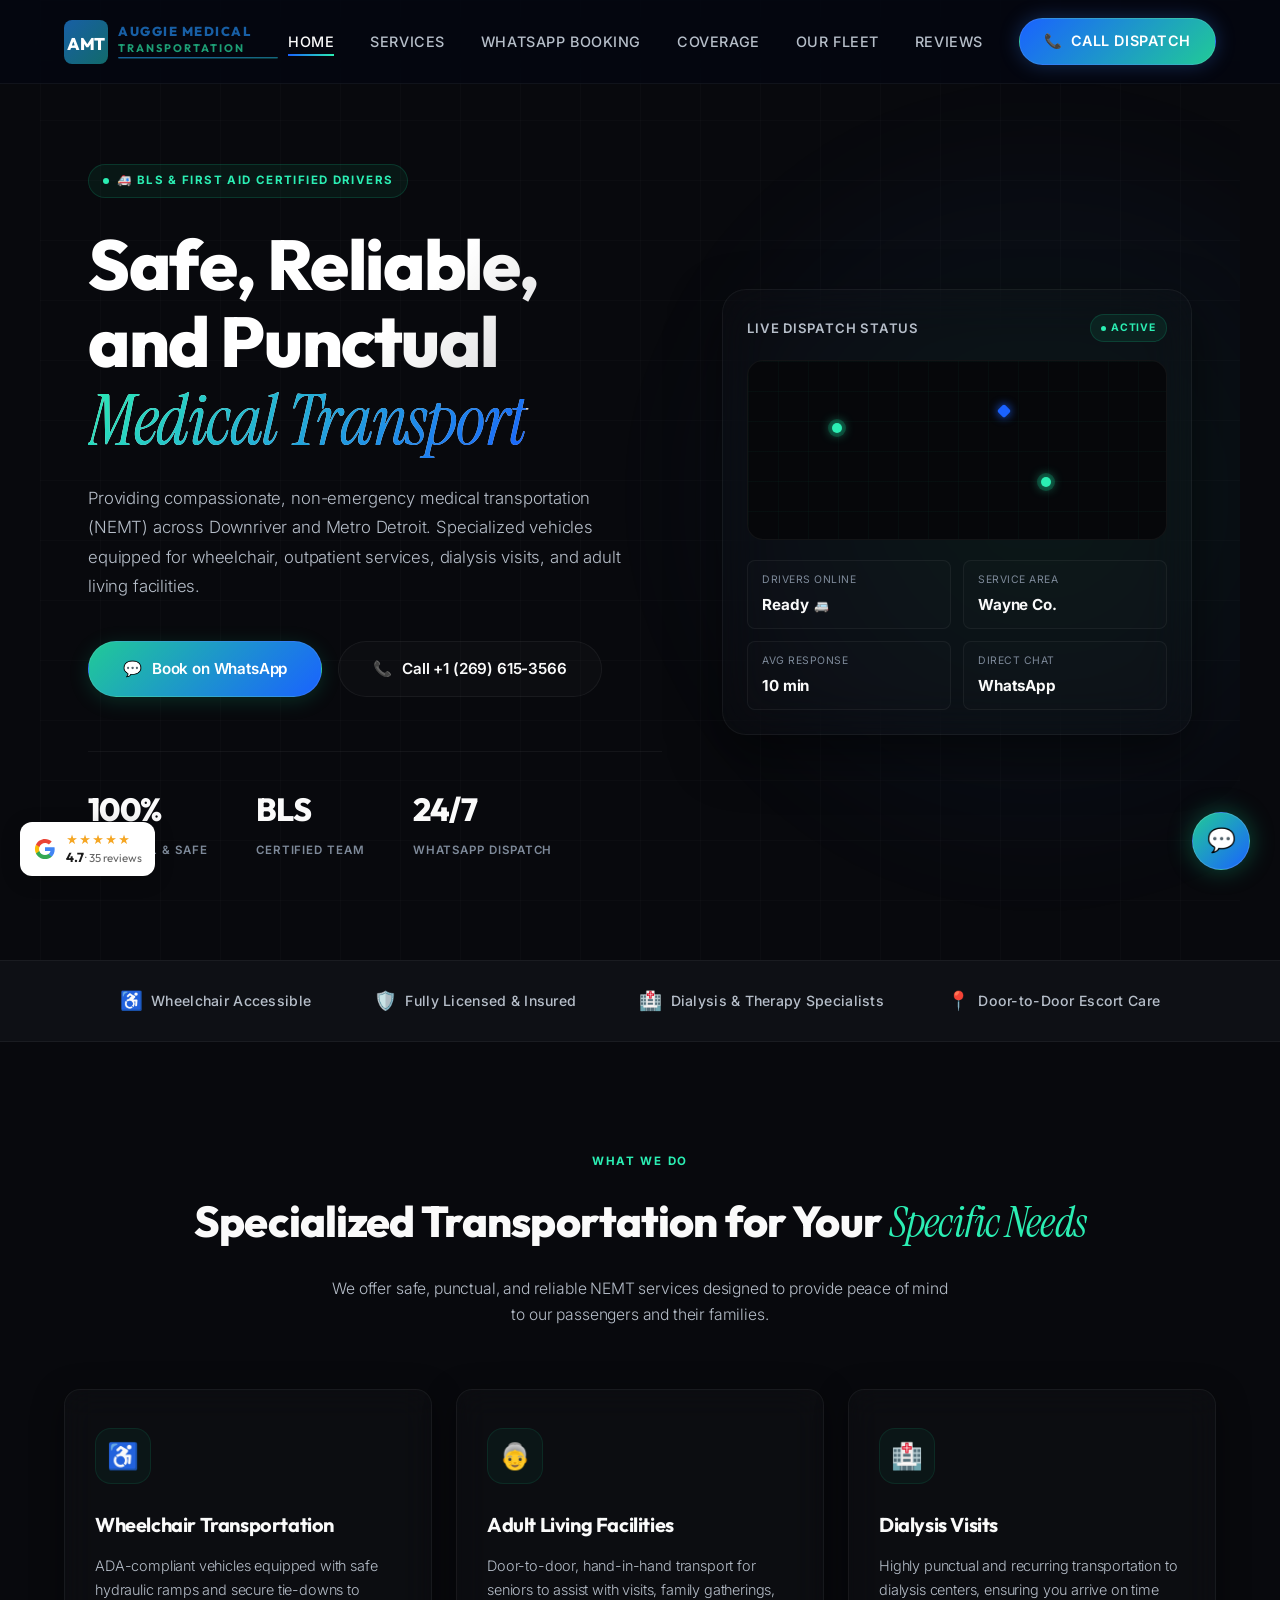
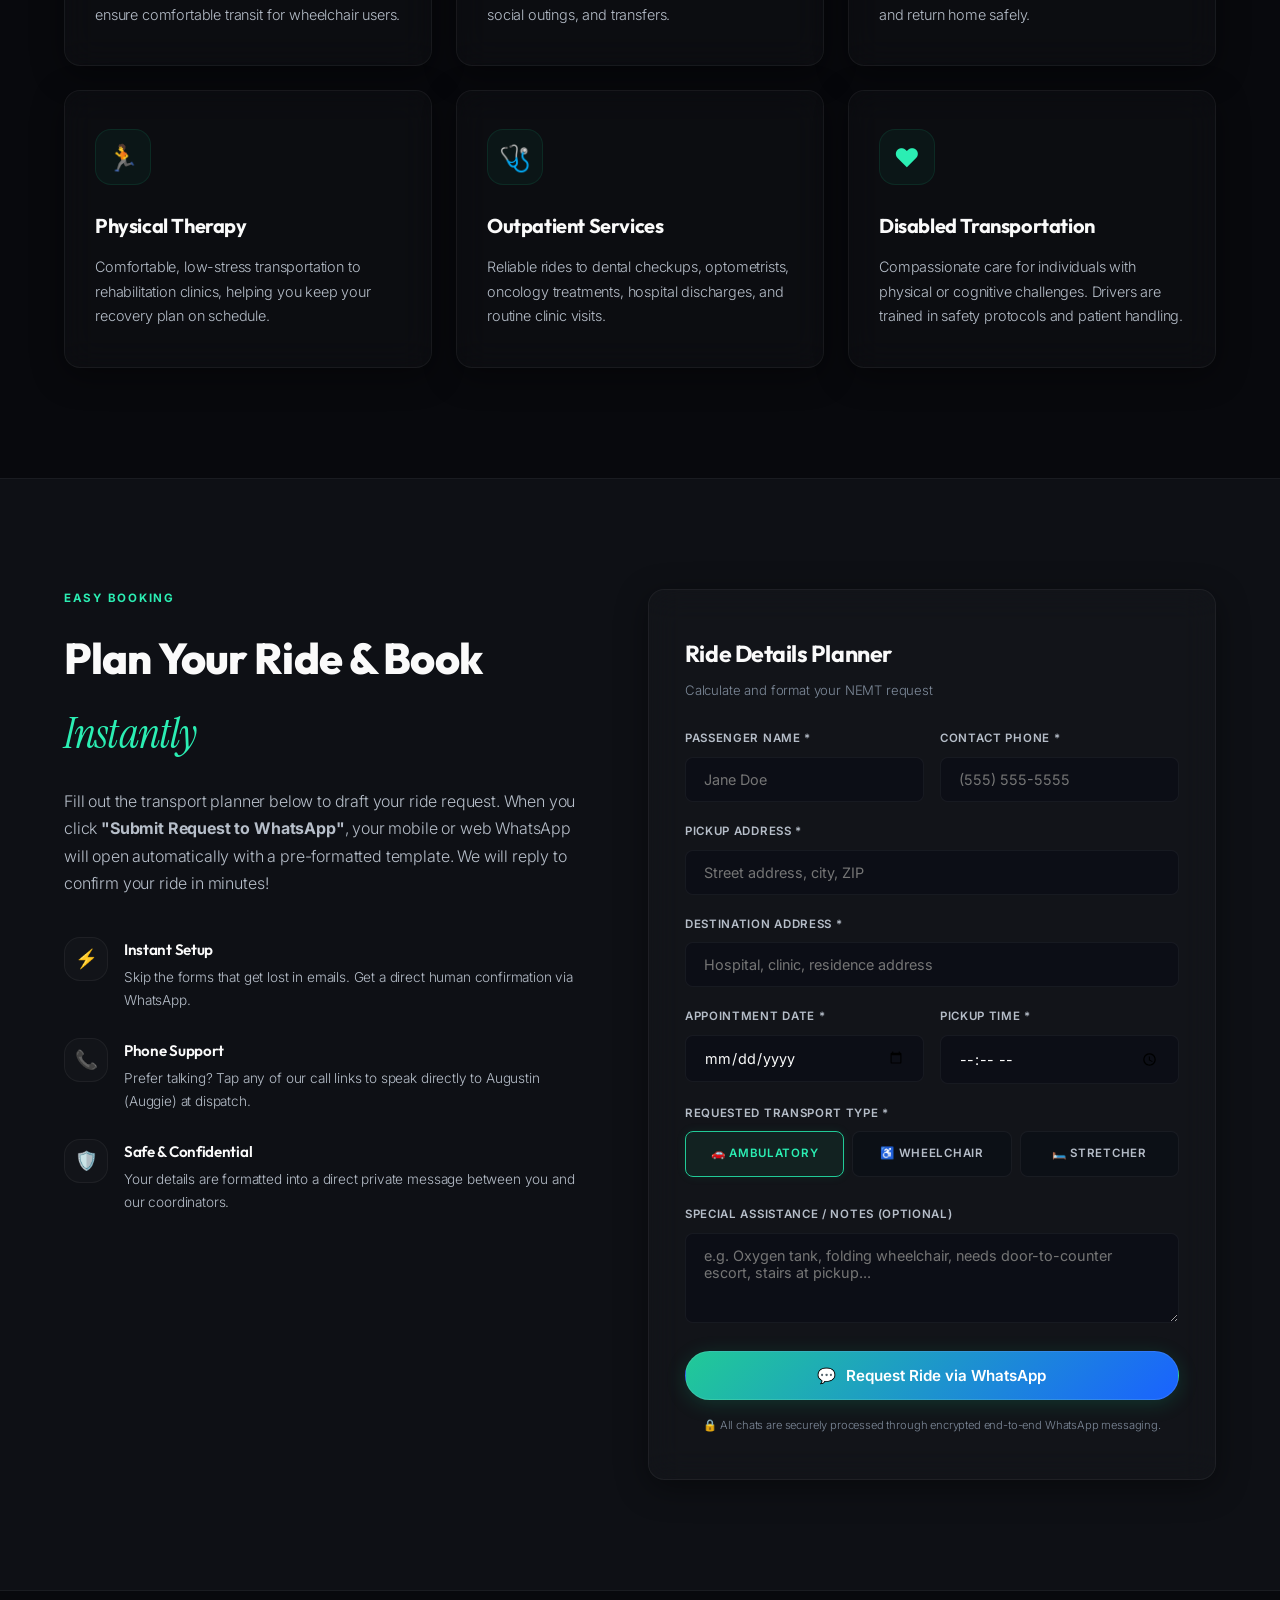
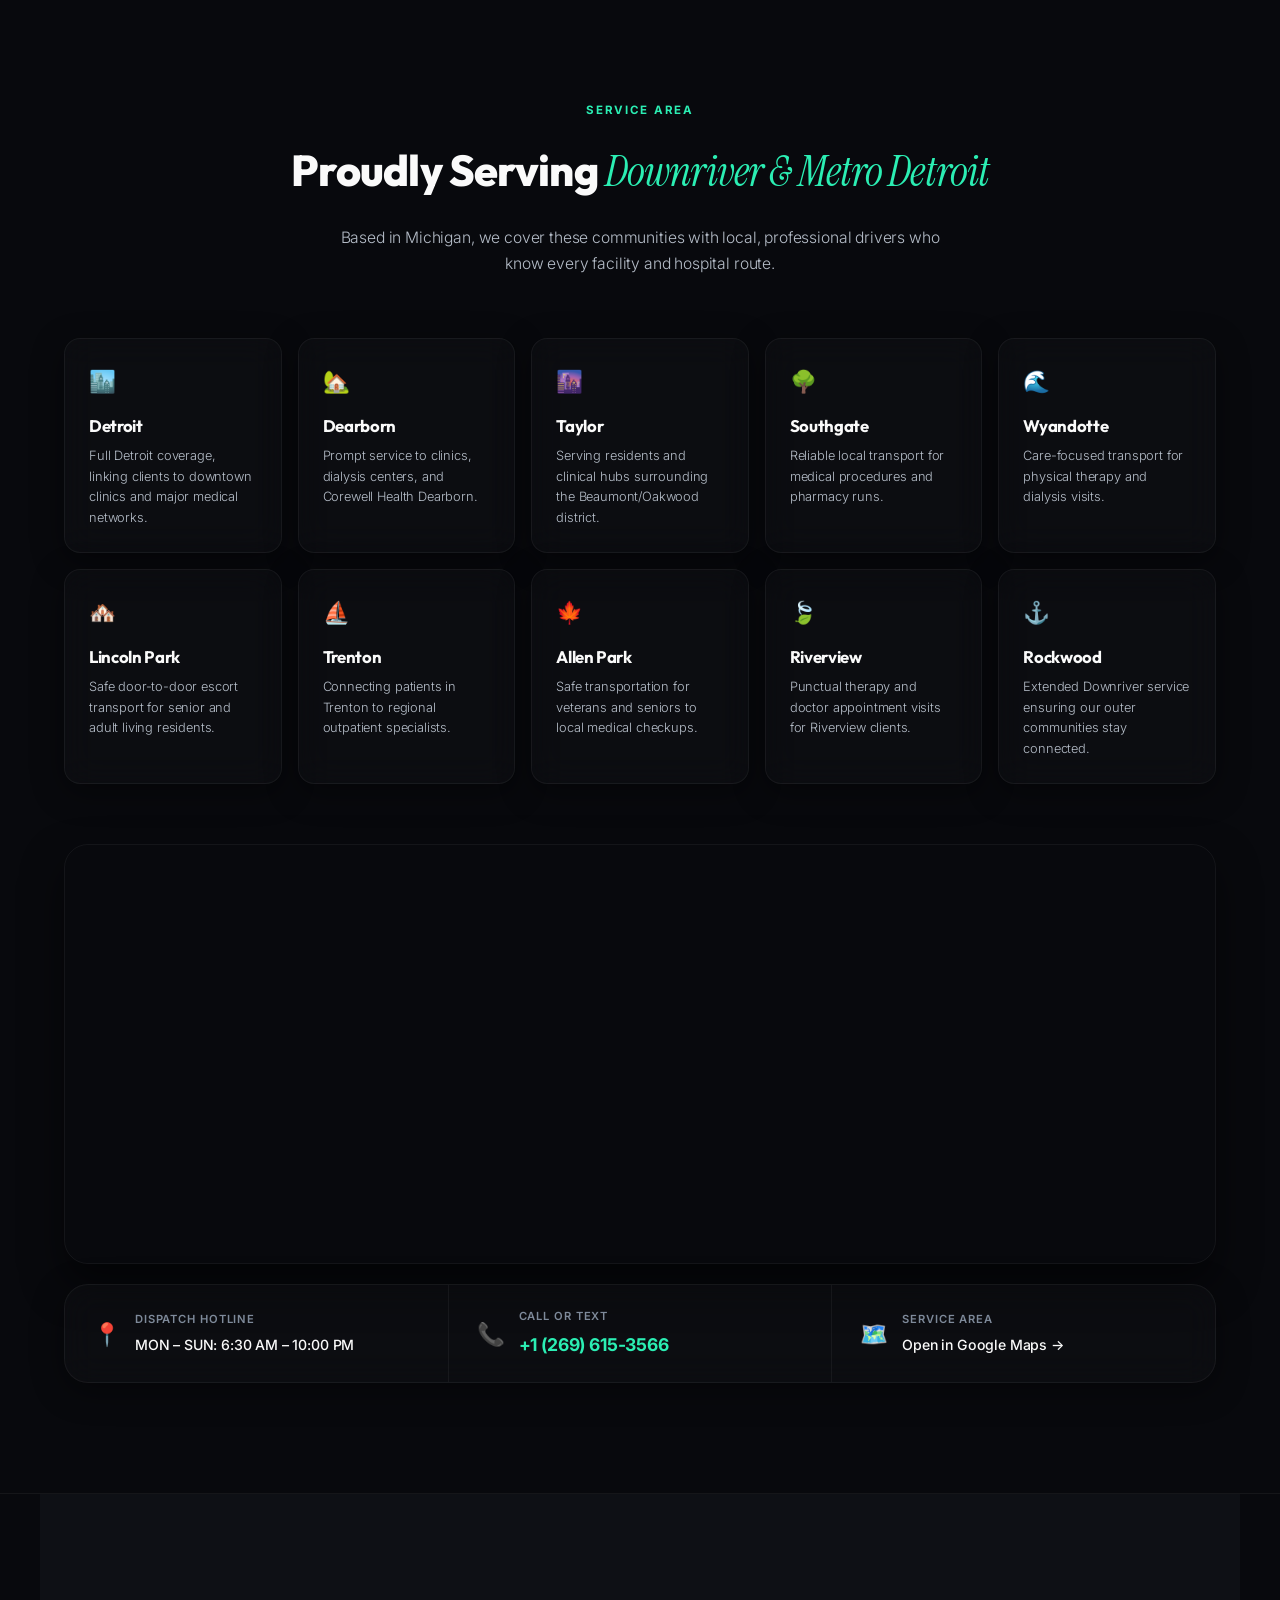
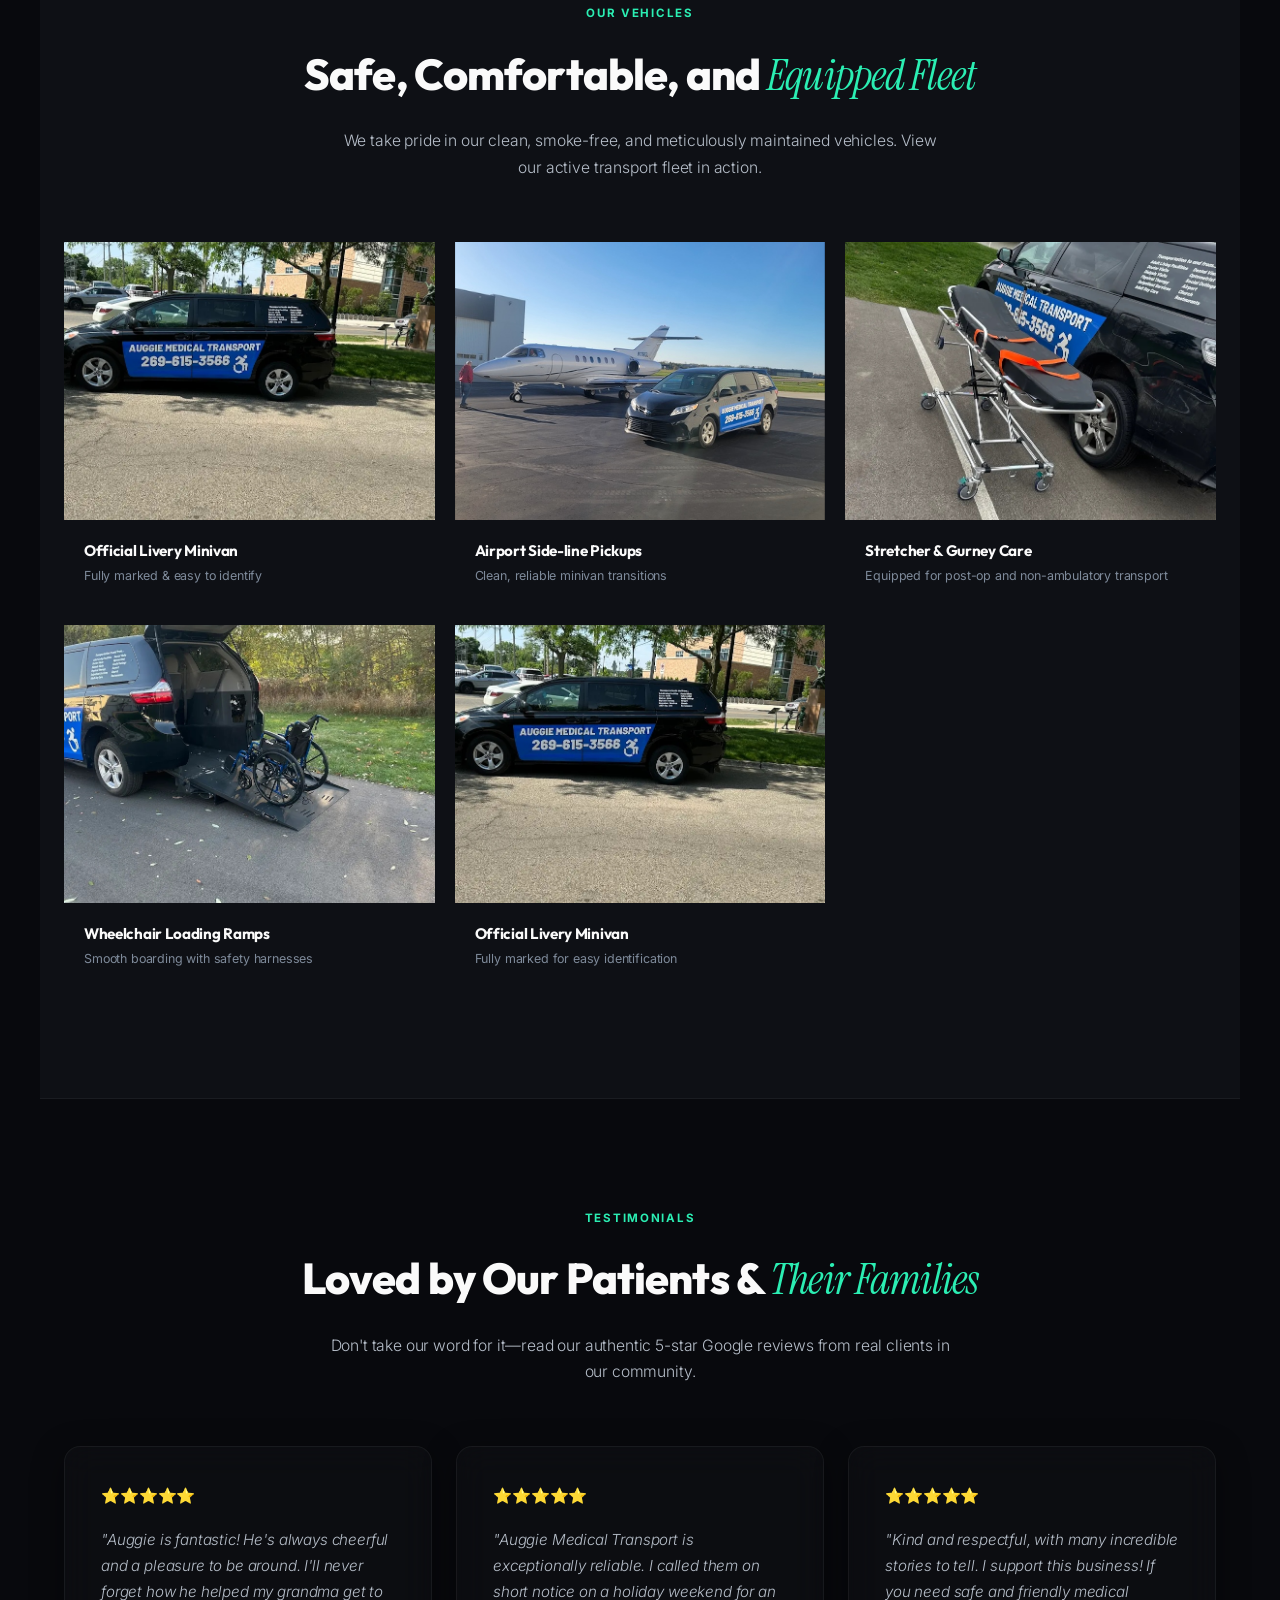
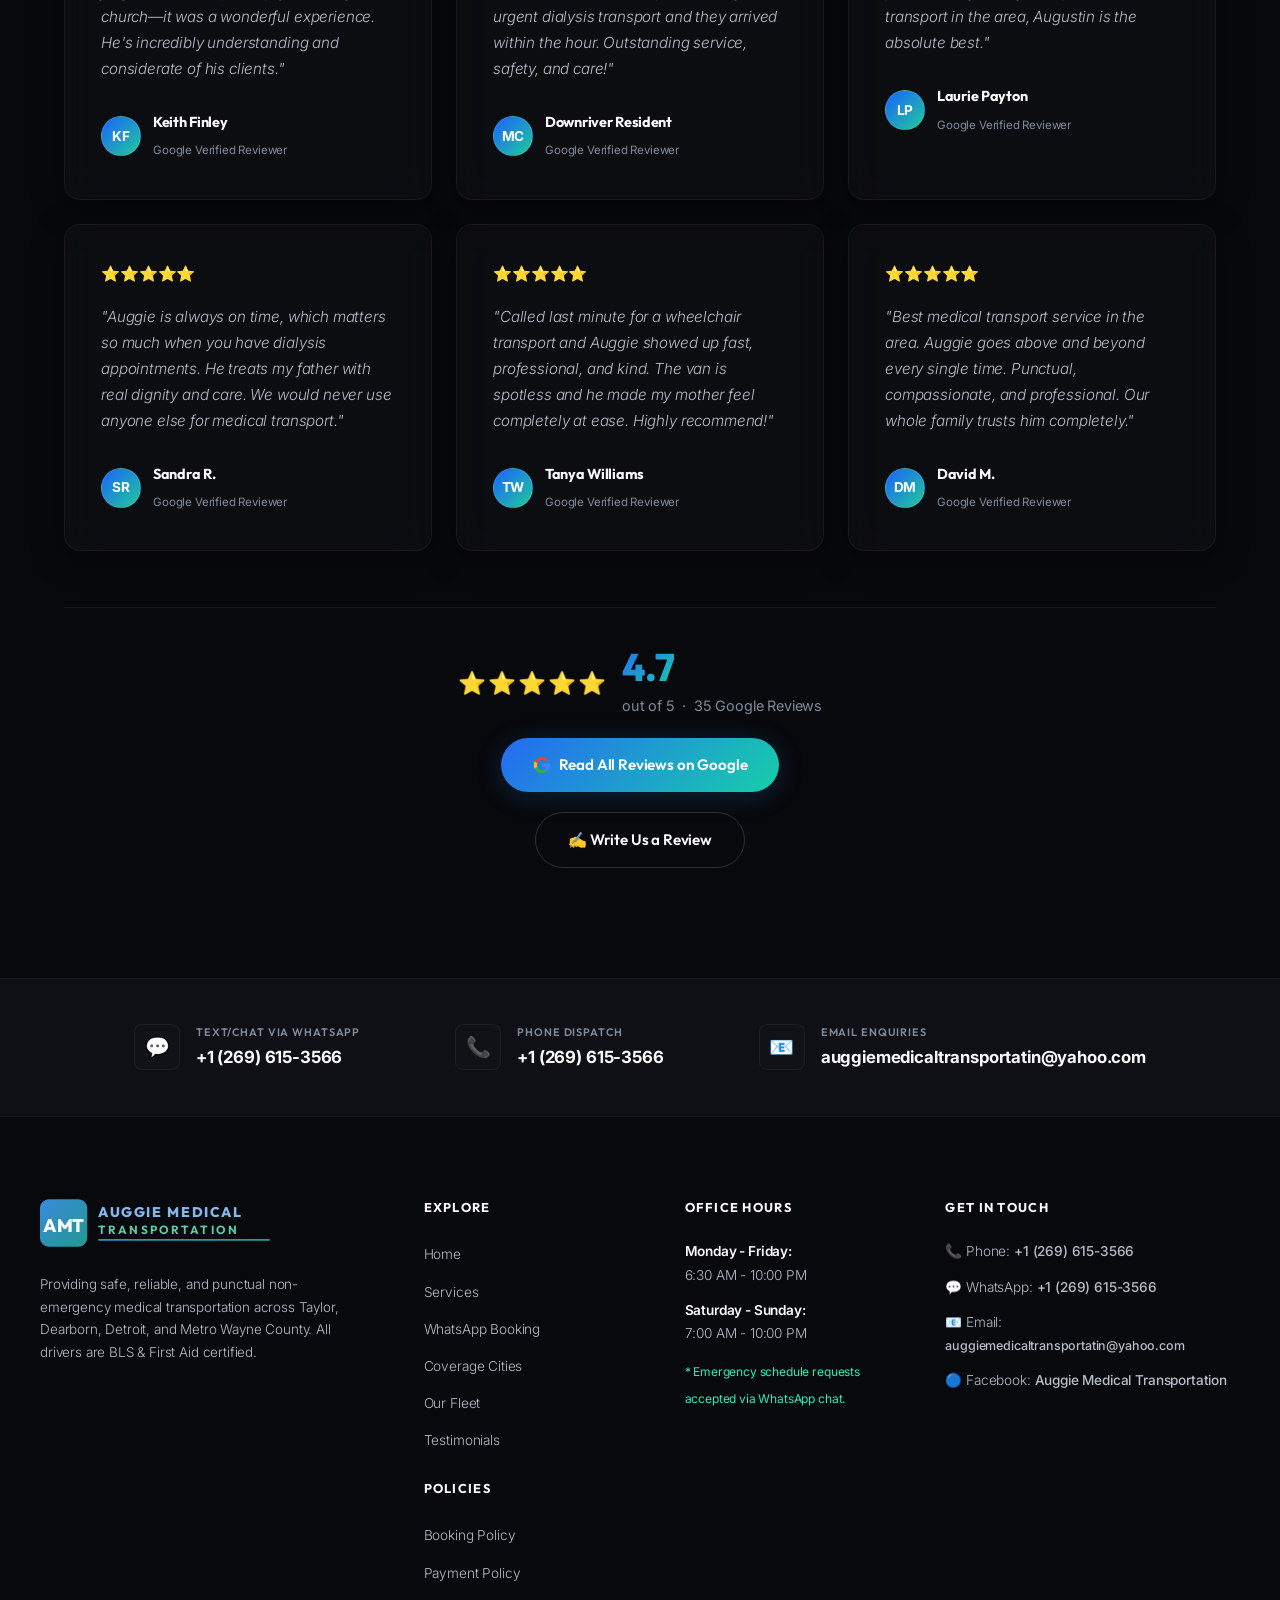
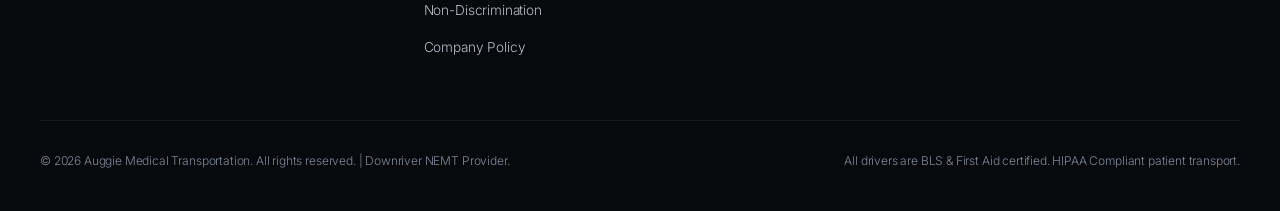
==== commit 4b6fbce0: "Update index.html" ====
--- a/index.html
+++ b/index.html
@@ -13,7 +13,7 @@
   <!-- Open Graph Meta Tags (for Social Media Sharing) -->
   <meta property="og:title" content="Auggie Medical Transportation — NEMT Services">
   <meta property="og:description" content="Safe, punctual, and reliable NEMT in Metro Detroit. Specialized wheelchair and ambulatory transport. BLS & First Aid certified drivers.">
- <meta property="og:image" content="assets/fleet_side.jpg">
+  <meta property="og:image" content="assets/logo.png">
   <meta property="og:type" content="website">
   
   <!-- Google Fonts: Outfit & Inter -->
@@ -640,6 +640,13 @@
           <li><a href="#fleet">Our Fleet</a></li>
           <li><a href="#reviews">Testimonials</a></li>
         </ul>
+        <h4 style="margin-top:24px;">Policies</h4>
+        <ul>
+          <li><a href="#policy-booking">Booking Policy</a></li>
+          <li><a href="#policy-payment">Payment Policy</a></li>
+          <li><a href="#policy-nondiscrimination">Non-Discrimination</a></li>
+          <li><a href="#policy-company">Company Policy</a></li>
+        </ul>
       </div>
       
       <div class="footer-hours">
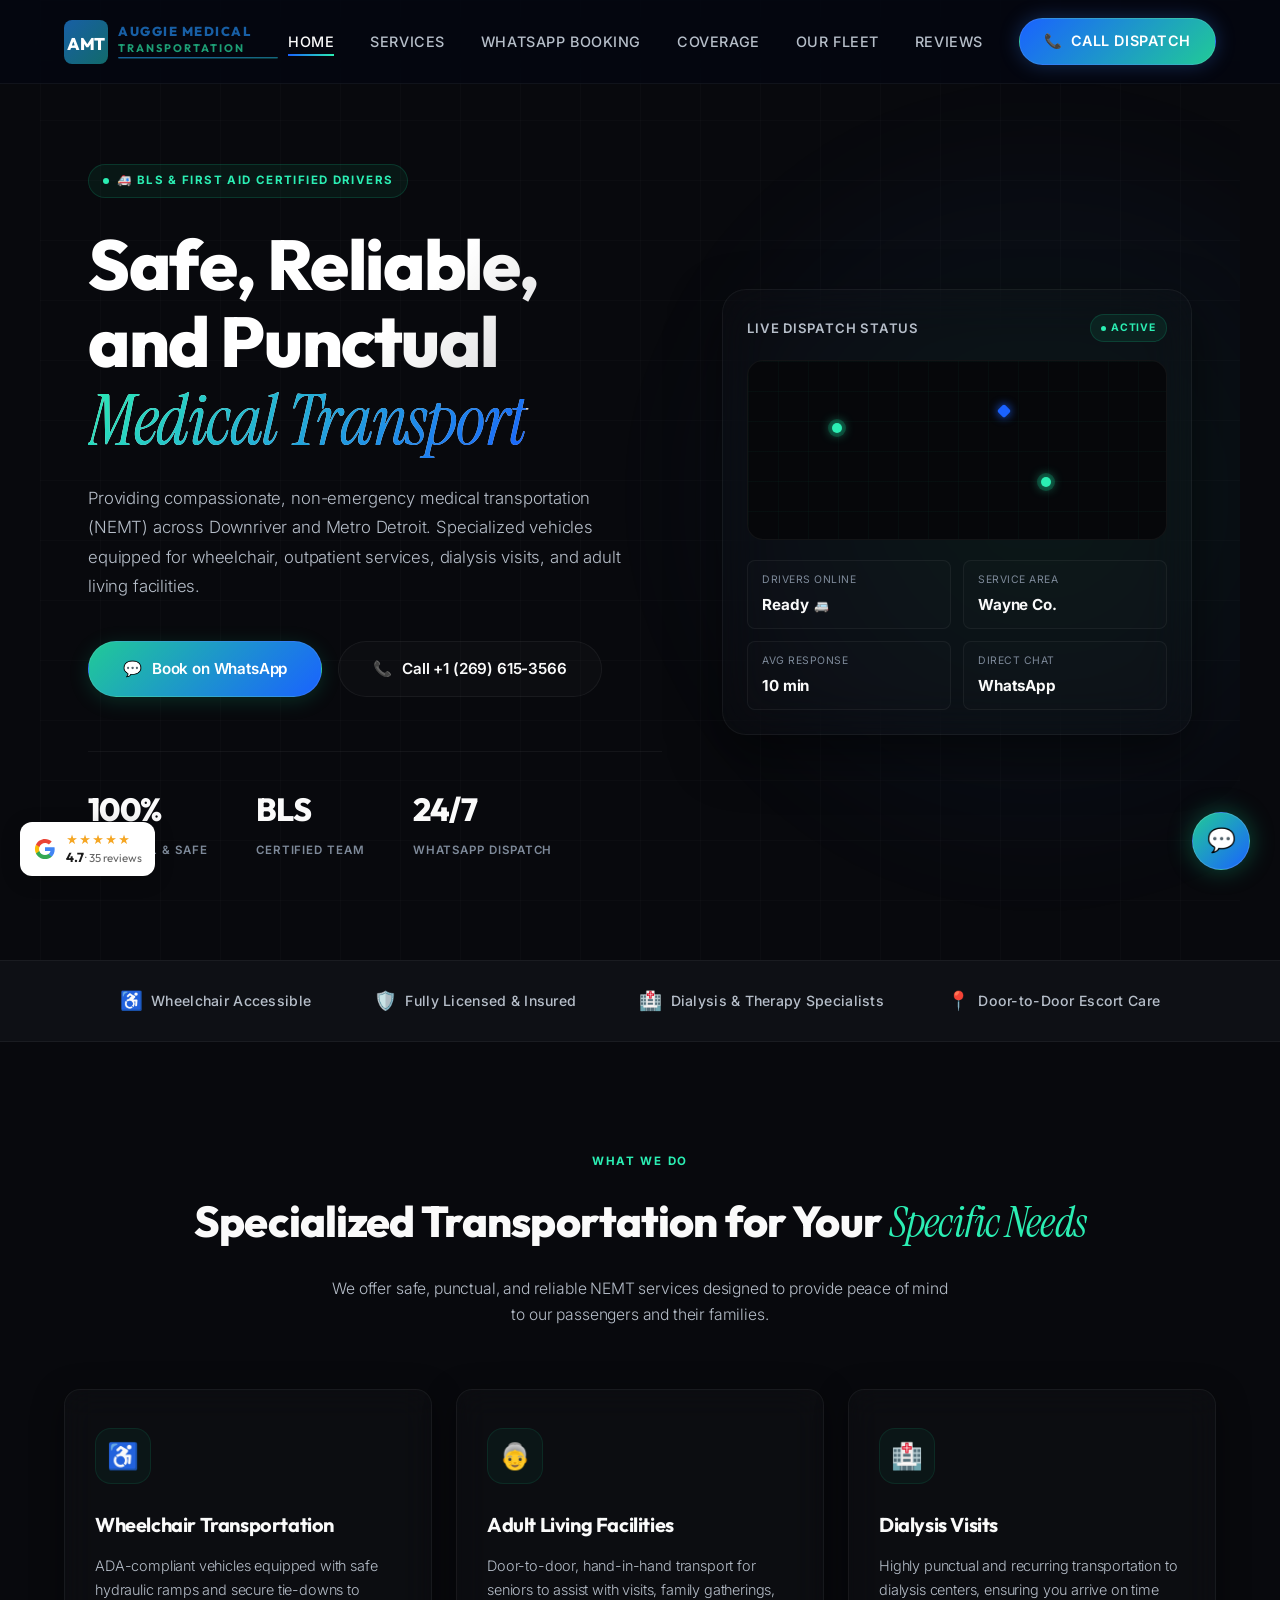
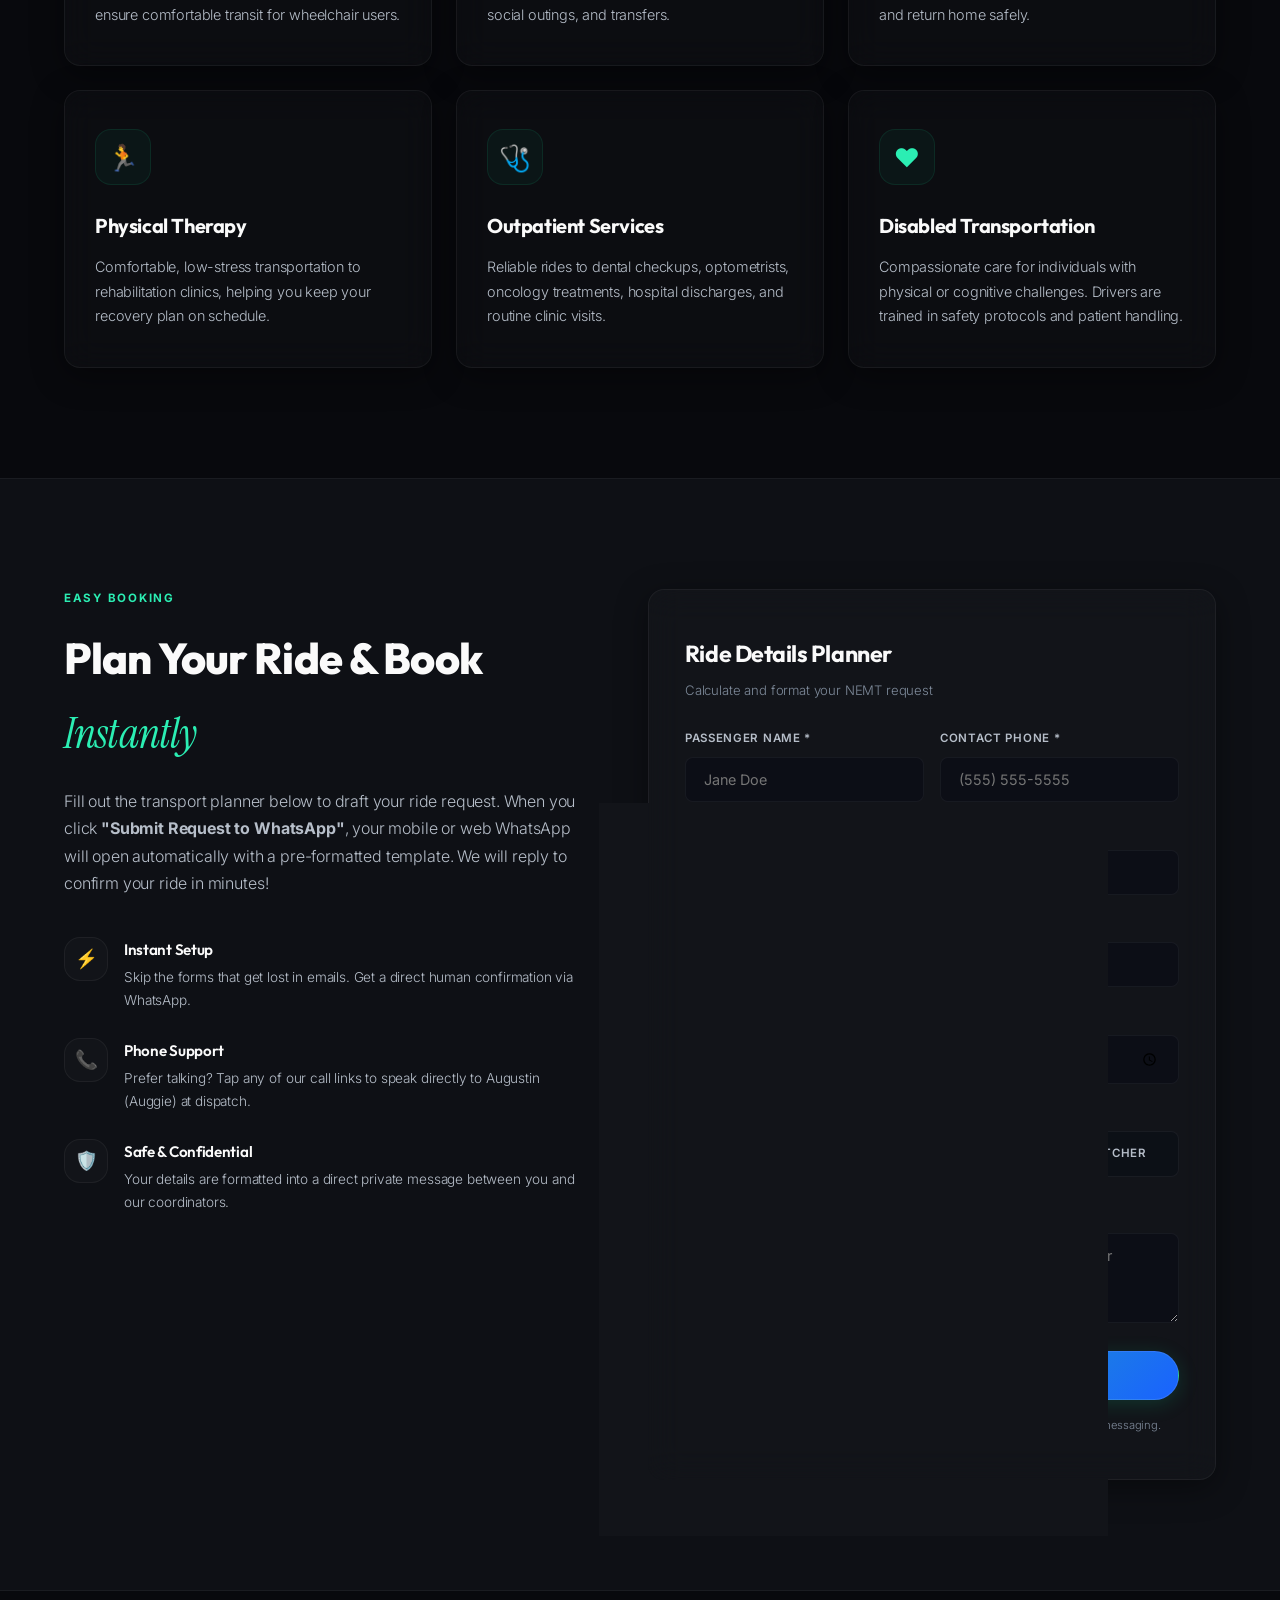
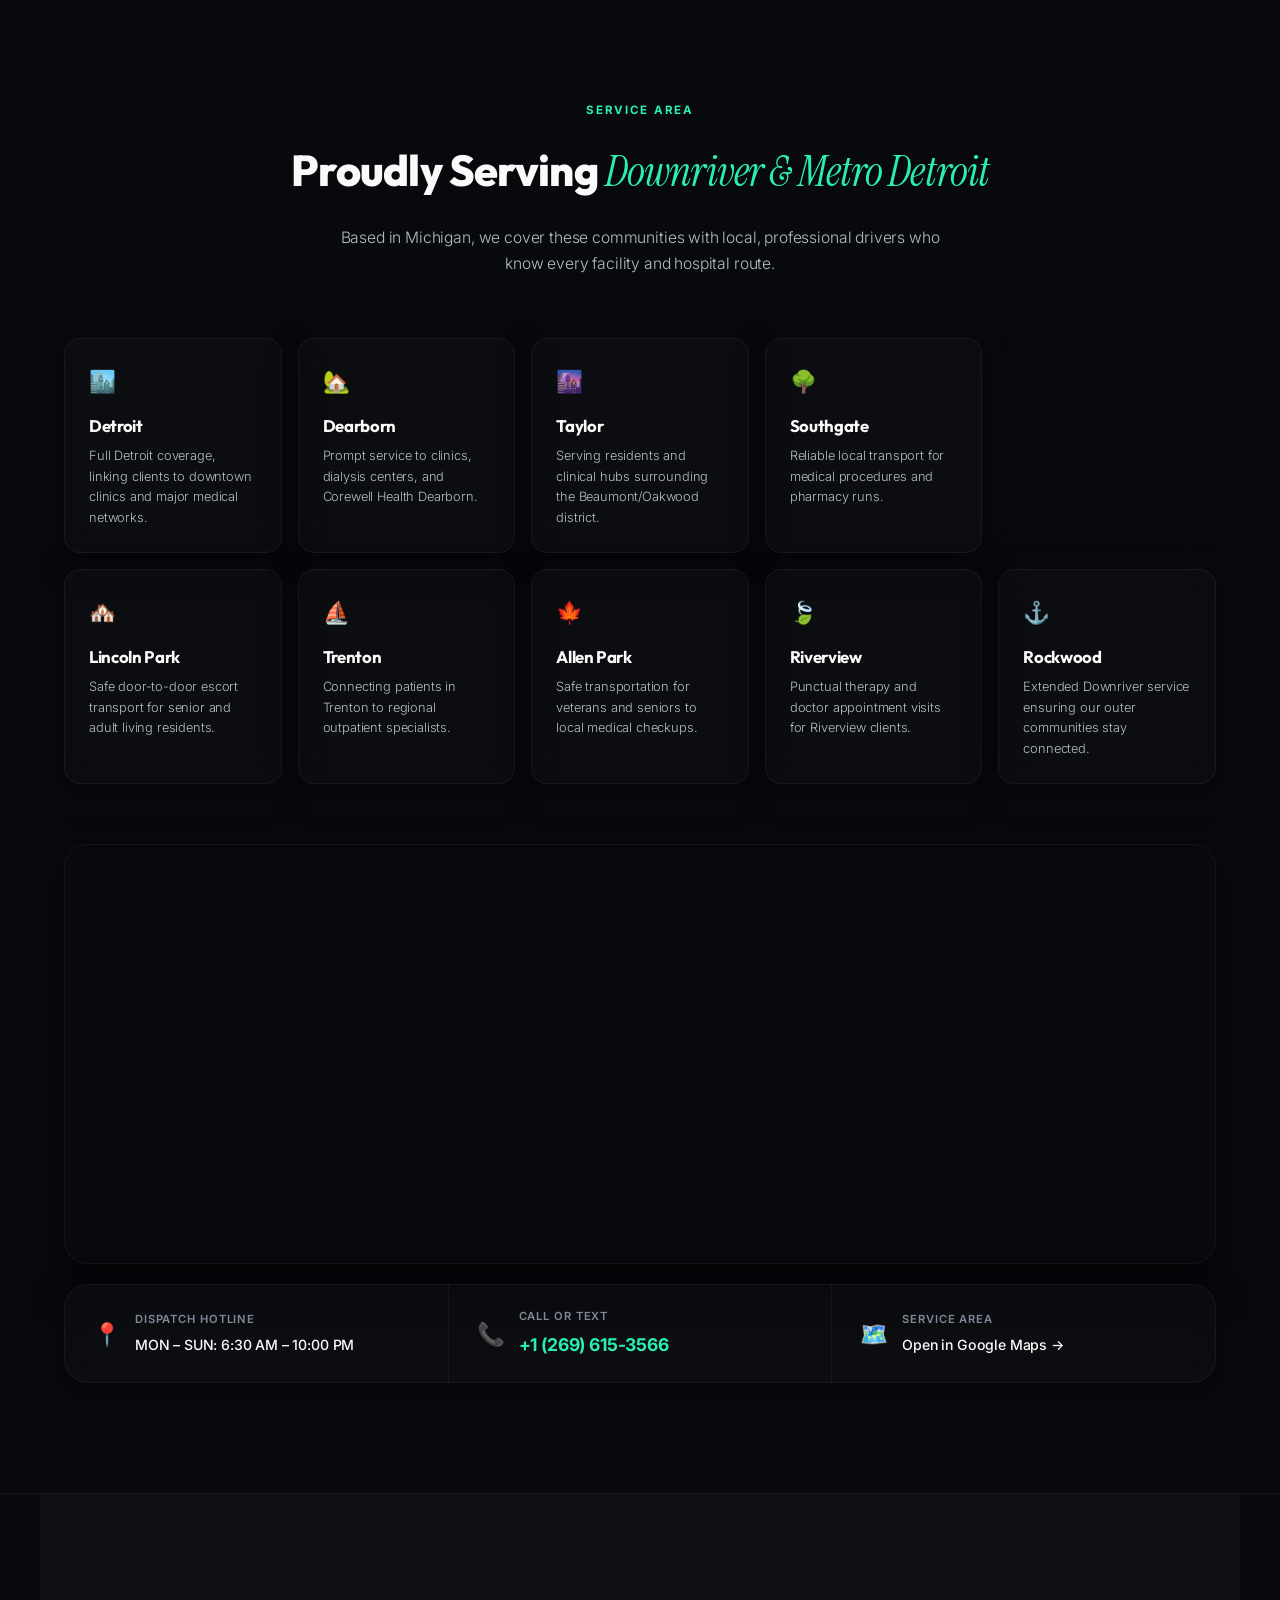
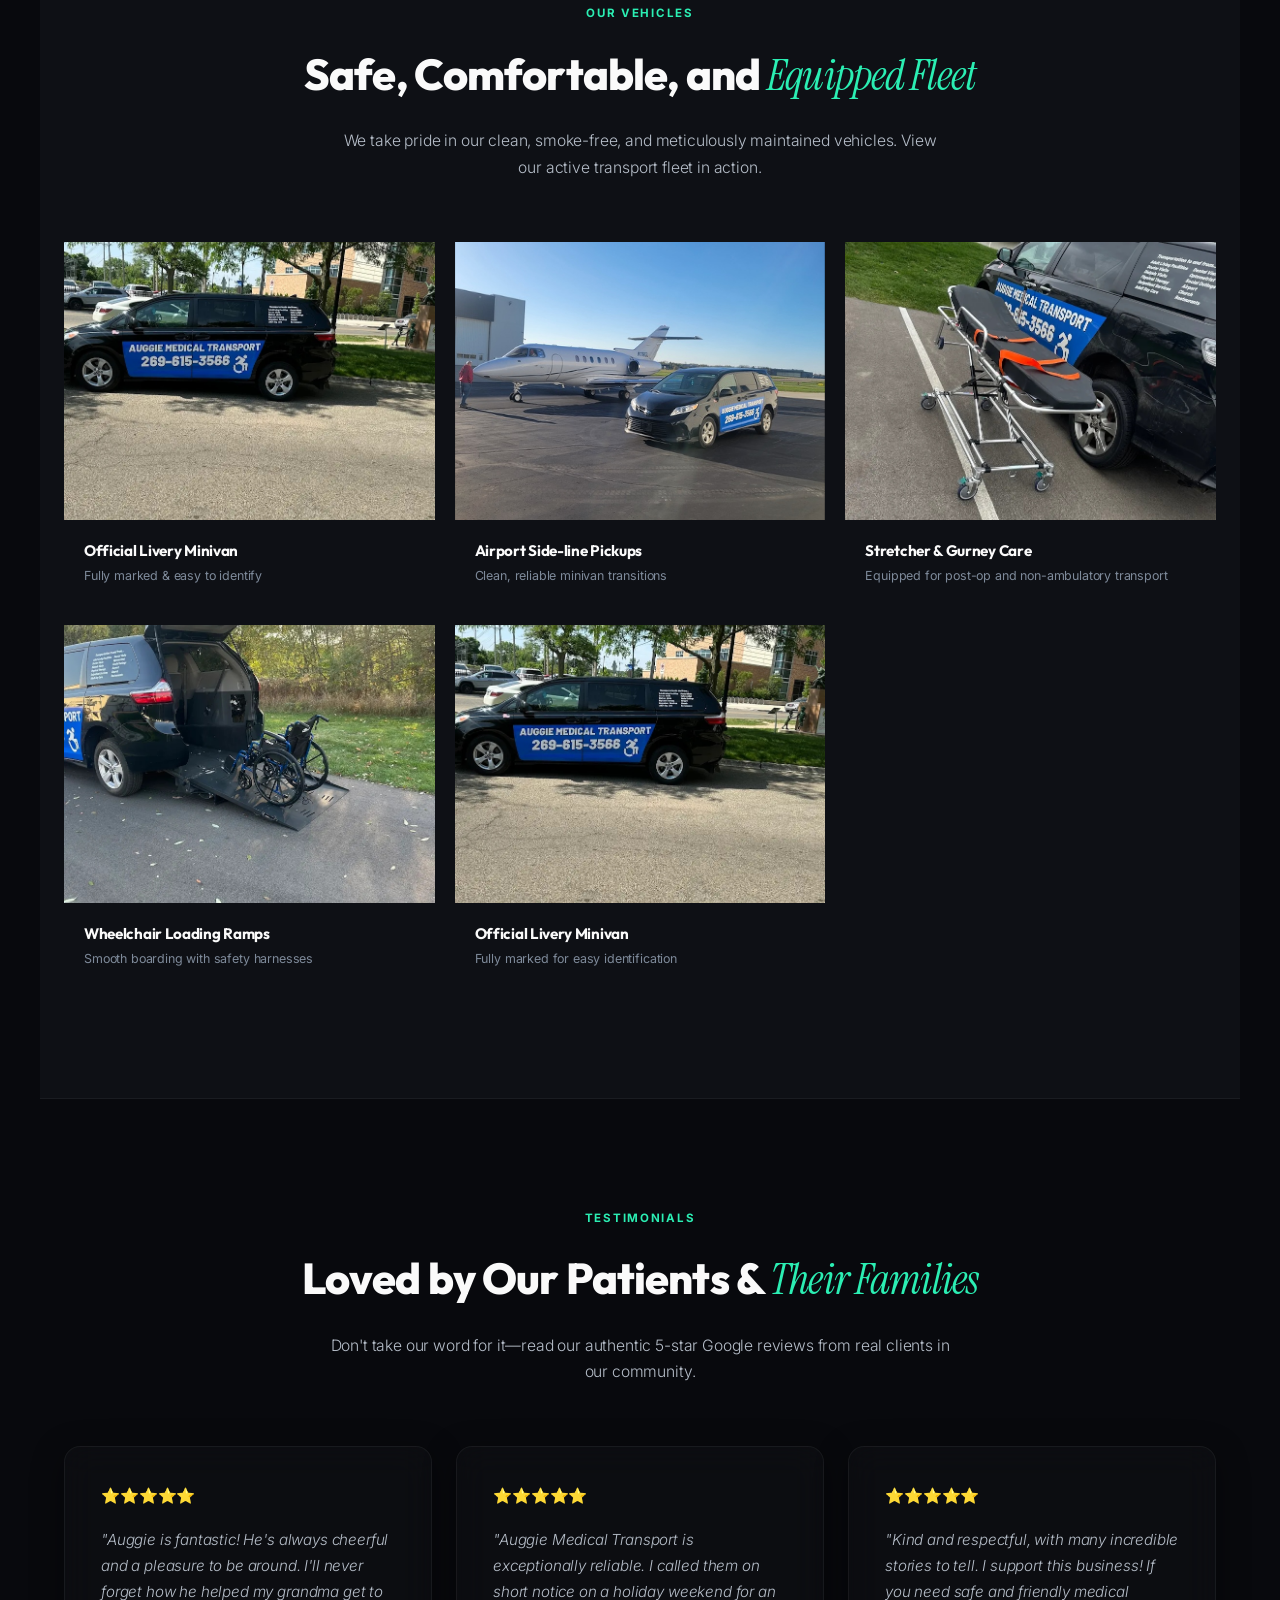
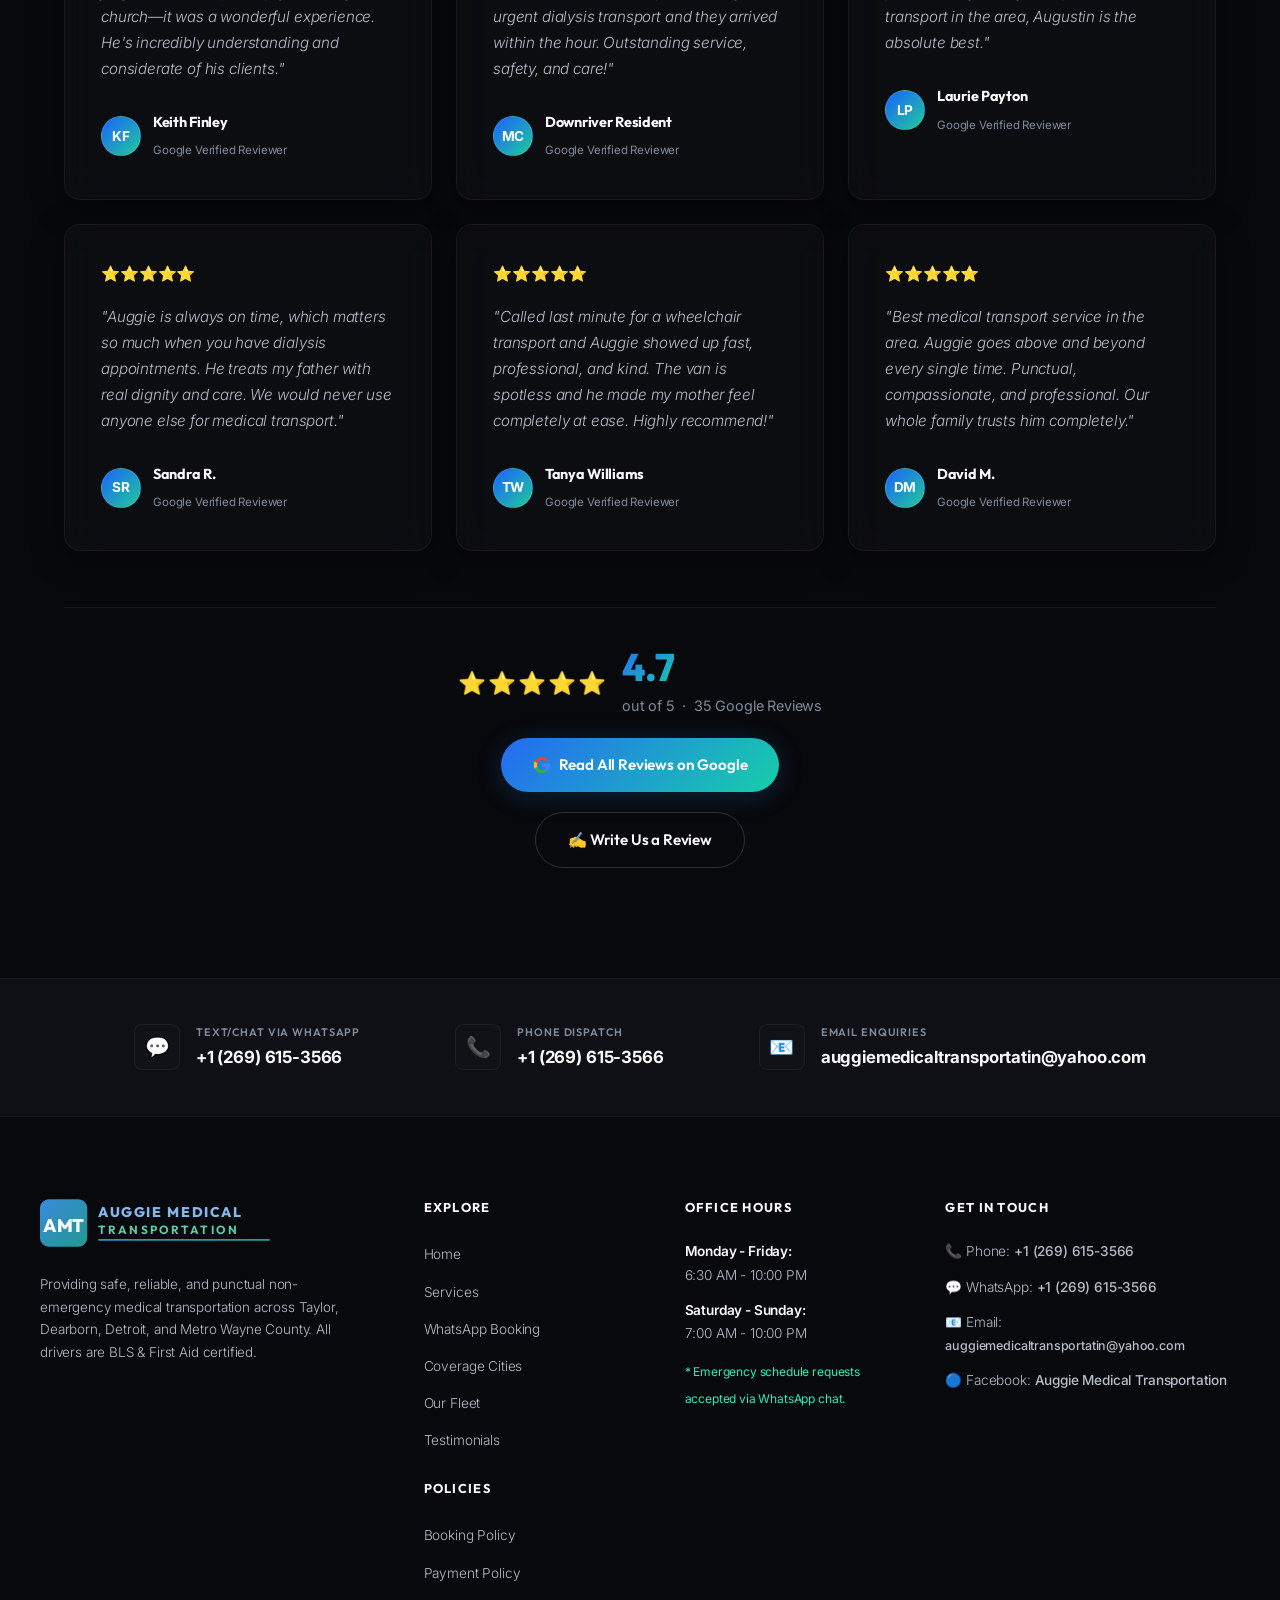
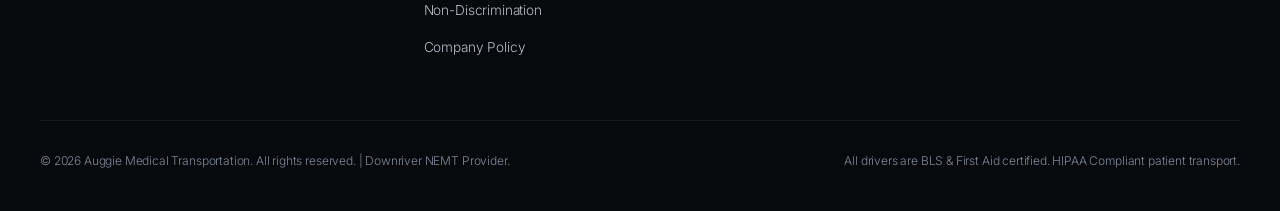
==== commit 738ee463: "Update index.html" ====
--- a/index.html
+++ b/index.html
@@ -642,10 +642,10 @@
         </ul>
         <h4 style="margin-top:24px;">Policies</h4>
         <ul>
-          <li><a href="#policy-booking">Booking Policy</a></li>
-          <li><a href="#policy-payment">Payment Policy</a></li>
-          <li><a href="#policy-nondiscrimination">Non-Discrimination</a></li>
-          <li><a href="#policy-company">Company Policy</a></li>
+          <li><a href="policy-booking.html">Booking Policy</a></li>
+          <li><a href="policy-payment.html">Payment Policy</a></li>
+          <li><a href="policy-nondiscrimination.html">Non-Discrimination</a></li>
+          <li><a href="policy-company.html">Company Policy</a></li>
         </ul>
       </div>
       
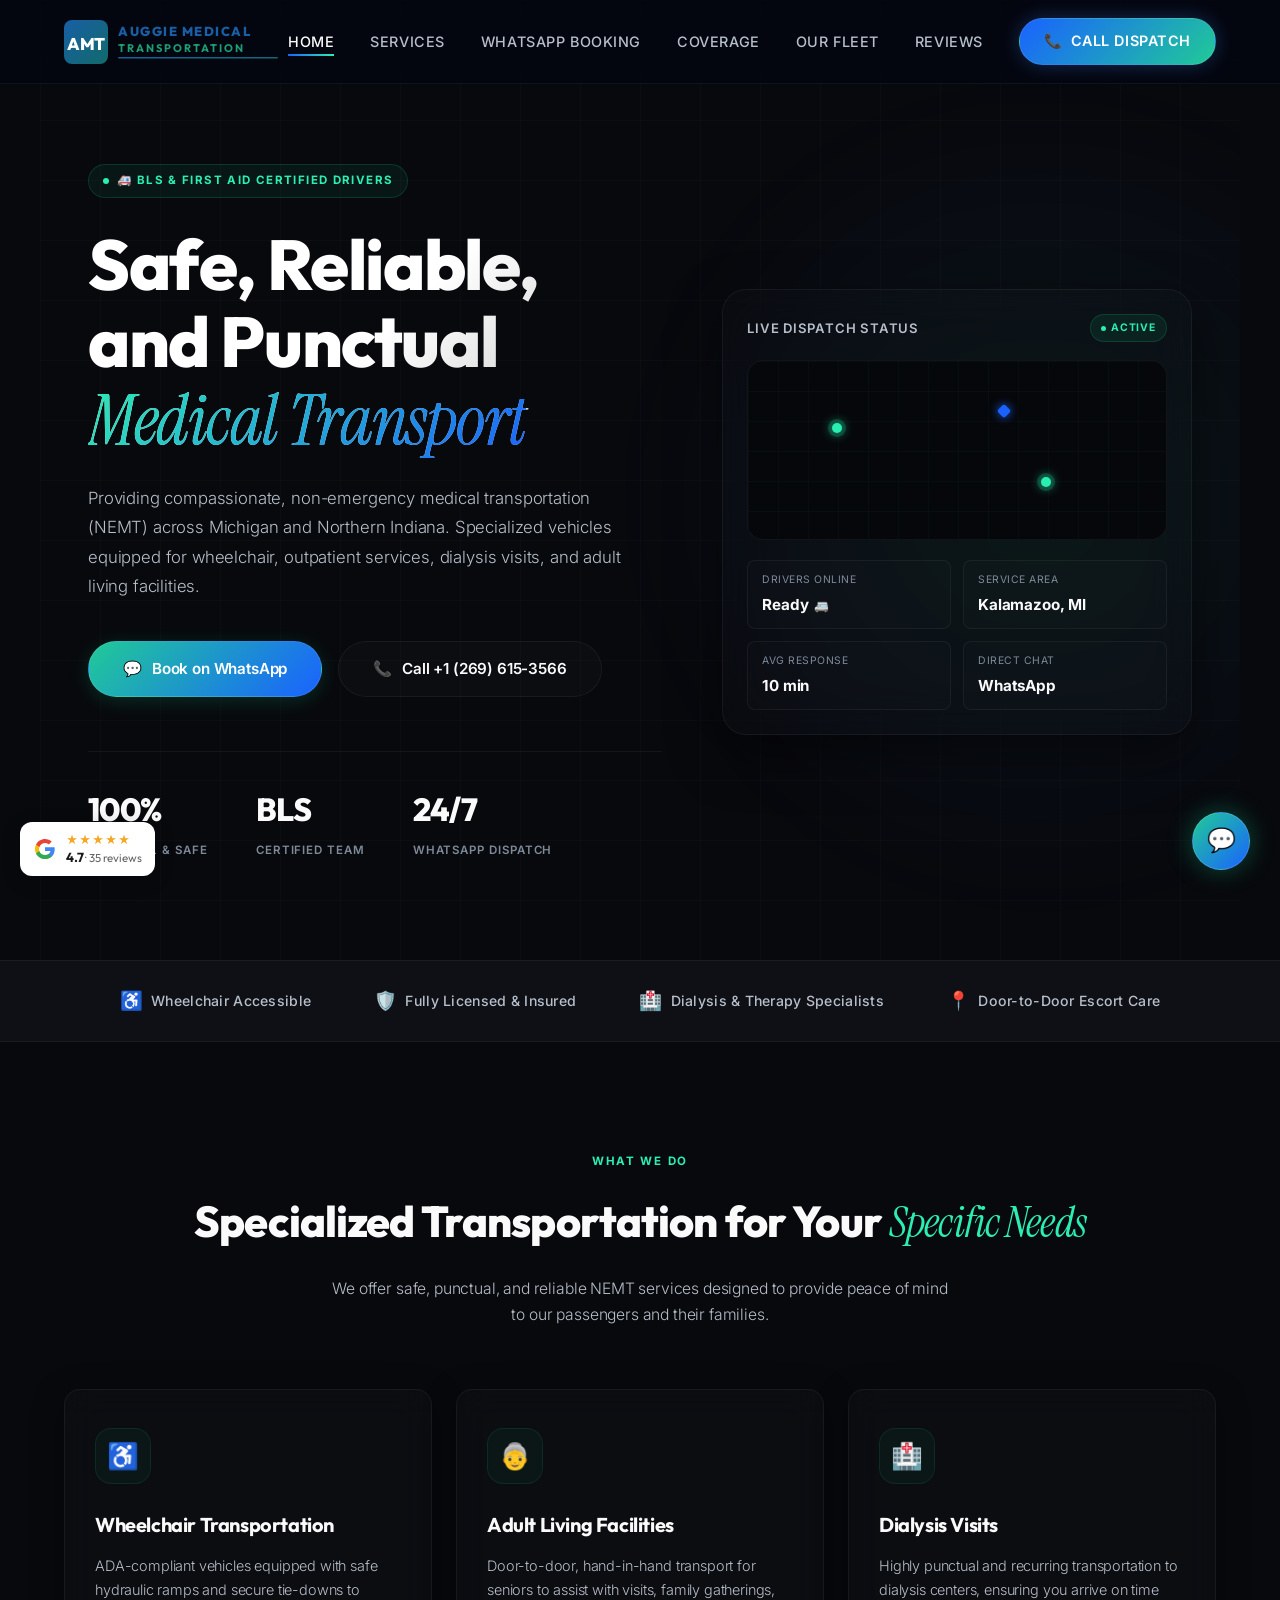
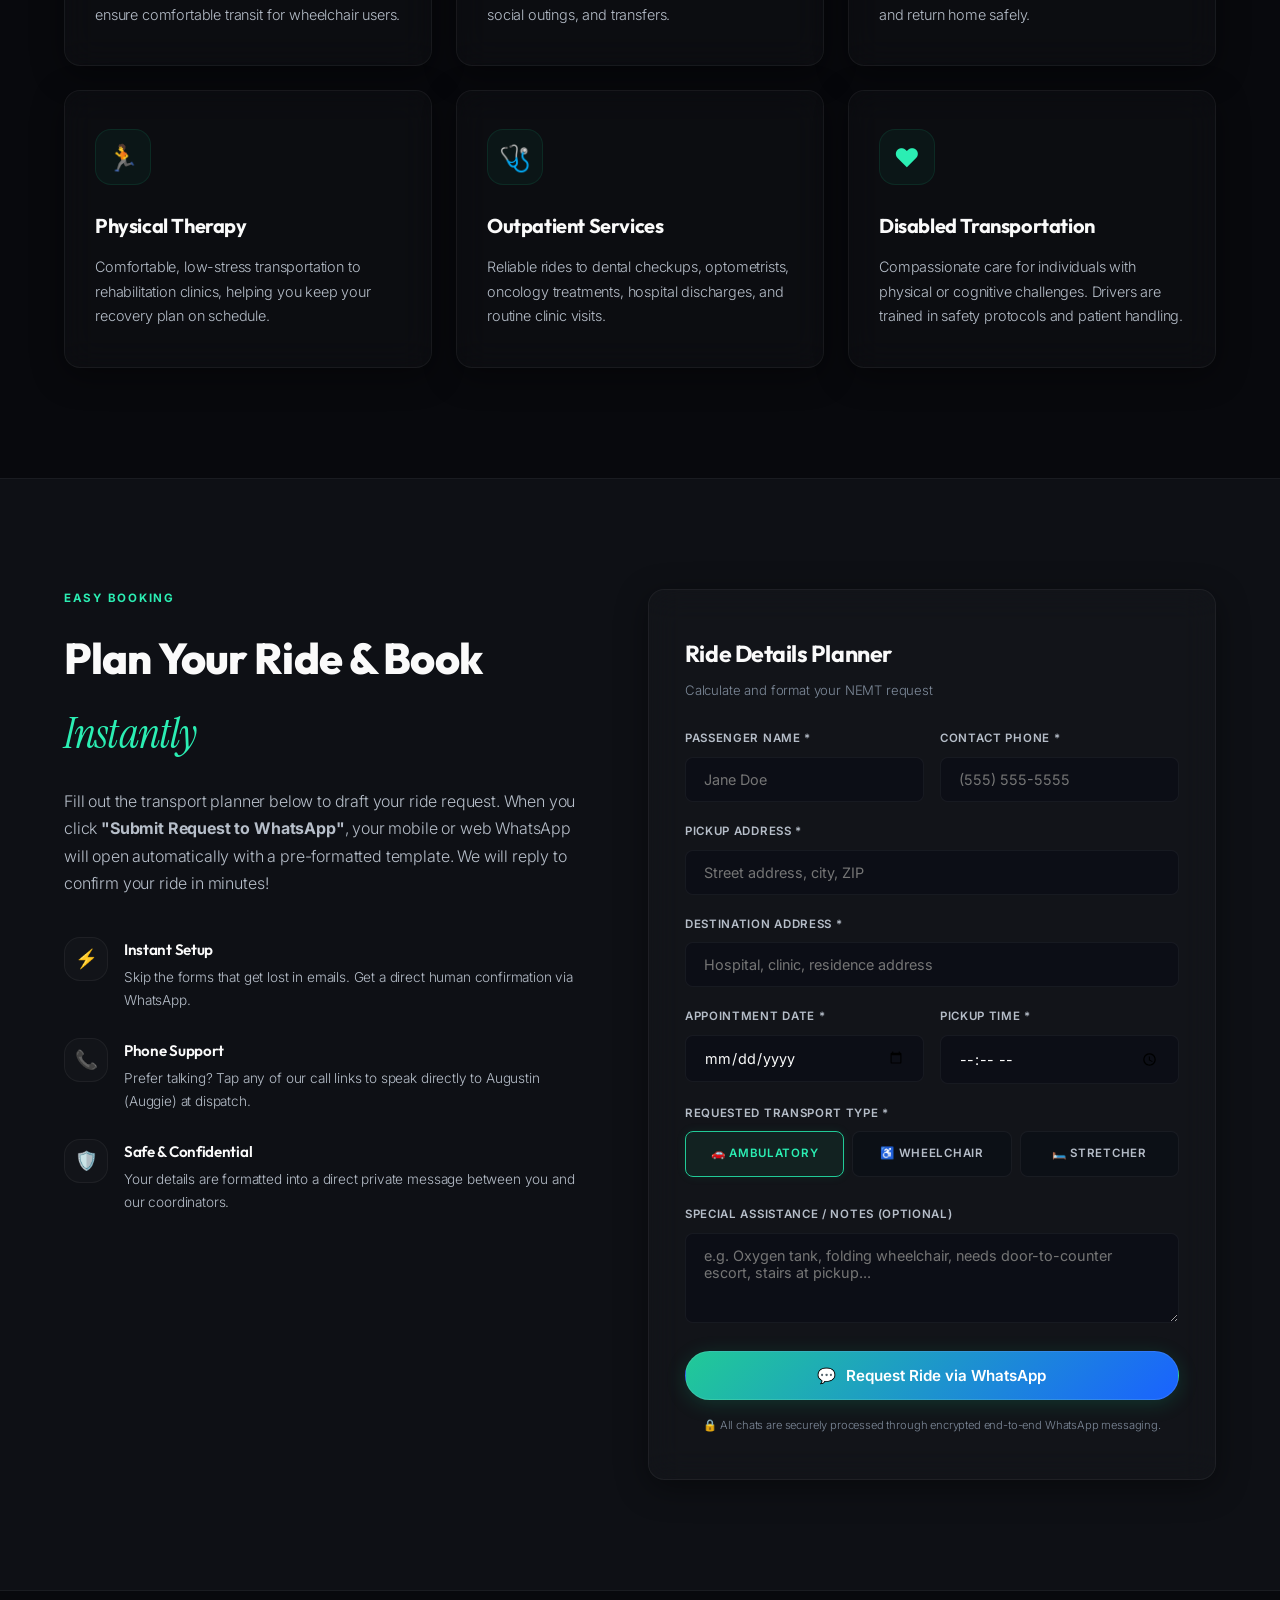
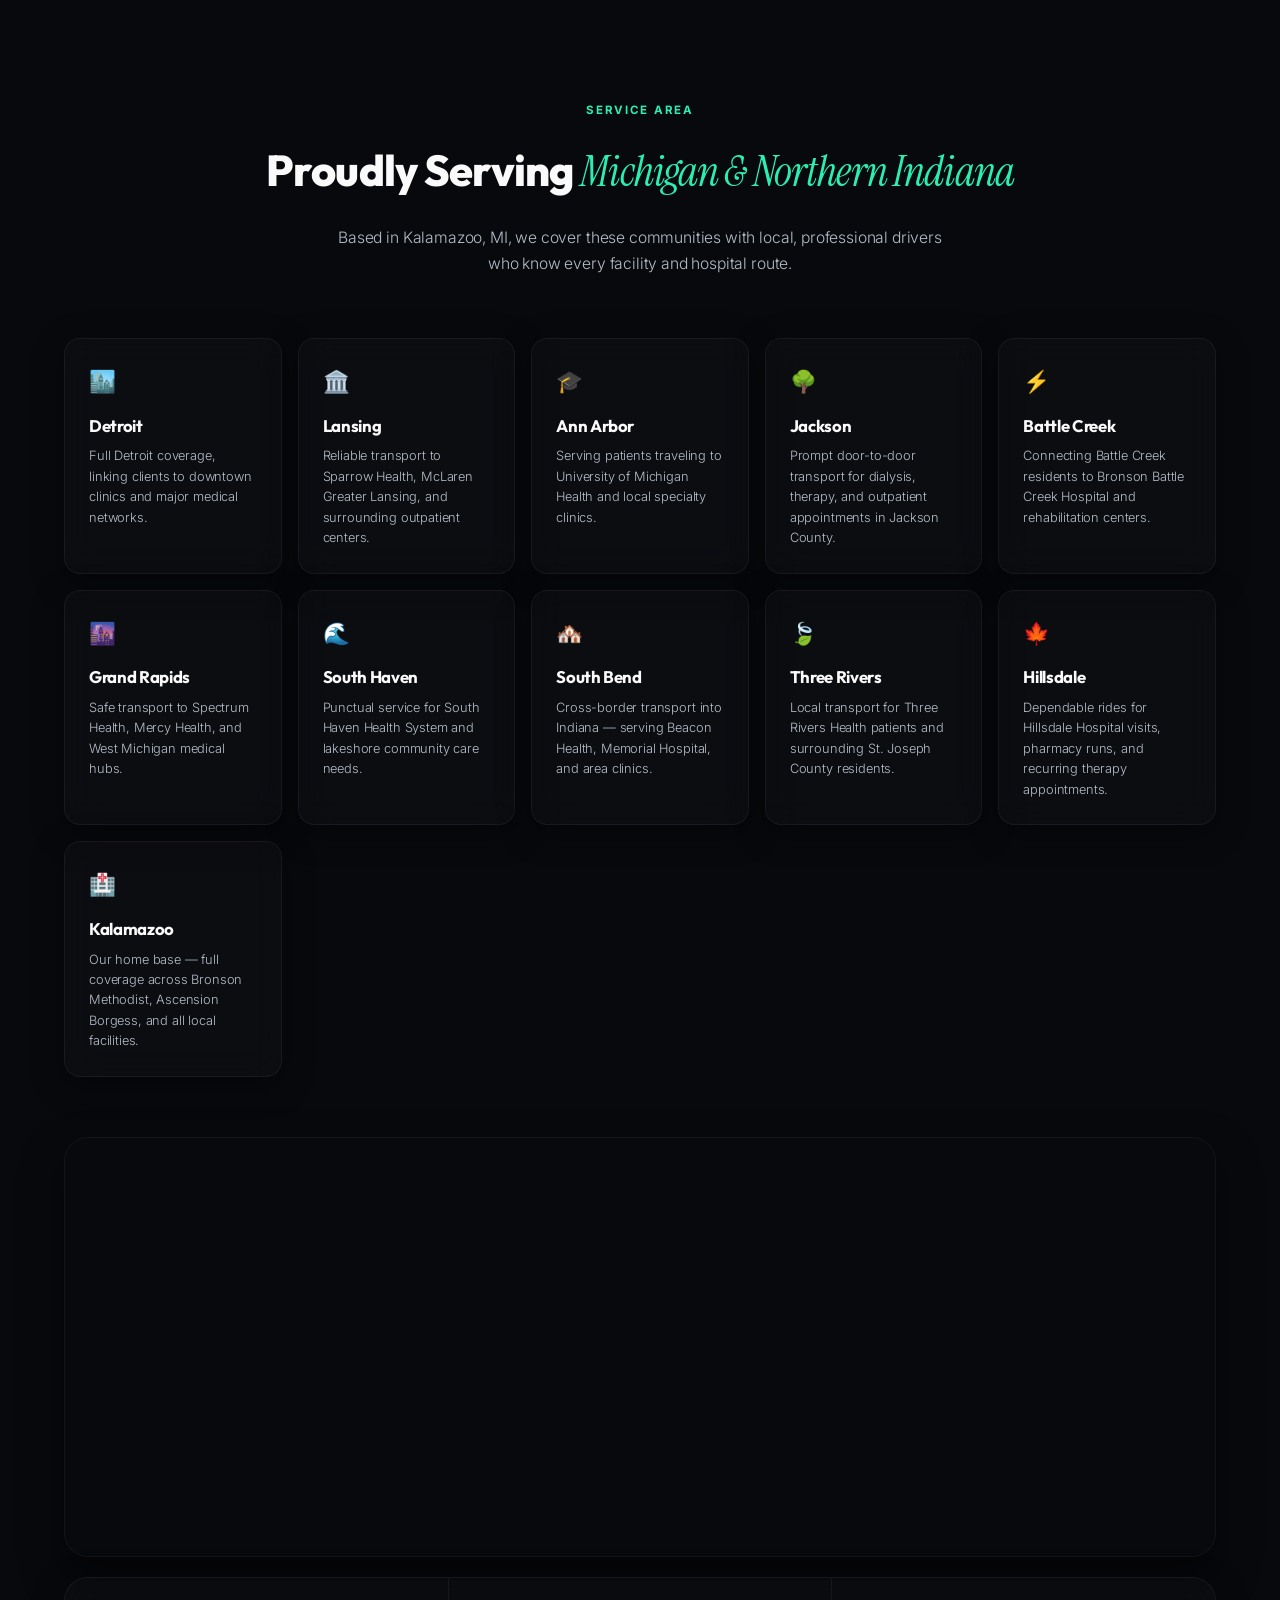
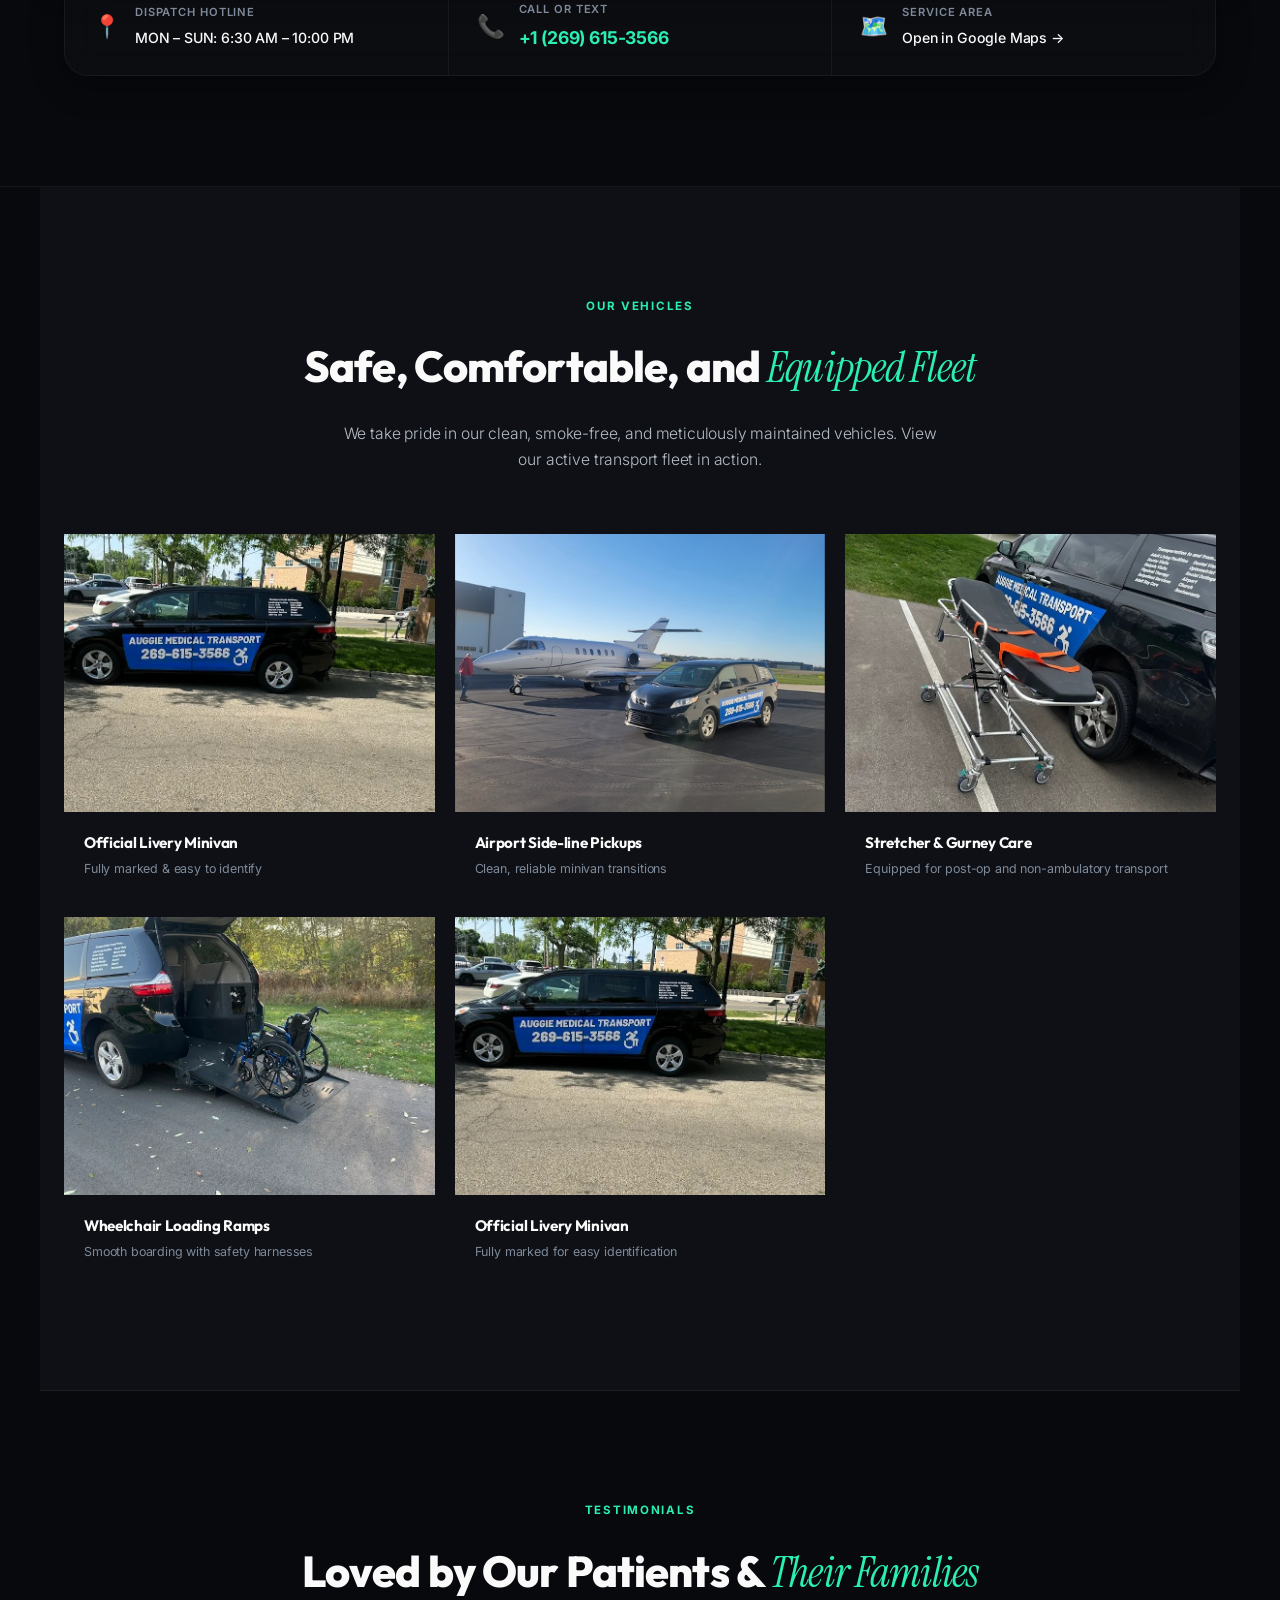
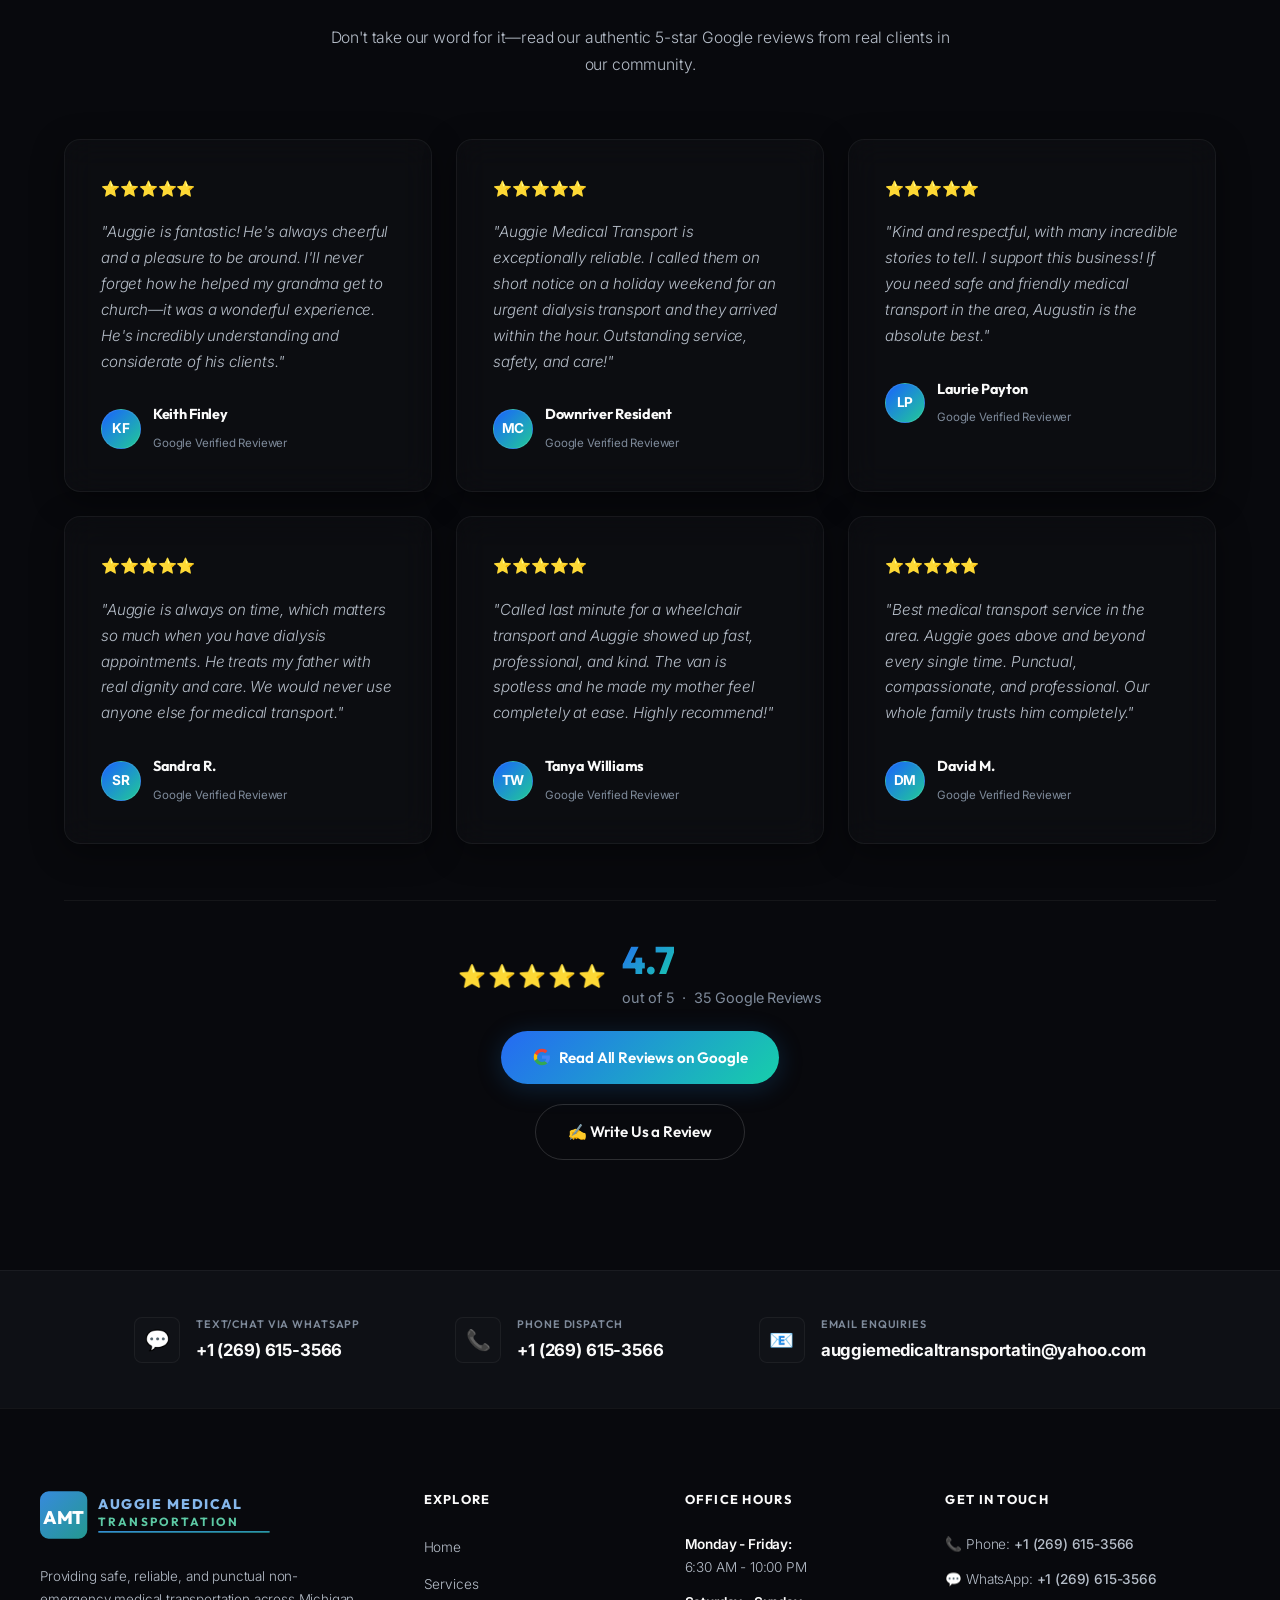
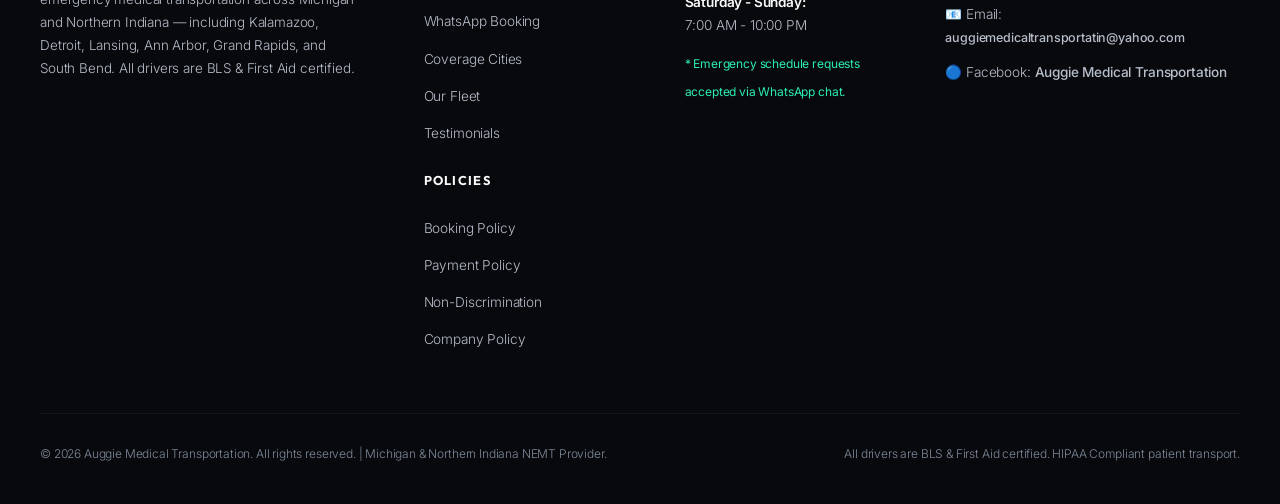
==== commit cb206fac: "Update index.html" ====
--- a/index.html
+++ b/index.html
@@ -3,11 +3,11 @@
 <head>
   <meta charset="UTF-8">
   <meta name="viewport" content="width=device-width, initial-scale=1.0">
-  <title>Auggie Medical Transportation — Safe, Punctual & Reliable NEMT Downriver & Detroit</title>
+  <title>Auggie Medical Transportation — Safe, Punctual &amp; Reliable NEMT Michigan &amp; Northern Indiana</title>
   
   <!-- SEO Meta Tags -->
-  <meta name="description" content="Safe, reliable, and punctual non-emergency medical transportation (NEMT) services in Dearborn, Taylor, Detroit, and surrounding Downriver areas. BLS & First Aid certified drivers. Specialized in wheelchair transport, dialysis visits, physical therapy, and outpatient care.">
-  <meta name="keywords" content="medical transportation, NEMT, wheelchair transport, dialysis visits, physical therapy transport, outpatient transportation, Taylor MI, Dearborn MI, Detroit NEMT, Downriver medical transport, safe senior transit">
+  <meta name="description" content="Safe, reliable, and punctual non-emergency medical transportation (NEMT) services across Michigan and Northern Indiana — including Kalamazoo, Detroit, Lansing, Ann Arbor, Grand Rapids, South Bend, and more. BLS &amp; First Aid certified drivers. Specialized in wheelchair transport, dialysis visits, physical therapy, and outpatient care.">
+  <meta name="keywords" content="medical transportation, NEMT, wheelchair transport, dialysis visits, physical therapy transport, outpatient transportation, Kalamazoo MI, Detroit MI, Lansing MI, Ann Arbor MI, Grand Rapids MI, South Bend IN, Michigan NEMT, Northern Indiana medical transport, safe senior transit">
   <meta name="author" content="Auggie Medical Transportation">
   
   <!-- Open Graph Meta Tags (for Social Media Sharing) -->
@@ -80,7 +80,7 @@
         </div>
         <h1>Safe, Reliable, and Punctual <em>Medical Transport</em></h1>
         <p class="hero-subtext">
-          Providing compassionate, non-emergency medical transportation (NEMT) across Downriver and Metro Detroit. Specialized vehicles equipped for wheelchair, outpatient services, dialysis visits, and adult living facilities.
+          Providing compassionate, non-emergency medical transportation (NEMT) across Michigan and Northern Indiana. Specialized vehicles equipped for wheelchair, outpatient services, dialysis visits, and adult living facilities.
         </p>
         
         <div class="hero-actions">
@@ -127,7 +127,7 @@
             </div>
             <div class="info-chip">
               <span class="chip-lbl">Service Area</span>
-              <span class="chip-val">Wayne Co.</span>
+              <span class="chip-val">Kalamazoo, MI</span>
             </div>
             <div class="info-chip">
               <span class="chip-lbl">Avg Response</span>
@@ -298,8 +298,8 @@
     <div class="coverage-container">
       <div class="section-header inverted">
         <span class="section-label">Service Area</span>
-        <h2>Proudly Serving <em>Downriver &amp; Metro Detroit</em></h2>
-        <p class="section-desc">Based in Michigan, we cover these communities with local, professional drivers who know every facility and hospital route.</p>
+        <h2>Proudly Serving <em>Michigan &amp; Northern Indiana</em></h2>
+        <p class="section-desc">Based in Kalamazoo, MI, we cover these communities with local, professional drivers who know every facility and hospital route.</p>
       </div>
       
       <div class="coverage-grid">
@@ -309,55 +309,60 @@
           <p>Full Detroit coverage, linking clients to downtown clinics and major medical networks.</p>
         </div>
         <div class="city-card glass-card">
-          <span class="city-icon">🏡</span>
-          <h4>Dearborn</h4>
-          <p>Prompt service to clinics, dialysis centers, and Corewell Health Dearborn.</p>
+          <span class="city-icon">🏛️</span>
+          <h4>Lansing</h4>
+          <p>Reliable transport to Sparrow Health, McLaren Greater Lansing, and surrounding outpatient centers.</p>
+        </div>
+        <div class="city-card glass-card">
+          <span class="city-icon">🎓</span>
+          <h4>Ann Arbor</h4>
+          <p>Serving patients traveling to University of Michigan Health and local specialty clinics.</p>
+        </div>
+        <div class="city-card glass-card">
+          <span class="city-icon">🌳</span>
+          <h4>Jackson</h4>
+          <p>Prompt door-to-door transport for dialysis, therapy, and outpatient appointments in Jackson County.</p>
+        </div>
+        <div class="city-card glass-card">
+          <span class="city-icon">⚡</span>
+          <h4>Battle Creek</h4>
+          <p>Connecting Battle Creek residents to Bronson Battle Creek Hospital and rehabilitation centers.</p>
         </div>
         <div class="city-card glass-card">
           <span class="city-icon">🌆</span>
-          <h4>Taylor</h4>
-          <p>Serving residents and clinical hubs surrounding the Beaumont/Oakwood district.</p>
-        </div>
-        <div class="city-card glass-card">
-          <span class="city-icon">🌳</span>
-          <h4>Southgate</h4>
-          <p>Reliable local transport for medical procedures and pharmacy runs.</p>
+          <h4>Grand Rapids</h4>
+          <p>Safe transport to Spectrum Health, Mercy Health, and West Michigan medical hubs.</p>
         </div>
         <div class="city-card glass-card">
           <span class="city-icon">🌊</span>
-          <h4>Wyandotte</h4>
-          <p>Care-focused transport for physical therapy and dialysis visits.</p>
+          <h4>South Haven</h4>
+          <p>Punctual service for South Haven Health System and lakeshore community care needs.</p>
         </div>
         <div class="city-card glass-card">
           <span class="city-icon">🏘️</span>
-          <h4>Lincoln Park</h4>
-          <p>Safe door-to-door escort transport for senior and adult living residents.</p>
-        </div>
-        <div class="city-card glass-card">
-          <span class="city-icon">⛵</span>
-          <h4>Trenton</h4>
-          <p>Connecting patients in Trenton to regional outpatient specialists.</p>
+          <h4>South Bend</h4>
+          <p>Cross-border transport into Indiana — serving Beacon Health, Memorial Hospital, and area clinics.</p>
+        </div>
+        <div class="city-card glass-card">
+          <span class="city-icon">🍃</span>
+          <h4>Three Rivers</h4>
+          <p>Local transport for Three Rivers Health patients and surrounding St. Joseph County residents.</p>
         </div>
         <div class="city-card glass-card">
           <span class="city-icon">🍁</span>
-          <h4>Allen Park</h4>
-          <p>Safe transportation for veterans and seniors to local medical checkups.</p>
-        </div>
-        <div class="city-card glass-card">
-          <span class="city-icon">🍃</span>
-          <h4>Riverview</h4>
-          <p>Punctual therapy and doctor appointment visits for Riverview clients.</p>
-        </div>
-        <div class="city-card glass-card">
-          <span class="city-icon">⚓</span>
-          <h4>Rockwood</h4>
-          <p>Extended Downriver service ensuring our outer communities stay connected.</p>
+          <h4>Hillsdale</h4>
+          <p>Dependable rides for Hillsdale Hospital visits, pharmacy runs, and recurring therapy appointments.</p>
+        </div>
+        <div class="city-card glass-card">
+          <span class="city-icon">🏥</span>
+          <h4>Kalamazoo</h4>
+          <p>Our home base — full coverage across Bronson Methodist, Ascension Borgess, and all local facilities.</p>
         </div>
       </div>
       
       <!-- Interactive Maps Section -->
       <div class="map-wrapper">
-        <iframe src="https://www.google.com/maps/embed?pb=!1m18!1m12!1m3!1d11859.390895521876!2d-83.27092305000001!3d42.2241926!2m3!1f0!2f0!3f0!3m2!1i1024!2i768!4f13.1!3m3!1m2!1s0x883b37996c56172f%3A0xe543df5e9d7247a3!2sTaylor%2C%20MI!5e0!3m2!1sen!2sus!4v1700000000000!5m2!1sen!2sus" allowfullscreen="" loading="lazy" referrerpolicy="no-referrer-when-downgrade" class="embed-map"></iframe>
+        <iframe src="https://www.google.com/maps/embed?pb=!1m18!1m12!1m3!1d47127.45583737329!2d-85.6243953!3d42.2917069!2m3!1f0!2f0!3f0!3m2!1i1024!2i768!4f13.1!3m3!1m2!1s0x881d3a0cee2cc9d3%3A0x8e6d3e3e6a3b3e6a!2sKalamazoo%2C%20MI!5e0!3m2!1sen!2sus!4v1700000000000!5m2!1sen!2sus" allowfullscreen="" loading="lazy" referrerpolicy="no-referrer-when-downgrade" class="embed-map"></iframe>
       </div>
 
       <div class="dispatch-card glass-card">
@@ -378,7 +383,7 @@
             </div>
           </div>
           <div class="dispatch-divider"></div>
-          <a href="https://maps.google.com/?q=Taylor,MI" target="_blank" rel="noopener" class="dispatch-maps-link">
+          <a href="https://maps.google.com/?q=Kalamazoo,MI" target="_blank" rel="noopener" class="dispatch-maps-link">
             <span class="dispatch-icon">🗺️</span>
             <div>
               <p class="dispatch-label">Service Area</p>
@@ -627,7 +632,7 @@
           <text x="54" y="34" font-family="Outfit,sans-serif" font-weight="700" font-size="11" fill="#5DCAA5" letter-spacing="2">TRANSPORTATION</text>
           <rect x="54" y="39" width="160" height="1.5" rx="1" fill="url(#footerBadgeGrad)"/>
         </svg>
-        <p>Providing safe, reliable, and punctual non-emergency medical transportation across Taylor, Dearborn, Detroit, and Metro Wayne County. All drivers are BLS &amp; First Aid certified.</p>
+        <p>Providing safe, reliable, and punctual non-emergency medical transportation across Michigan and Northern Indiana — including Kalamazoo, Detroit, Lansing, Ann Arbor, Grand Rapids, and South Bend. All drivers are BLS &amp; First Aid certified.</p>
       </div>
       
       <div class="footer-links">
@@ -666,7 +671,7 @@
     </div>
     
     <div class="footer-bottom">
-      <p>&copy; 2026 Auggie Medical Transportation. All rights reserved. | Downriver NEMT Provider.</p>
+      <p>&copy; 2026 Auggie Medical Transportation. All rights reserved. | Michigan &amp; Northern Indiana NEMT Provider.</p>
       <p>All drivers are BLS &amp; First Aid certified. HIPAA Compliant patient transport.</p>
     </div>
   </footer>
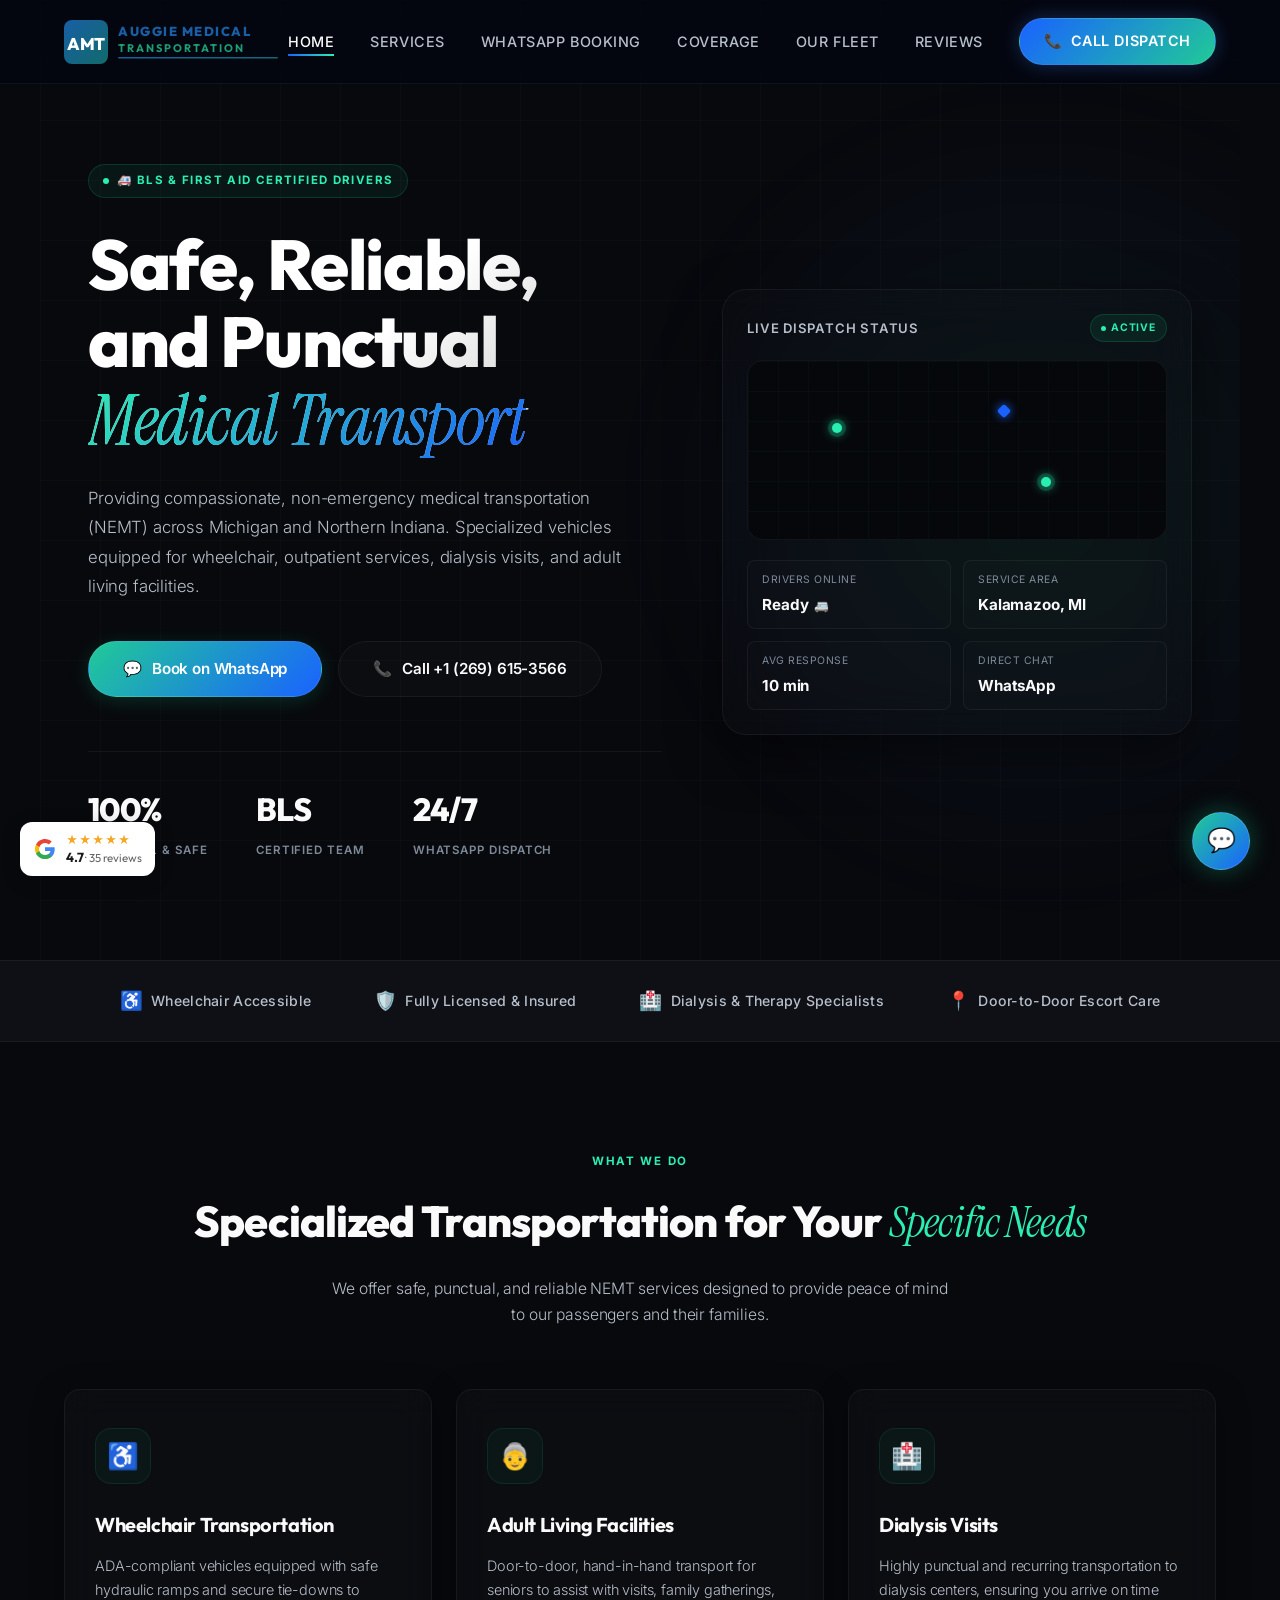
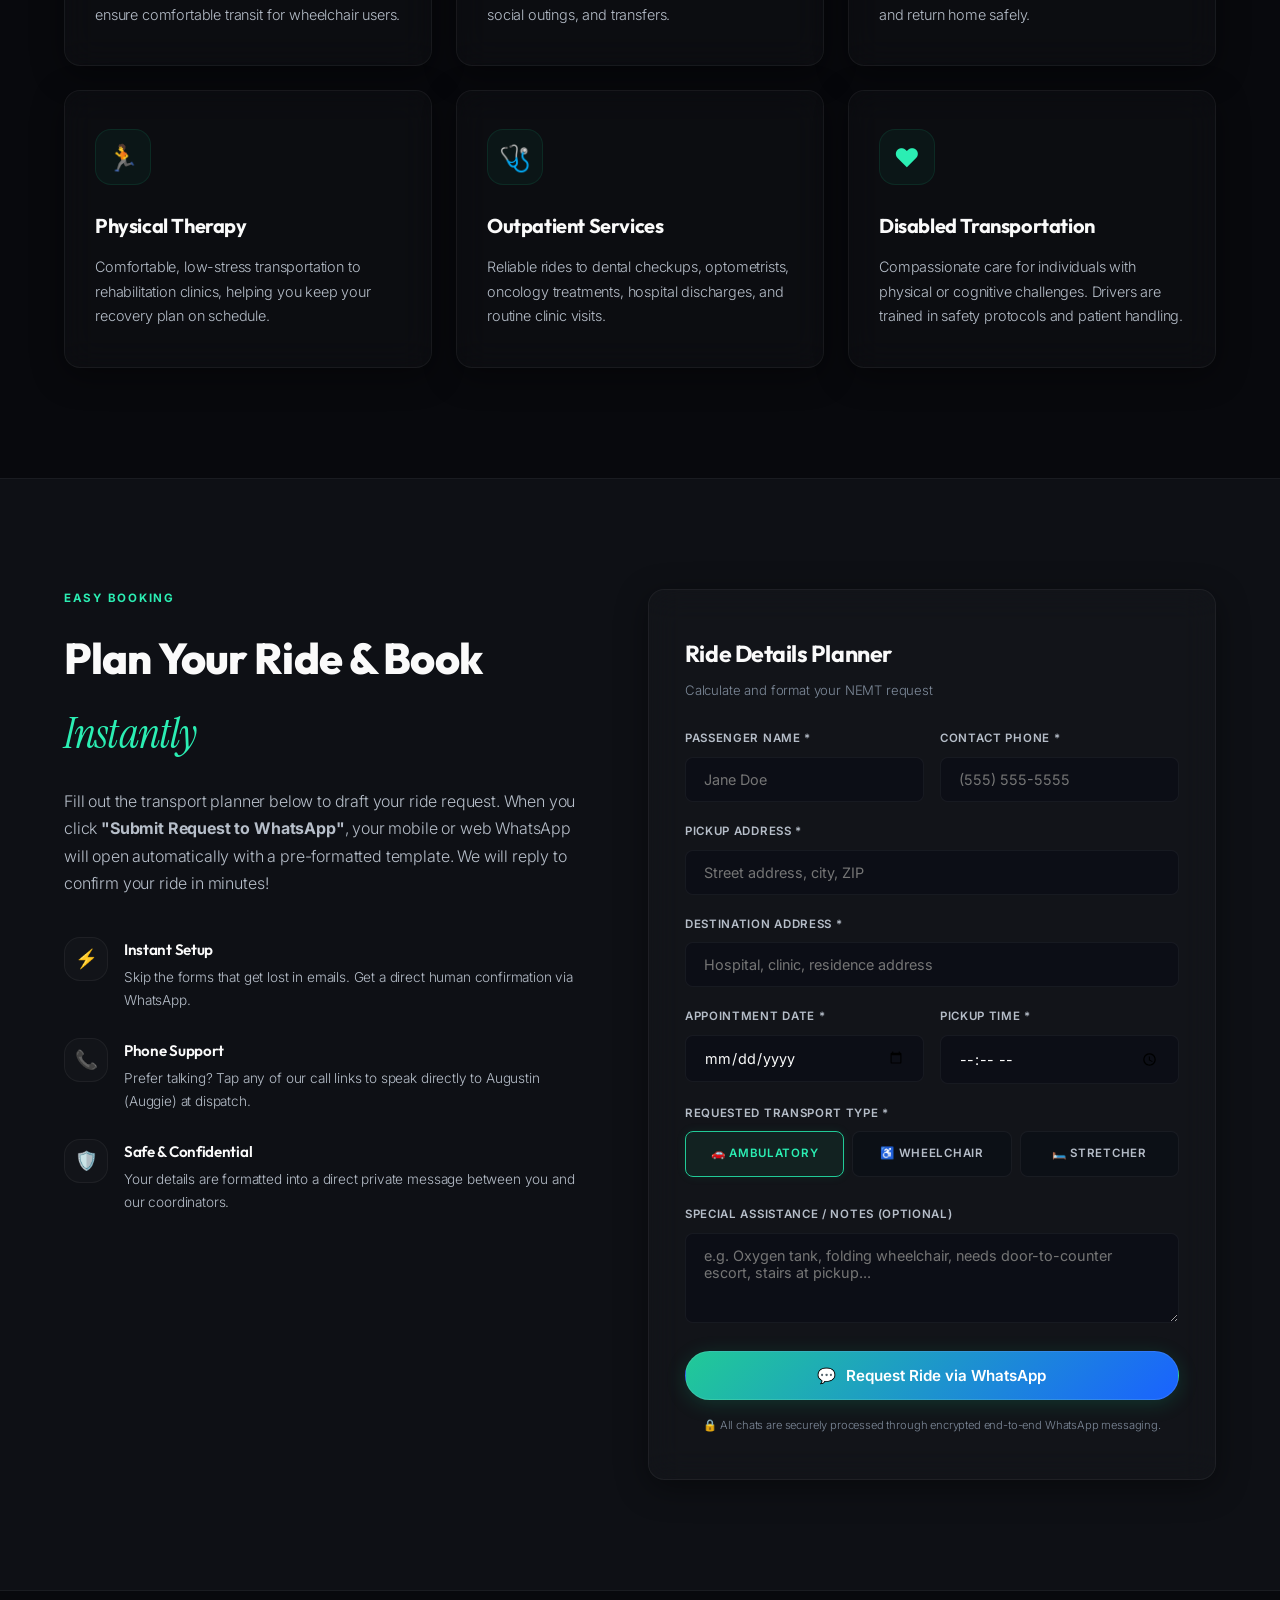
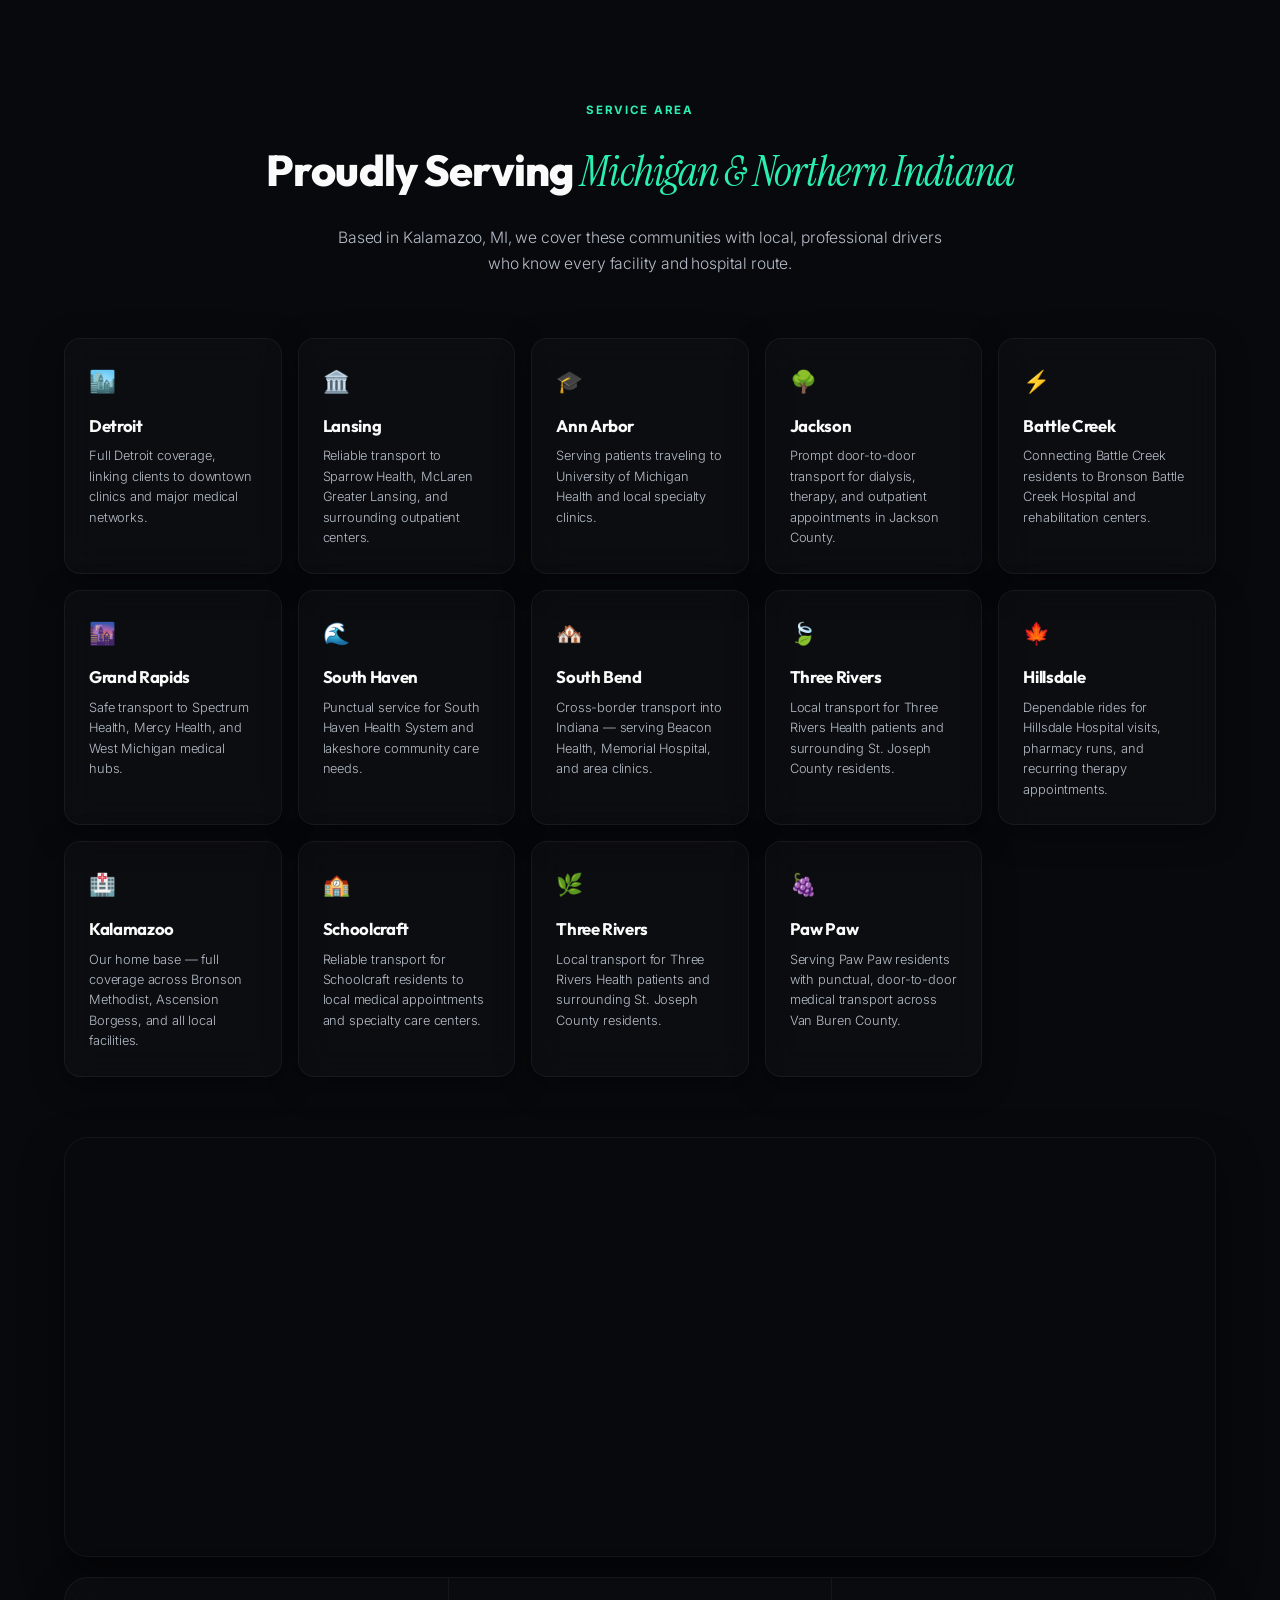
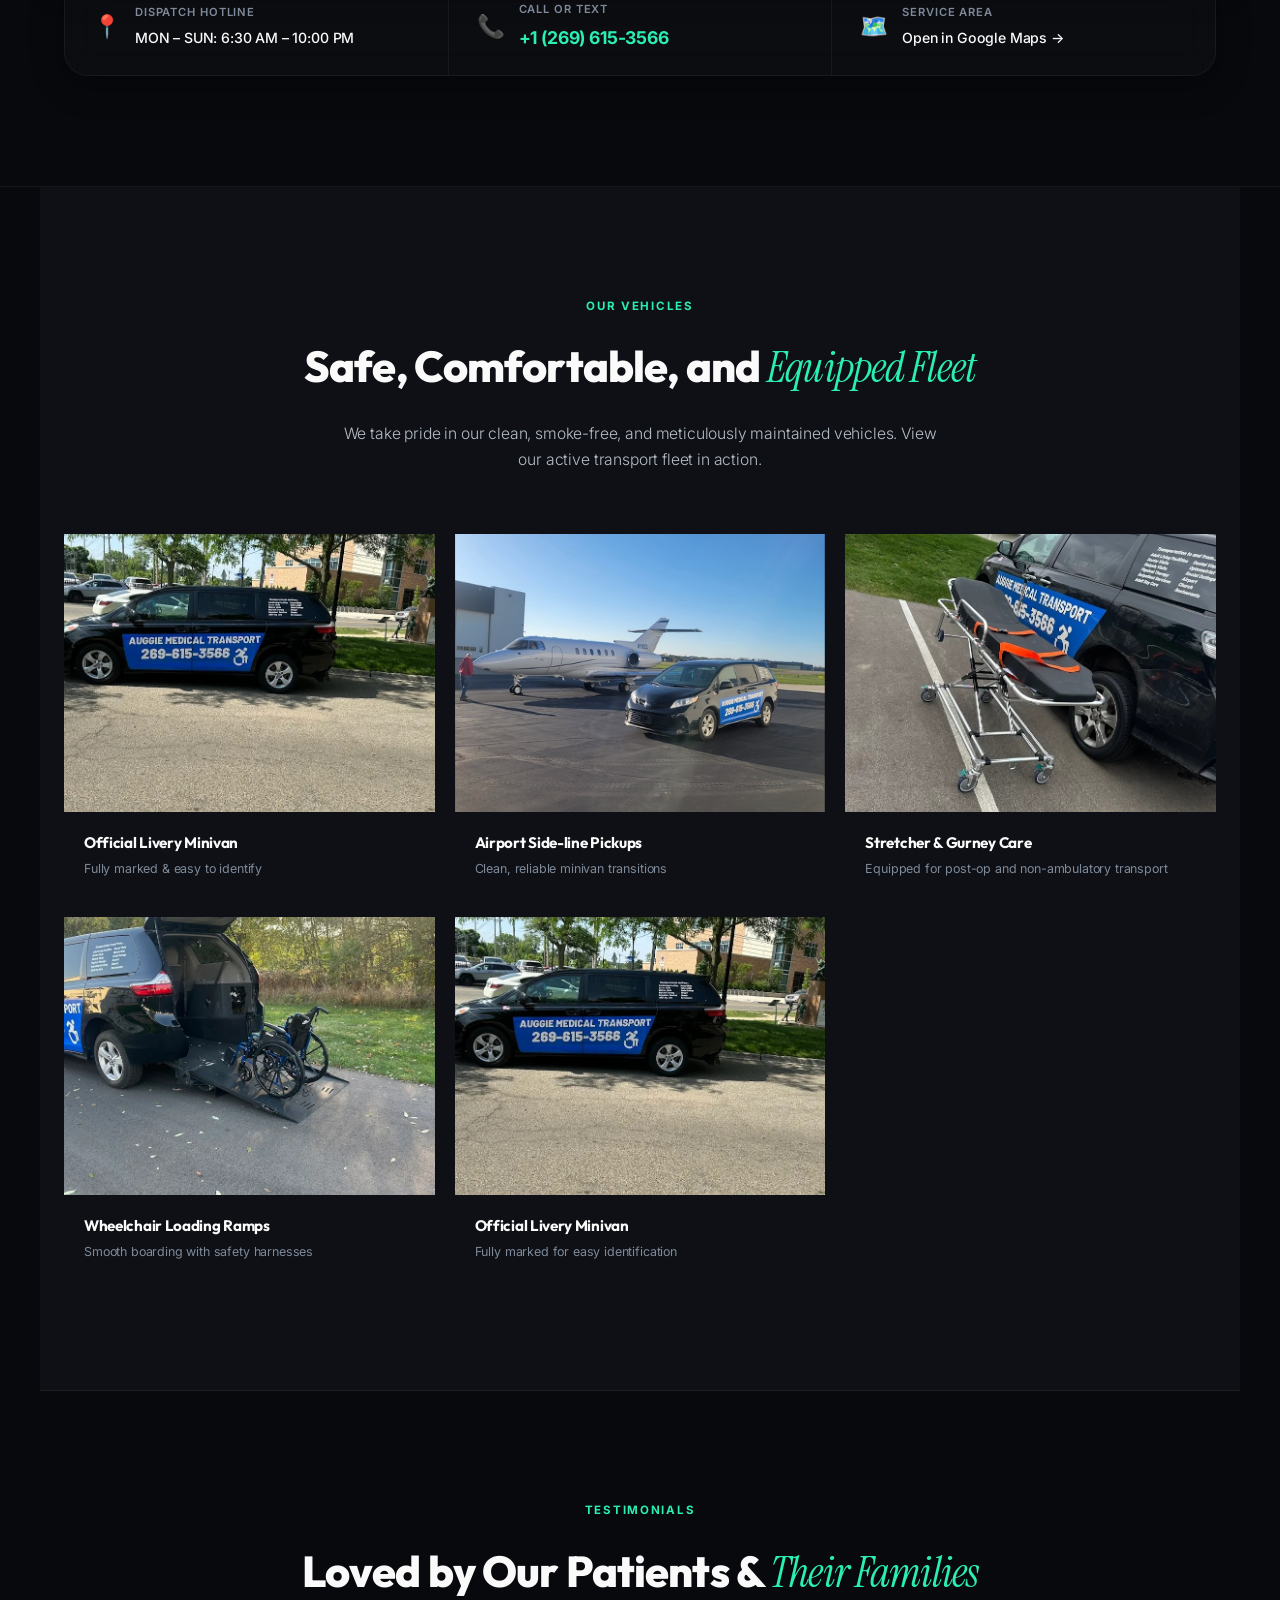
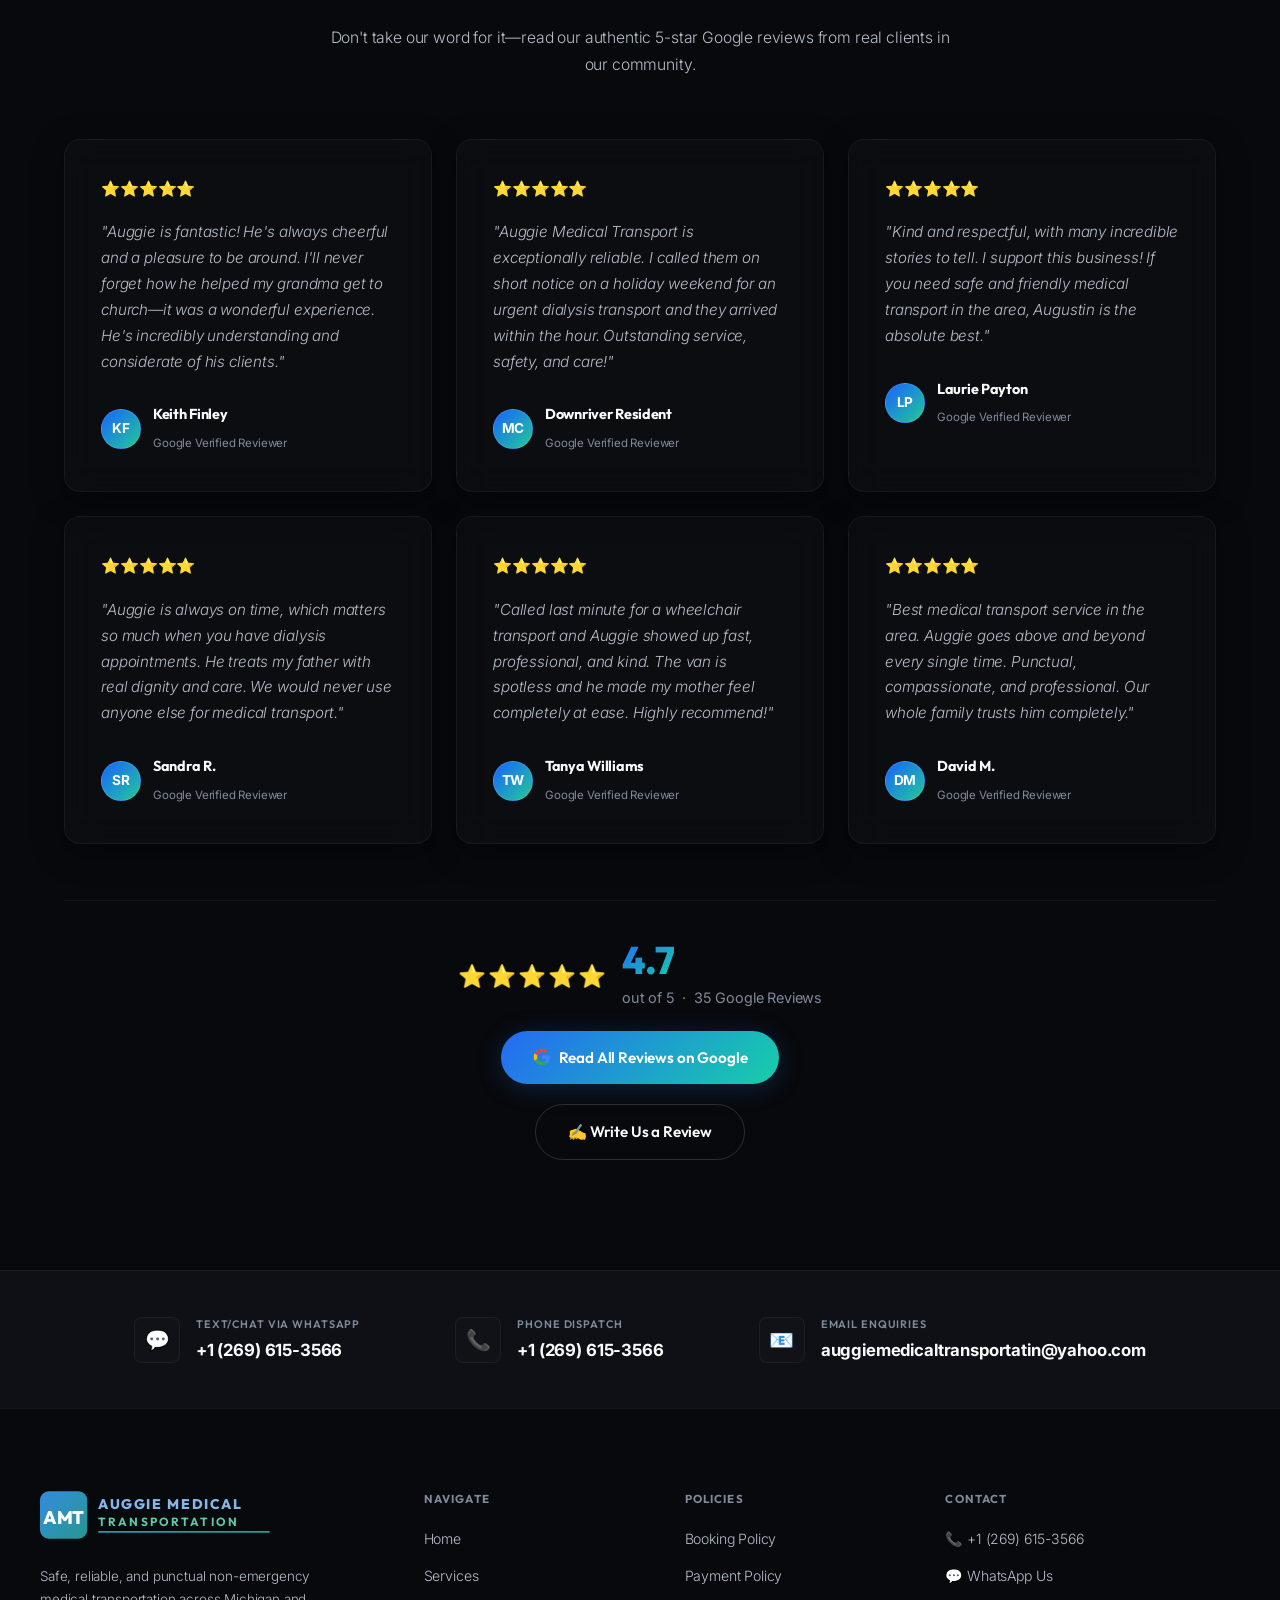
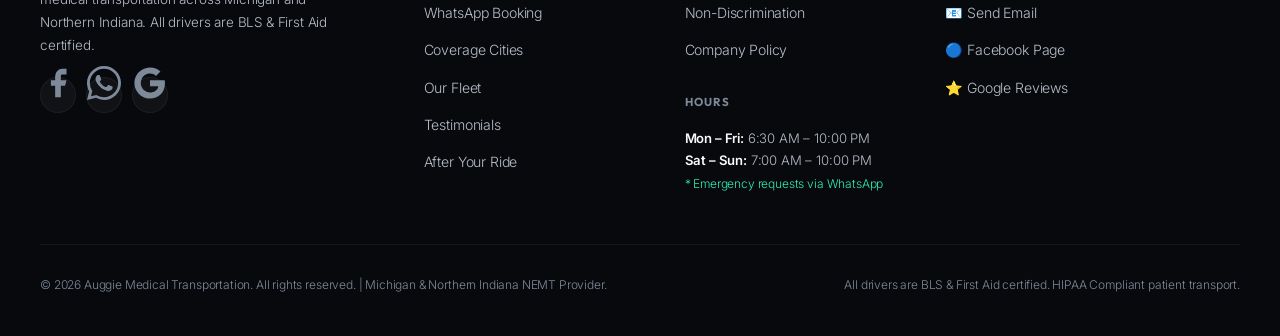
==== commit aeec172d: "Update index.html" ====
--- a/index.html
+++ b/index.html
@@ -358,6 +358,21 @@
           <h4>Kalamazoo</h4>
           <p>Our home base — full coverage across Bronson Methodist, Ascension Borgess, and all local facilities.</p>
         </div>
+        <div class="city-card glass-card">
+          <span class="city-icon">🏫</span>
+          <h4>Schoolcraft</h4>
+          <p>Reliable transport for Schoolcraft residents to local medical appointments and specialty care centers.</p>
+        </div>
+        <div class="city-card glass-card">
+          <span class="city-icon">🌿</span>
+          <h4>Three Rivers</h4>
+          <p>Local transport for Three Rivers Health patients and surrounding St. Joseph County residents.</p>
+        </div>
+        <div class="city-card glass-card">
+          <span class="city-icon">🍇</span>
+          <h4>Paw Paw</h4>
+          <p>Serving Paw Paw residents with punctual, door-to-door medical transport across Van Buren County.</p>
+        </div>
       </div>
       
       <!-- Interactive Maps Section -->
@@ -618,6 +633,8 @@
   <!-- Footer -->
   <footer>
     <div class="footer-container">
+
+      <!-- Col 1: Brand -->
       <div class="footer-brand">
         <svg width="200" height="44" viewBox="0 0 220 48" xmlns="http://www.w3.org/2000/svg" role="img" aria-label="Auggie Medical Transportation">
           <defs>
@@ -632,11 +649,23 @@
           <text x="54" y="34" font-family="Outfit,sans-serif" font-weight="700" font-size="11" fill="#5DCAA5" letter-spacing="2">TRANSPORTATION</text>
           <rect x="54" y="39" width="160" height="1.5" rx="1" fill="url(#footerBadgeGrad)"/>
         </svg>
-        <p>Providing safe, reliable, and punctual non-emergency medical transportation across Michigan and Northern Indiana — including Kalamazoo, Detroit, Lansing, Ann Arbor, Grand Rapids, and South Bend. All drivers are BLS &amp; First Aid certified.</p>
-      </div>
-      
-      <div class="footer-links">
-        <h4>Explore</h4>
+        <p>Safe, reliable, and punctual non-emergency medical transportation across Michigan and Northern Indiana. All drivers are BLS &amp; First Aid certified.</p>
+        <div class="footer-social">
+          <a href="https://www.facebook.com/p/Auggie-Medical-Transportation-61552068040434/" target="_blank" rel="noopener" class="social-btn" aria-label="Facebook">
+            <svg width="16" height="16" viewBox="0 0 24 24" fill="currentColor"><path d="M18 2h-3a5 5 0 00-5 5v3H7v4h3v8h4v-8h3l1-4h-4V7a1 1 0 011-1h3z"/></svg>
+          </a>
+          <a href="https://wa.me/12696153566" target="_blank" rel="noopener" class="social-btn" aria-label="WhatsApp">
+            <svg width="16" height="16" viewBox="0 0 24 24" fill="currentColor"><path d="M17.472 14.382c-.297-.149-1.758-.867-2.03-.967-.273-.099-.471-.148-.67.15-.197.297-.767.966-.94 1.164-.173.199-.347.223-.644.075-.297-.15-1.255-.463-2.39-1.475-.883-.788-1.48-1.761-1.653-2.059-.173-.297-.018-.458.13-.606.134-.133.298-.347.446-.52.149-.174.198-.298.298-.497.099-.198.05-.371-.025-.52-.075-.149-.669-1.612-.916-2.207-.242-.579-.487-.5-.669-.51-.173-.008-.371-.01-.57-.01-.198 0-.52.074-.792.372-.272.297-1.04 1.016-1.04 2.479 0 1.462 1.065 2.875 1.213 3.074.149.198 2.096 3.2 5.077 4.487.709.306 1.262.489 1.694.625.712.227 1.36.195 1.871.118.571-.085 1.758-.719 2.006-1.413.248-.694.248-1.289.173-1.413-.074-.124-.272-.198-.57-.347zM12 0C5.373 0 0 5.373 0 12c0 2.137.561 4.14 1.541 5.873L0 24l6.302-1.513A11.945 11.945 0 0012 24c6.627 0 12-5.373 12-12S18.627 0 12 0zm0 22c-1.852 0-3.587-.504-5.078-1.384l-.36-.214-3.742.897.939-3.629-.235-.374A9.96 9.96 0 012 12C2 6.477 6.477 2 12 2s10 4.477 10 10-4.477 10-10 10z"/></svg>
+          </a>
+          <a href="https://share.google/htfj23QDnP0vUgstF" target="_blank" rel="noopener" class="social-btn" aria-label="Google Reviews">
+            <svg width="16" height="16" viewBox="0 0 24 24" fill="currentColor"><path d="M22.56 12.25c0-.78-.07-1.53-.2-2.25H12v4.26h5.92c-.26 1.37-1.04 2.53-2.21 3.31v2.77h3.57c2.08-1.92 3.28-4.74 3.28-8.09z"/><path d="M12 23c2.97 0 5.46-.98 7.28-2.66l-3.57-2.77c-.98.66-2.23 1.06-3.71 1.06-2.86 0-5.29-1.93-6.16-4.53H2.18v2.84C3.99 20.53 7.7 23 12 23z"/><path d="M5.84 14.09c-.22-.66-.35-1.36-.35-2.09s.13-1.43.35-2.09V7.07H2.18C1.43 8.55 1 10.22 1 12s.43 3.45 1.18 4.93l3.66-2.84z"/><path d="M12 5.38c1.62 0 3.06.56 4.21 1.64l3.15-3.15C17.45 2.09 14.97 1 12 1 7.7 1 3.99 3.47 2.18 7.07l3.66 2.84c.87-2.6 3.3-4.53 6.16-4.53z"/></svg>
+          </a>
+        </div>
+      </div>
+
+      <!-- Col 2: Navigation -->
+      <div class="footer-col">
+        <h4>Navigate</h4>
         <ul>
           <li><a href="#home">Home</a></li>
           <li><a href="#services">Services</a></li>
@@ -644,30 +673,39 @@
           <li><a href="#coverage">Coverage Cities</a></li>
           <li><a href="#fleet">Our Fleet</a></li>
           <li><a href="#reviews">Testimonials</a></li>
+          <li><a href="thankyou.html">After Your Ride</a></li>
         </ul>
-        <h4 style="margin-top:24px;">Policies</h4>
+      </div>
+
+      <!-- Col 3: Policies -->
+      <div class="footer-col">
+        <h4>Policies</h4>
         <ul>
           <li><a href="policy-booking.html">Booking Policy</a></li>
           <li><a href="policy-payment.html">Payment Policy</a></li>
           <li><a href="policy-nondiscrimination.html">Non-Discrimination</a></li>
           <li><a href="policy-company.html">Company Policy</a></li>
         </ul>
-      </div>
-      
-      <div class="footer-hours">
-        <h4>Office Hours</h4>
-        <p><strong>Monday - Friday:</strong><br>6:30 AM - 10:00 PM</p>
-        <p><strong>Saturday - Sunday:</strong><br>7:00 AM - 10:00 PM</p>
-        <small>* Emergency schedule requests accepted via WhatsApp chat.</small>
-      </div>
-      
-      <div class="footer-contact">
-        <h4>Get In Touch</h4>
-        <p>📞 Phone: <a href="tel:+12696153566">+1 (269) 615-3566</a></p>
-        <p>💬 WhatsApp: <a href="https://wa.me/12696153566" target="_blank" rel="noopener">+1 (269) 615-3566</a></p>
-        <p>📧 Email: <a href="mailto:auggiemedicaltransportatin@yahoo.com" class="footer-email">auggiemedicaltransportatin@yahoo.com</a></p>
-        <p>🔵 Facebook: <a href="https://www.facebook.com/p/Auggie-Medical-Transportation-61552068040434/" target="_blank" rel="noopener">Auggie Medical Transportation</a></p>
-      </div>
+        <h4 style="margin-top:28px;">Hours</h4>
+        <p style="font-size:0.82rem;color:var(--text-secondary);line-height:1.7;font-weight:300;">
+          <strong style="color:var(--text-primary);font-weight:600;">Mon – Fri:</strong> 6:30 AM – 10:00 PM<br>
+          <strong style="color:var(--text-primary);font-weight:600;">Sat – Sun:</strong> 7:00 AM – 10:00 PM<br>
+          <span style="color:var(--accent-emerald-light);font-size:0.75rem;">* Emergency requests via WhatsApp</span>
+        </p>
+      </div>
+
+      <!-- Col 4: Contact -->
+      <div class="footer-col">
+        <h4>Contact</h4>
+        <ul>
+          <li><a href="tel:+12696153566">📞 +1 (269) 615-3566</a></li>
+          <li><a href="https://wa.me/12696153566" target="_blank" rel="noopener">💬 WhatsApp Us</a></li>
+          <li><a href="mailto:auggiemedicaltransportatin@yahoo.com">📧 Send Email</a></li>
+          <li><a href="https://www.facebook.com/p/Auggie-Medical-Transportation-61552068040434/" target="_blank" rel="noopener">🔵 Facebook Page</a></li>
+          <li><a href="https://share.google/htfj23QDnP0vUgstF" target="_blank" rel="noopener">⭐ Google Reviews</a></li>
+        </ul>
+      </div>
+
     </div>
     
     <div class="footer-bottom">
--- a/index.css
+++ b/index.css
@@ -1795,3 +1795,70 @@
       max-width: 320px;
     }
   }
+
+/* ==========================================
+   Footer Redesign — Social Icons & Columns
+   ========================================== */
+
+  .footer-col {
+    display: flex;
+    flex-direction: column;
+  }
+
+  .footer-col h4 {
+    font-family: var(--font-heading);
+    font-size: 0.72rem;
+    font-weight: 700;
+    text-transform: uppercase;
+    letter-spacing: 0.1em;
+    color: var(--text-muted);
+    margin-bottom: 16px;
+  }
+
+  .footer-col ul {
+    list-style: none;
+    padding: 0;
+    display: flex;
+    flex-direction: column;
+    gap: 10px;
+  }
+
+  .footer-col ul li a {
+    font-size: 0.88rem;
+    color: var(--text-secondary);
+    text-decoration: none;
+    font-weight: 300;
+    transition: color 0.2s ease;
+  }
+
+  .footer-col ul li a:hover {
+    color: var(--accent-emerald-light);
+  }
+
+  .footer-social {
+    display: flex;
+    gap: 10px;
+    margin-top: 20px;
+  }
+
+  .social-btn {
+    width: 36px;
+    height: 36px;
+    border-radius: 50%;
+    background: rgba(255,255,255,0.04);
+    border: 1px solid var(--border-glass);
+    display: flex;
+    align-items: center;
+    justify-content: center;
+    color: var(--text-muted);
+    text-decoration: none;
+    transition: all 0.2s ease;
+  }
+
+  .social-btn:hover {
+    background: rgba(255,255,255,0.08);
+    border-color: var(--accent-emerald-light);
+    color: var(--accent-emerald-light);
+    transform: translateY(-2px);
+  }
+
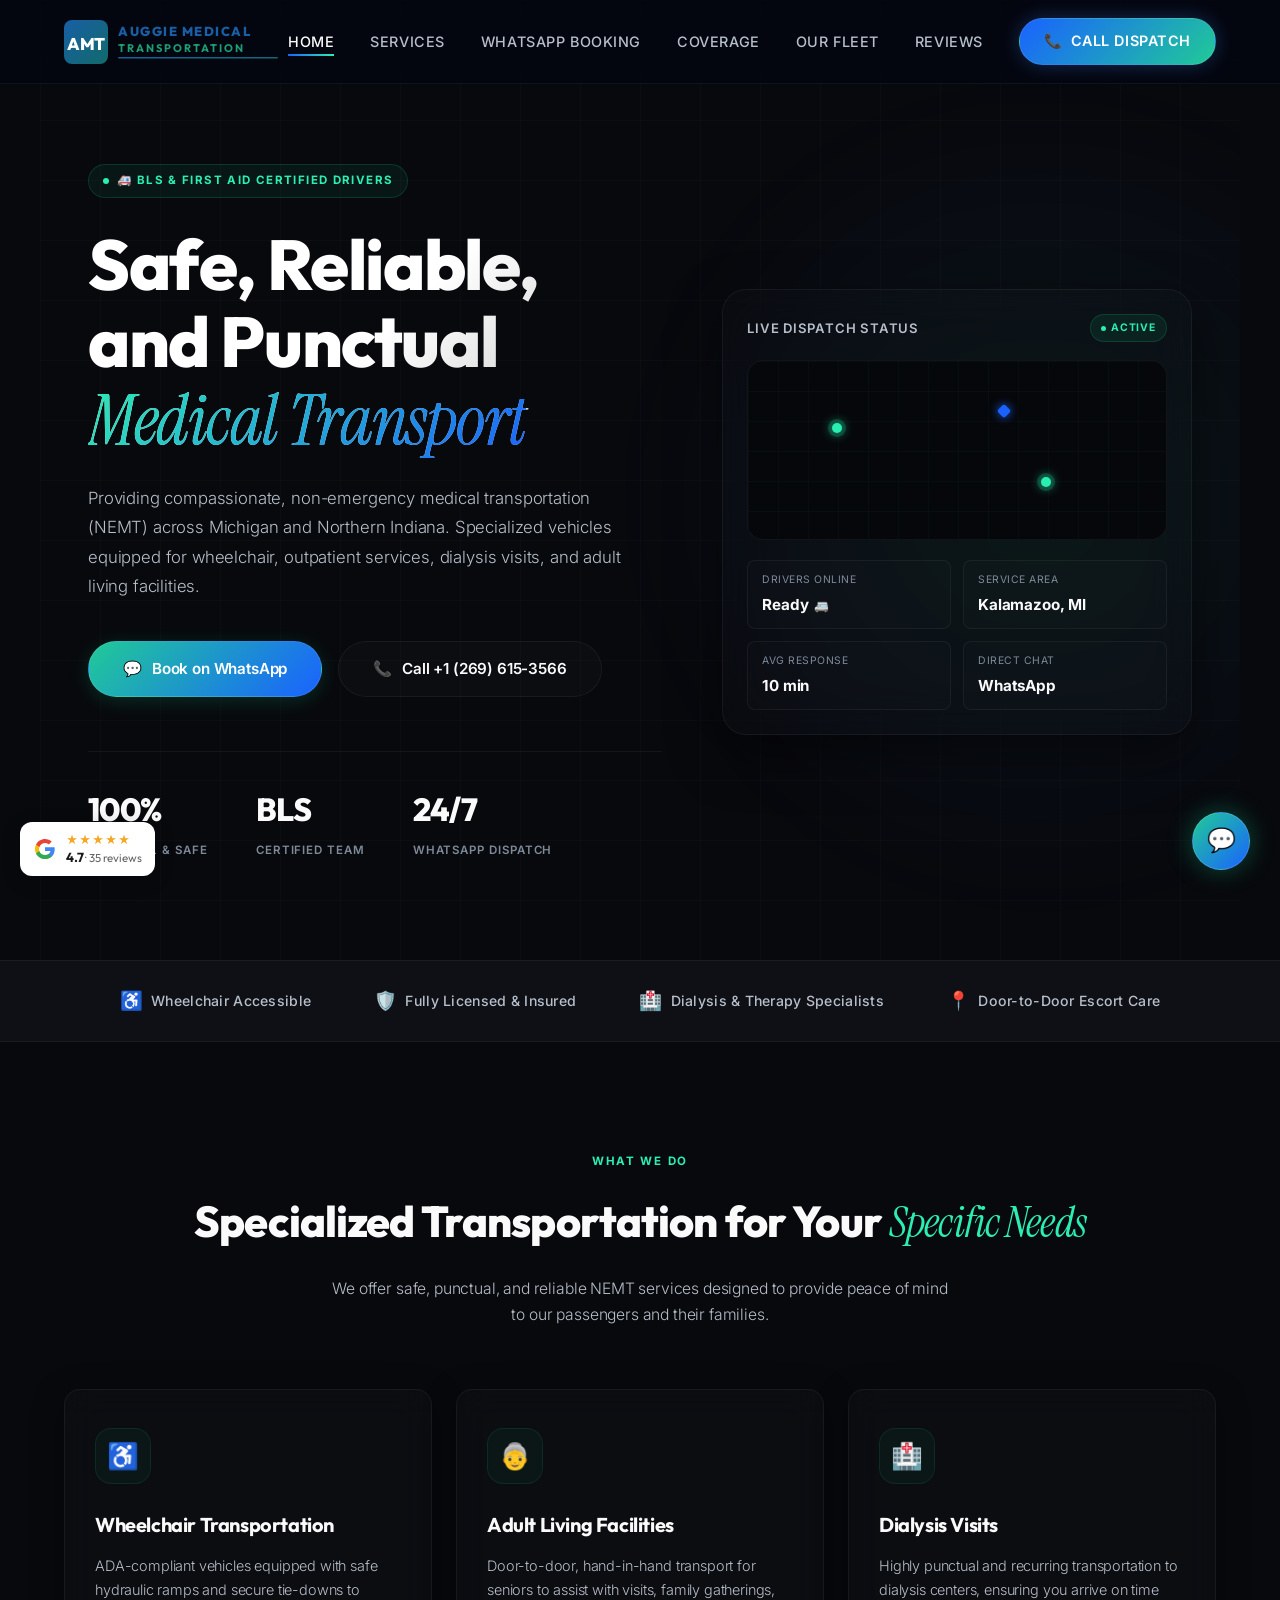
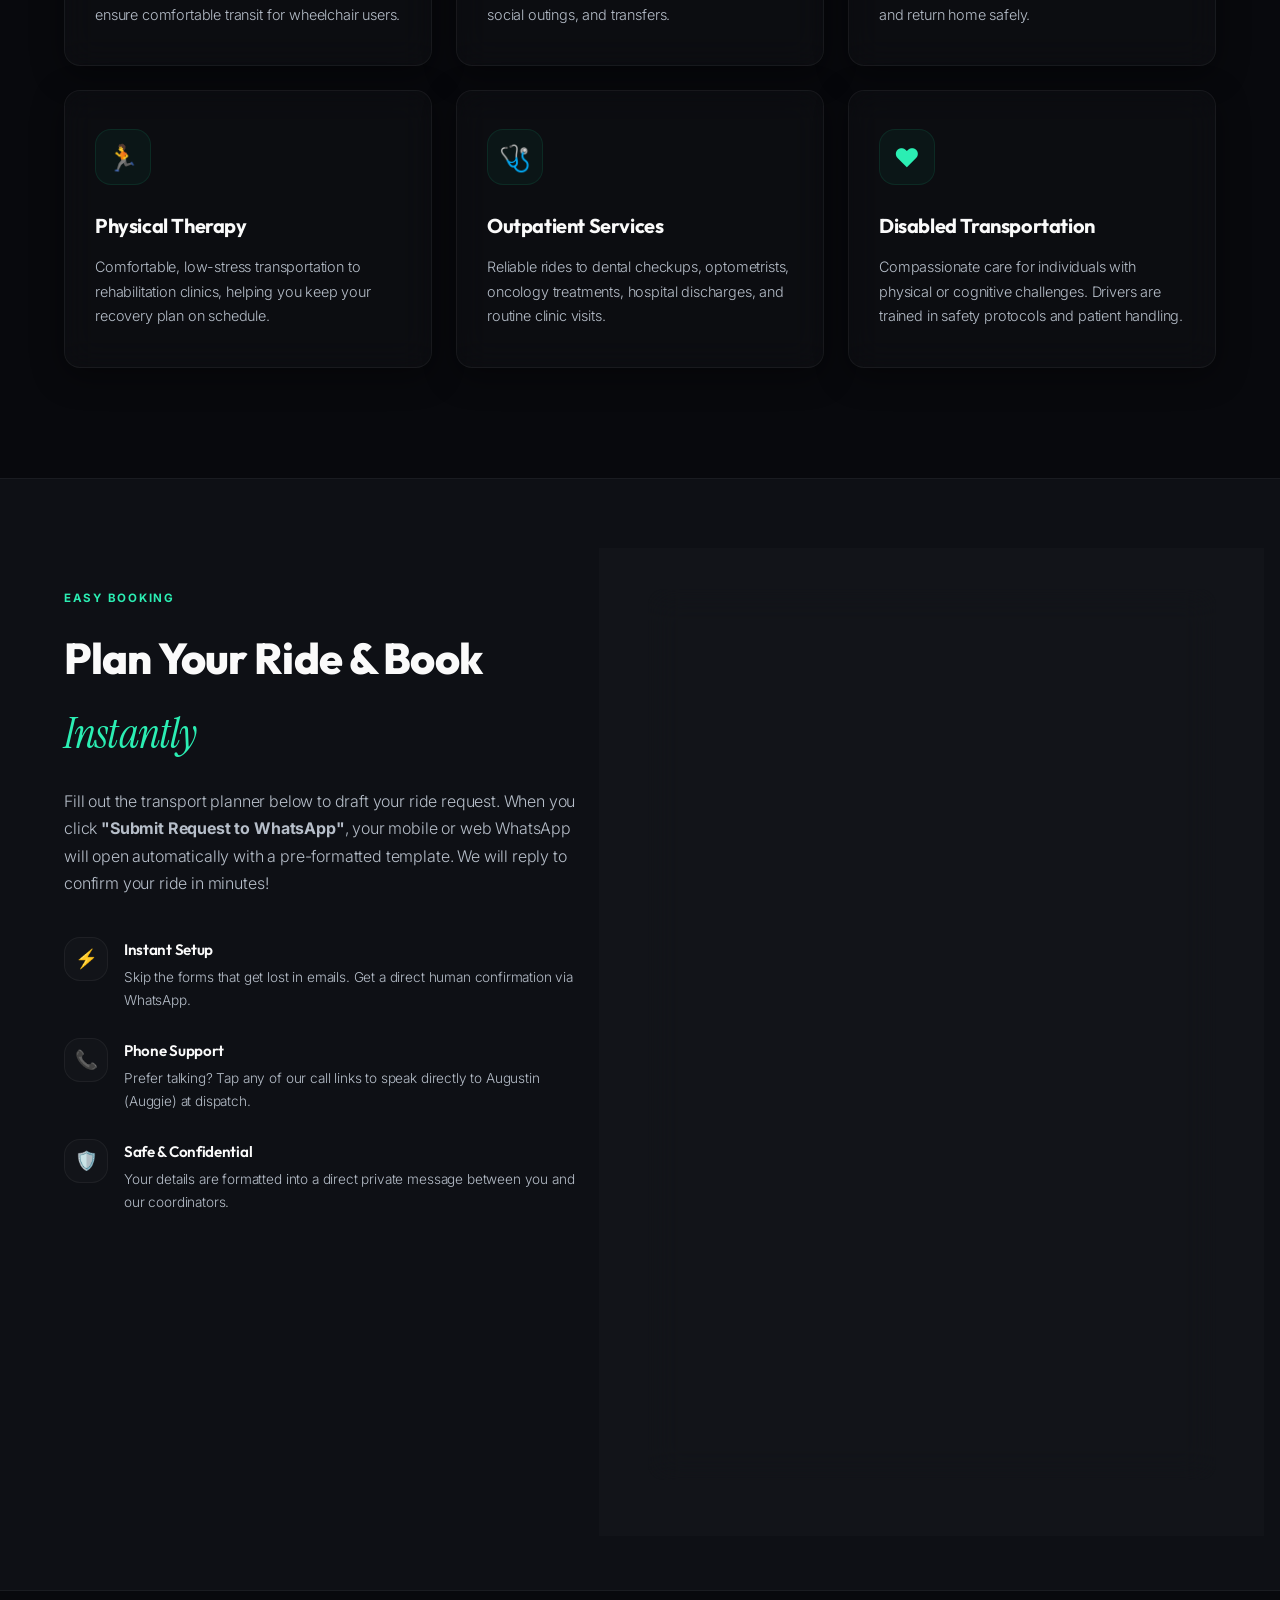
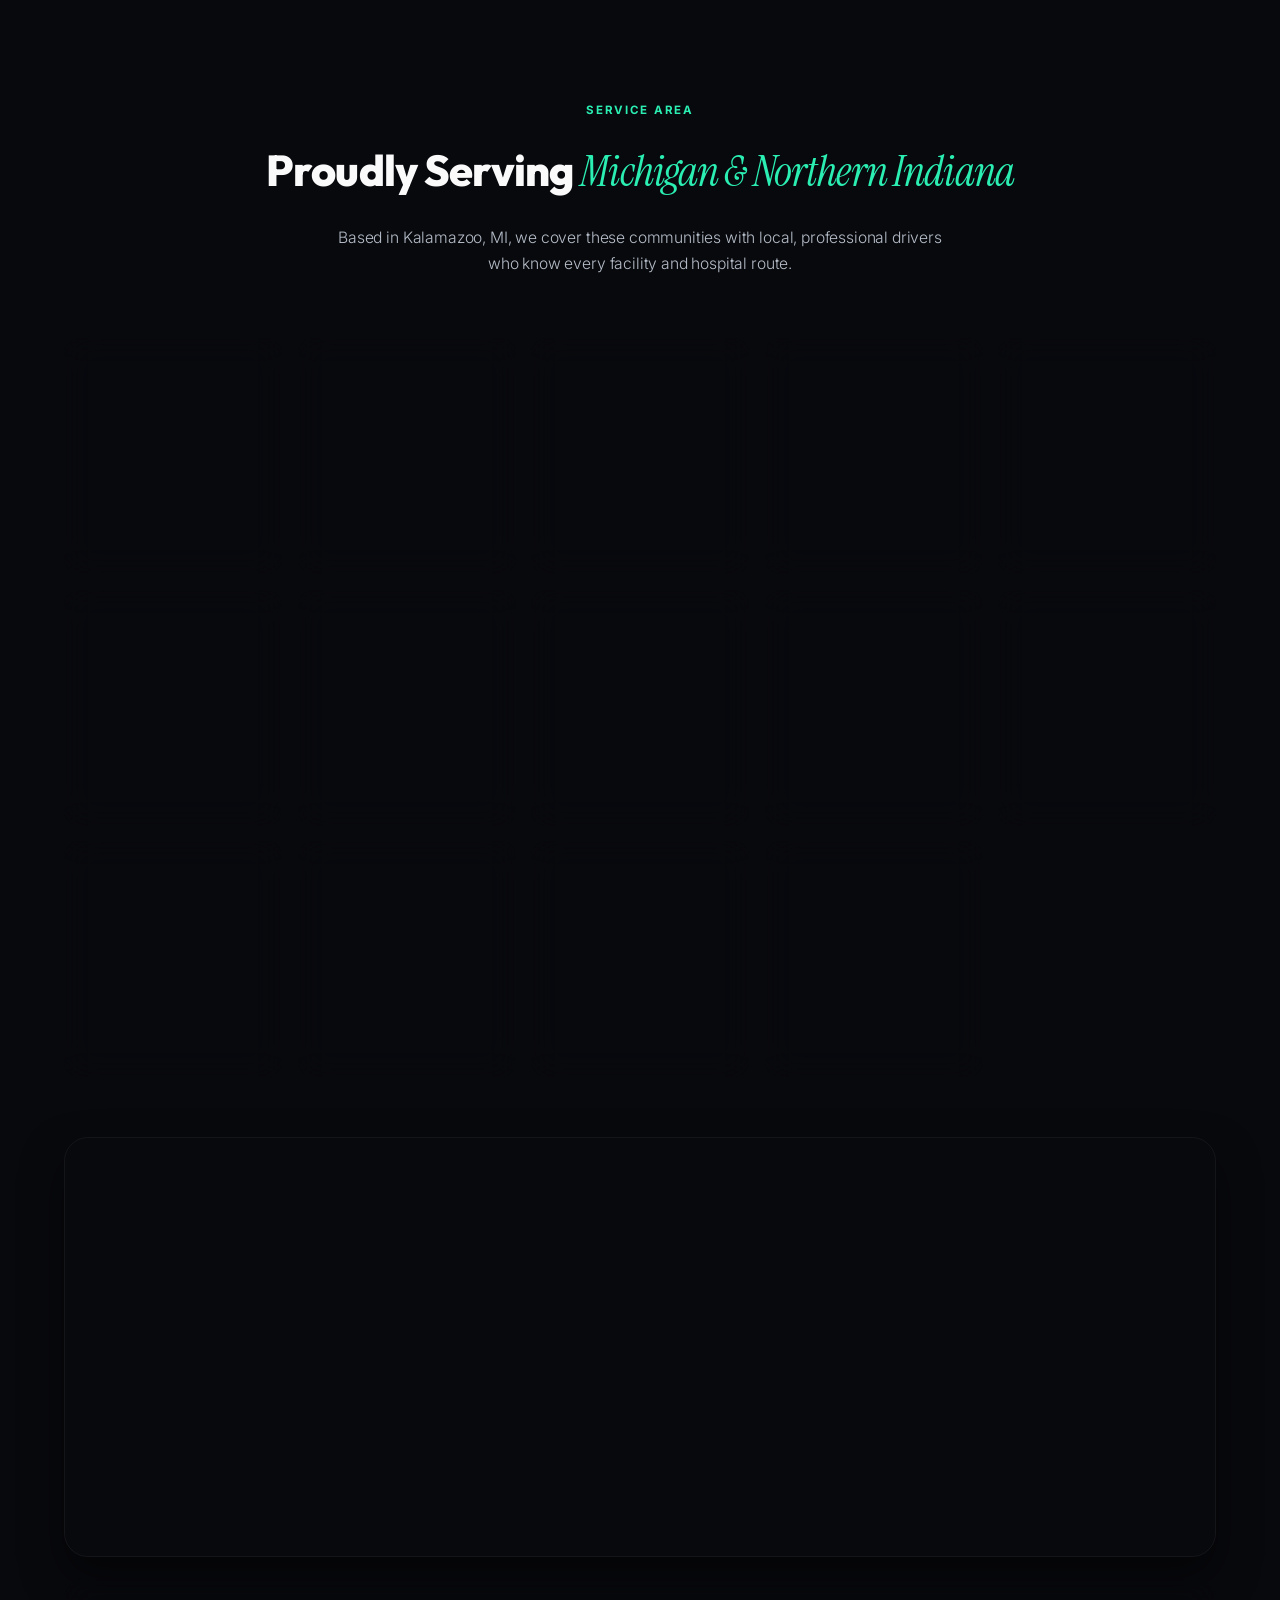
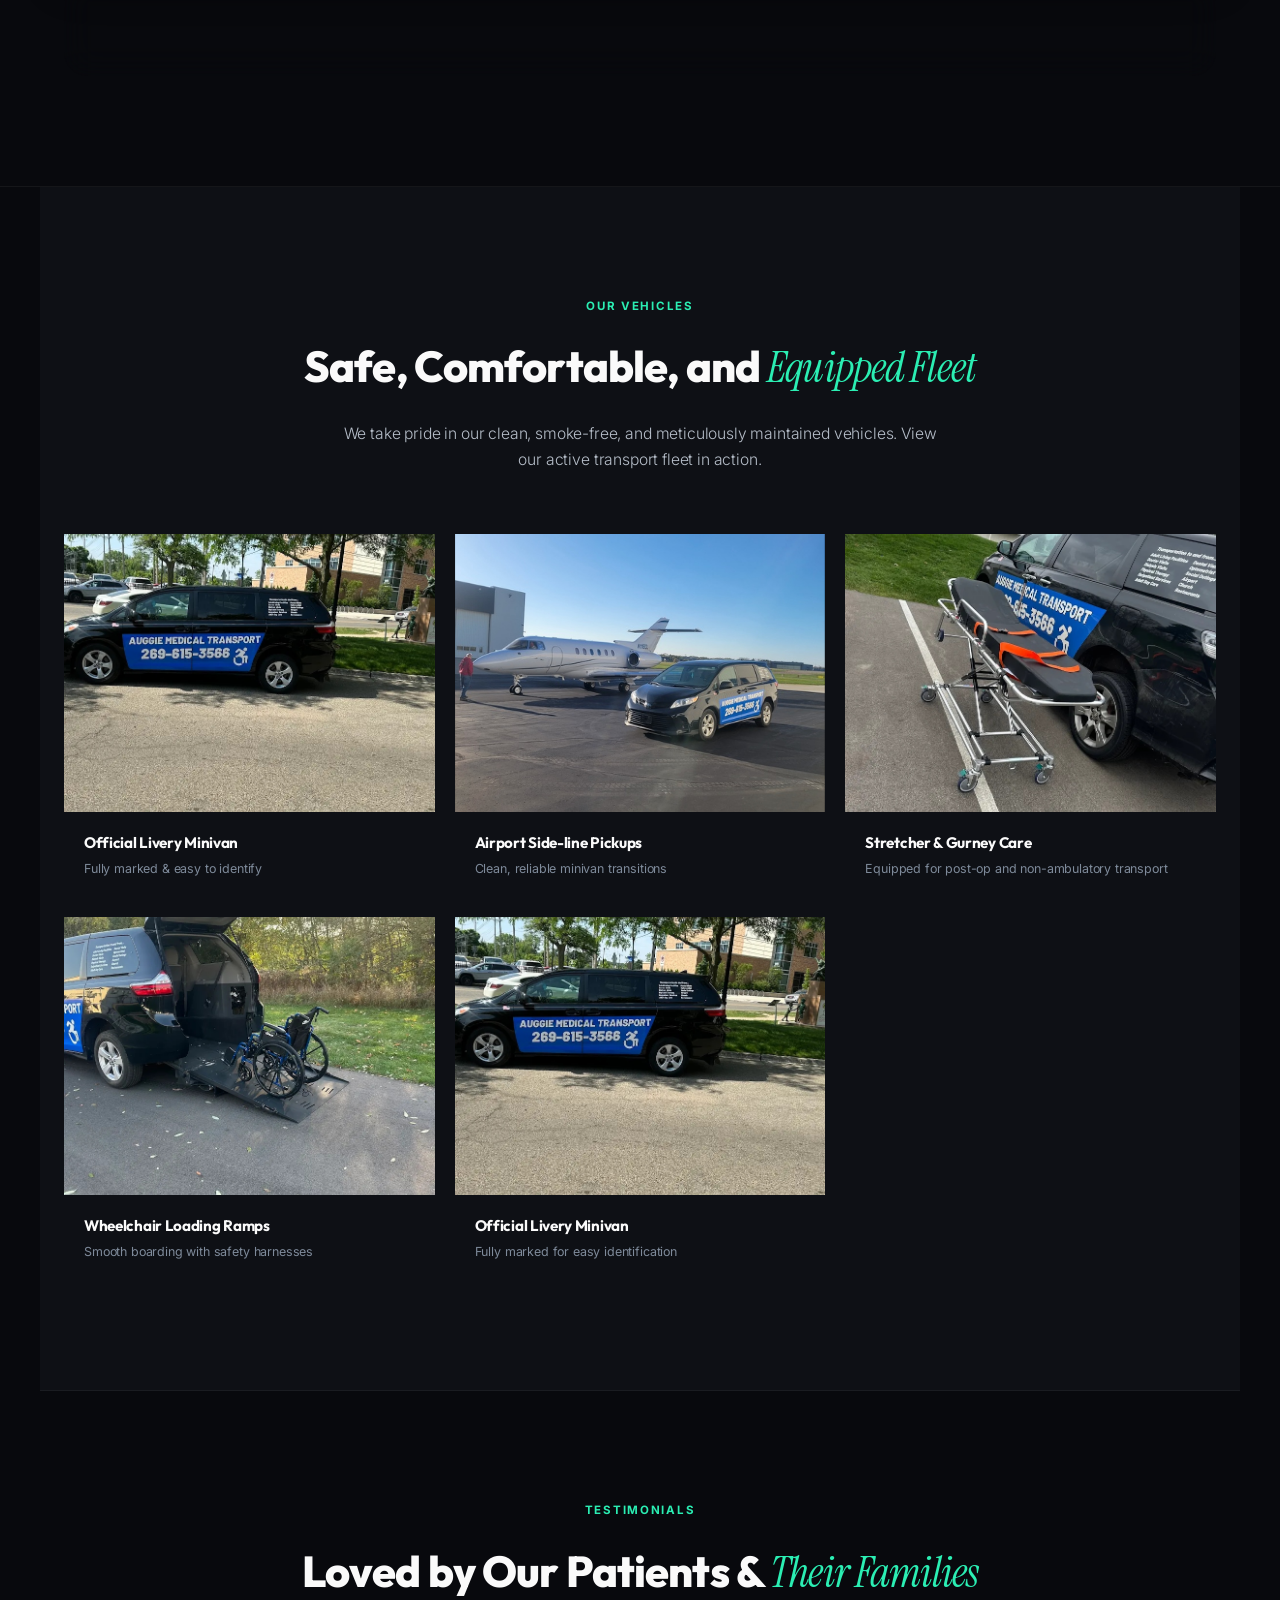
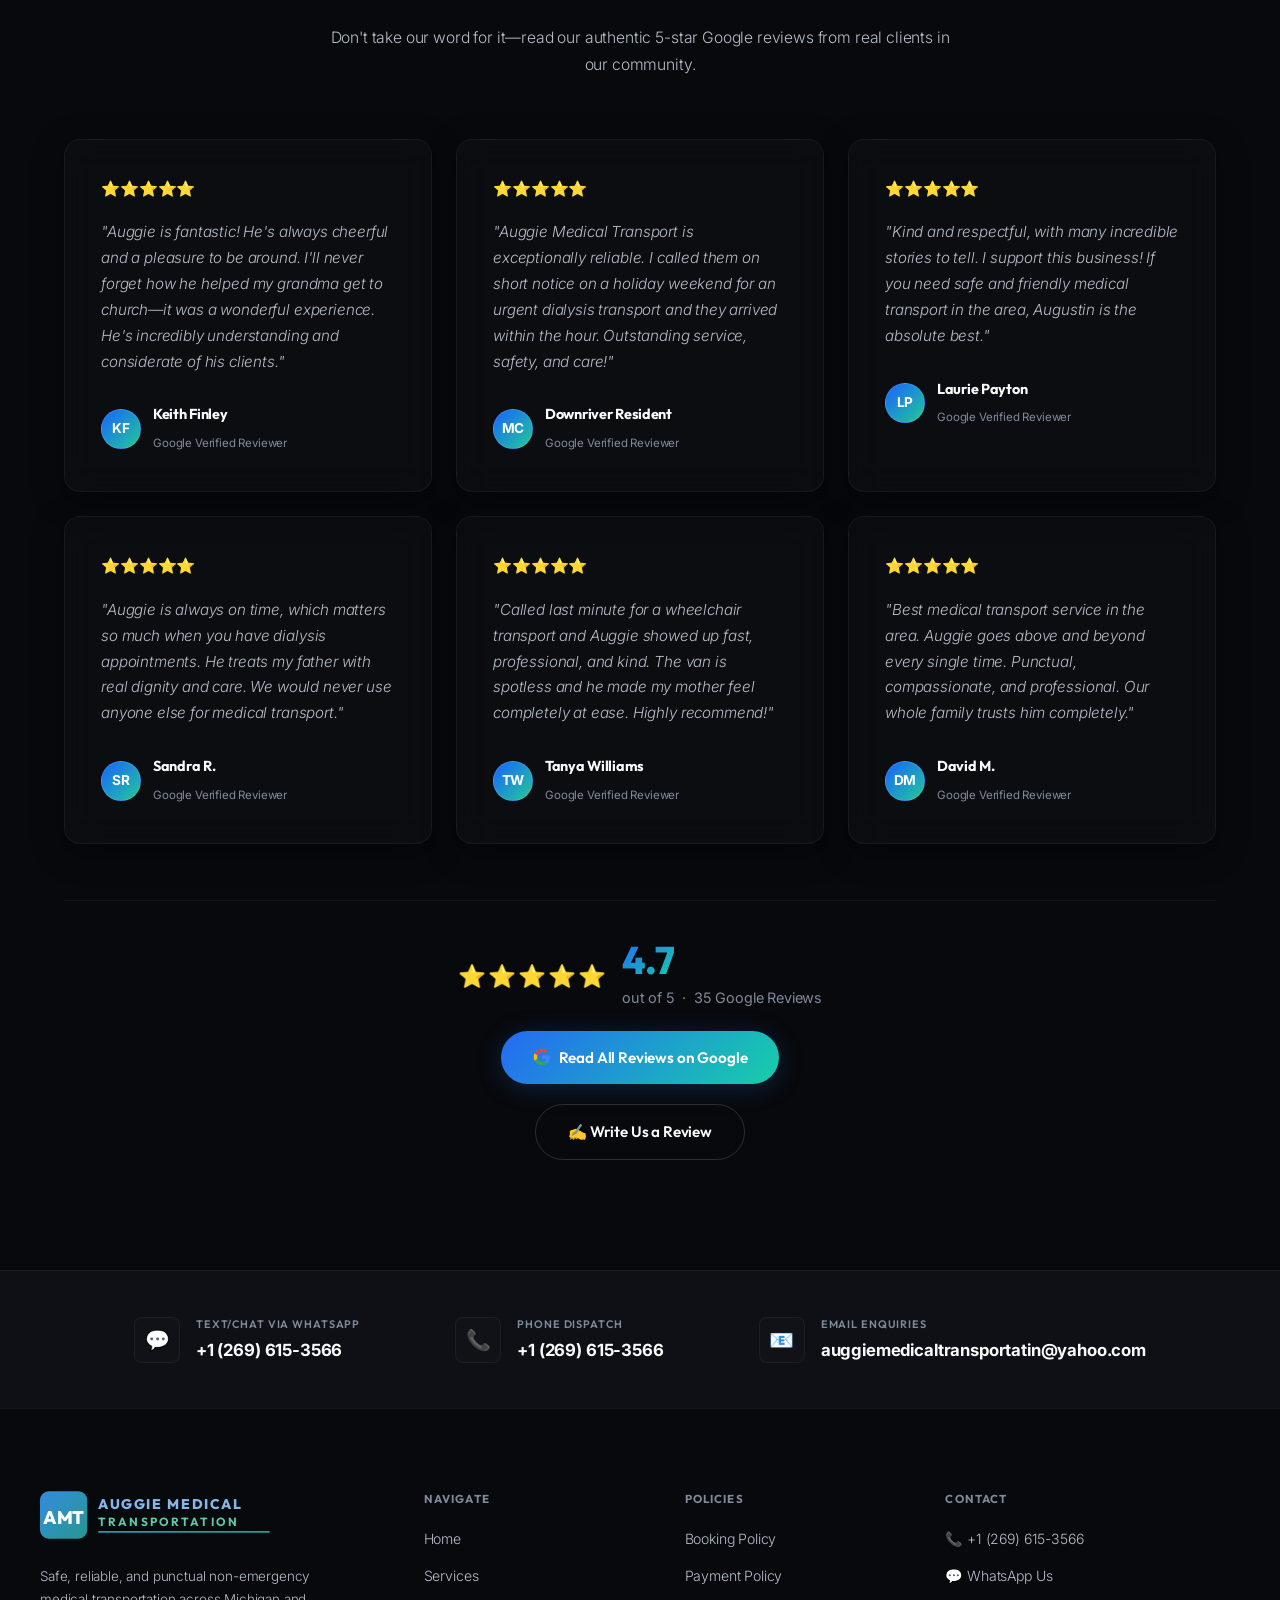
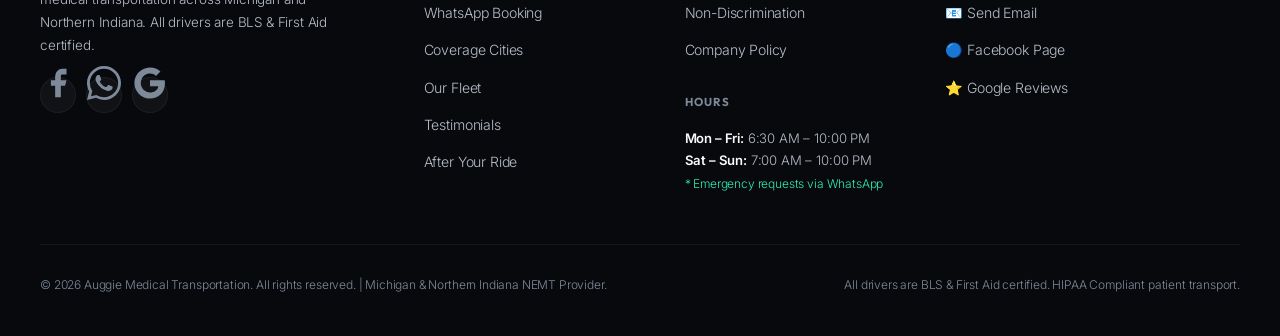
==== commit dd7bd84a: "Update index.html" ====
--- a/index.html
+++ b/index.html
@@ -673,7 +673,7 @@
           <li><a href="#coverage">Coverage Cities</a></li>
           <li><a href="#fleet">Our Fleet</a></li>
           <li><a href="#reviews">Testimonials</a></li>
-          <li><a href="thankyou.html">After Your Ride</a></li>
+          <li><a href="thankyou">After Your Ride</a></li>
         </ul>
       </div>
 
@@ -681,10 +681,10 @@
       <div class="footer-col">
         <h4>Policies</h4>
         <ul>
-          <li><a href="policy-booking.html">Booking Policy</a></li>
-          <li><a href="policy-payment.html">Payment Policy</a></li>
-          <li><a href="policy-nondiscrimination.html">Non-Discrimination</a></li>
-          <li><a href="policy-company.html">Company Policy</a></li>
+          <li><a href="policy-booking">Booking Policy</a></li>
+          <li><a href="policy-payment">Payment Policy</a></li>
+          <li><a href="policy-nondiscrimination">Non-Discrimination</a></li>
+          <li><a href="policy-company">Company Policy</a></li>
         </ul>
         <h4 style="margin-top:28px;">Hours</h4>
         <p style="font-size:0.82rem;color:var(--text-secondary);line-height:1.7;font-weight:300;">
